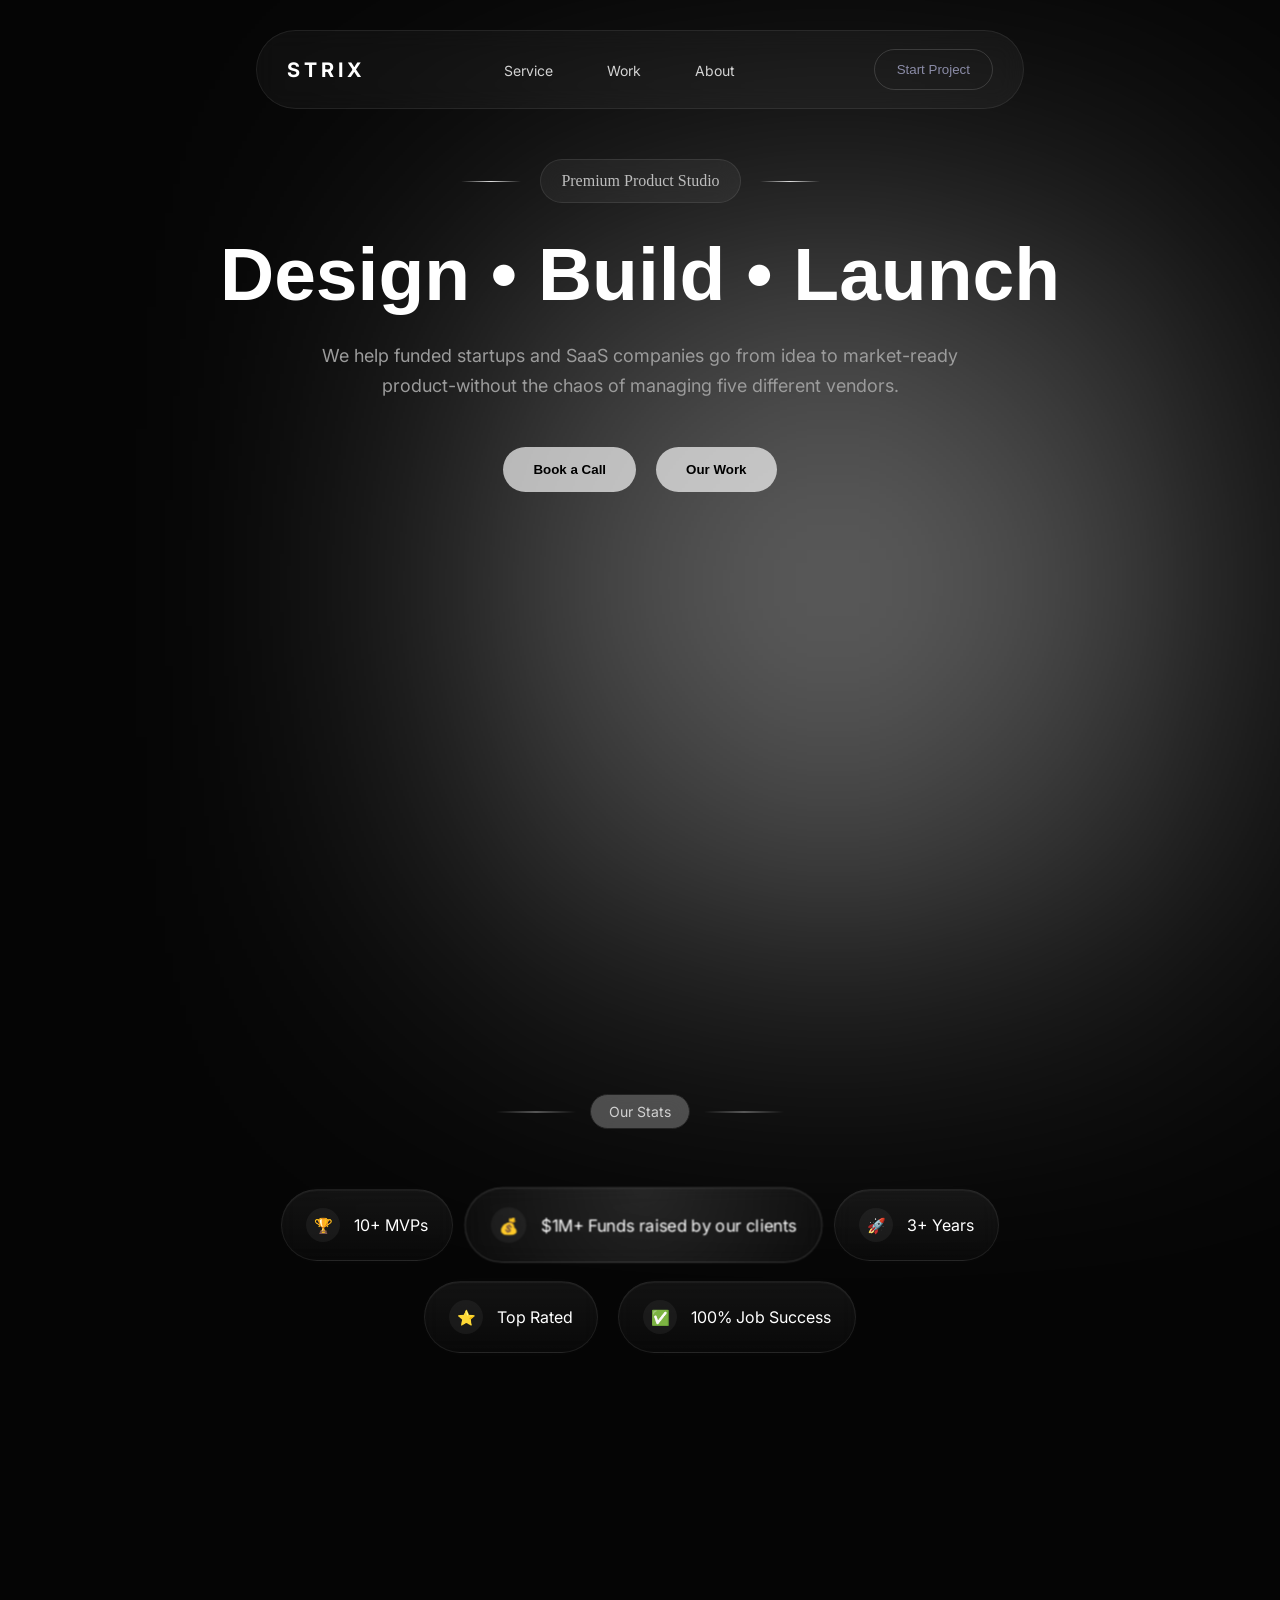
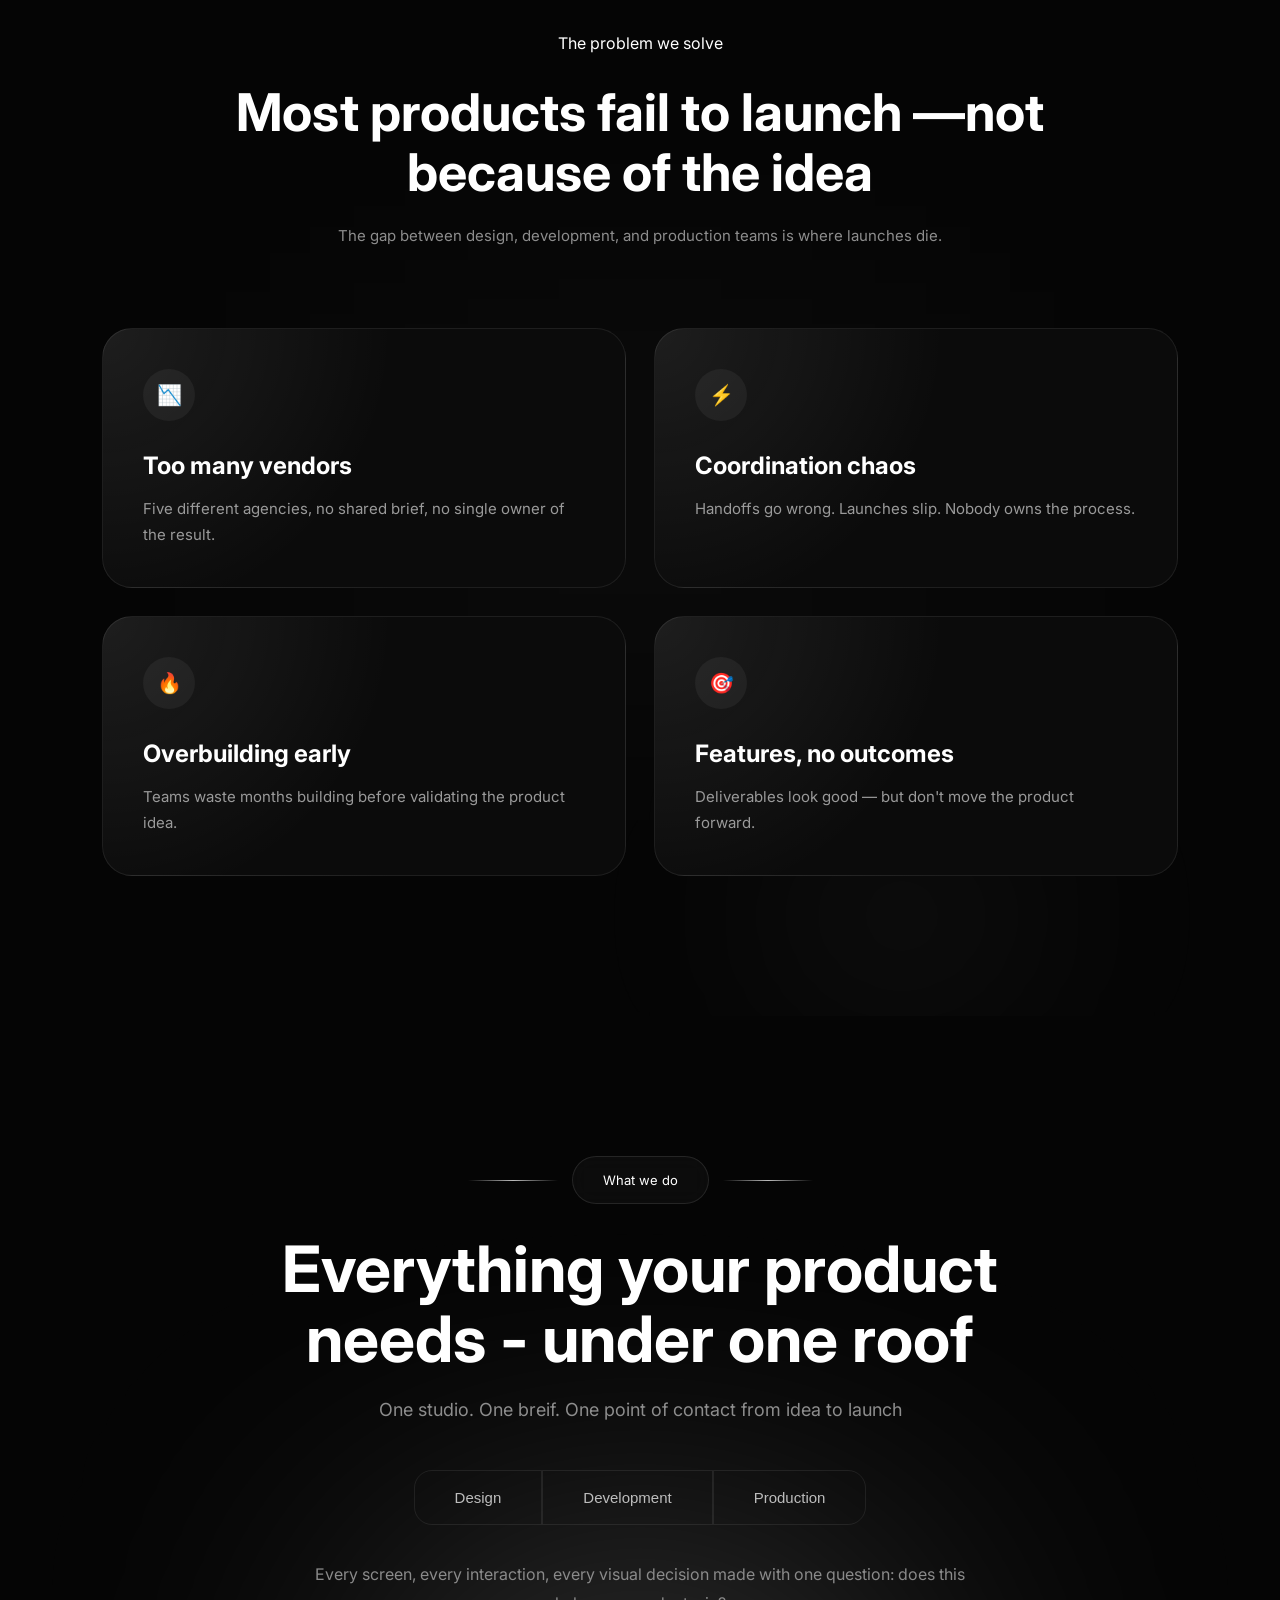
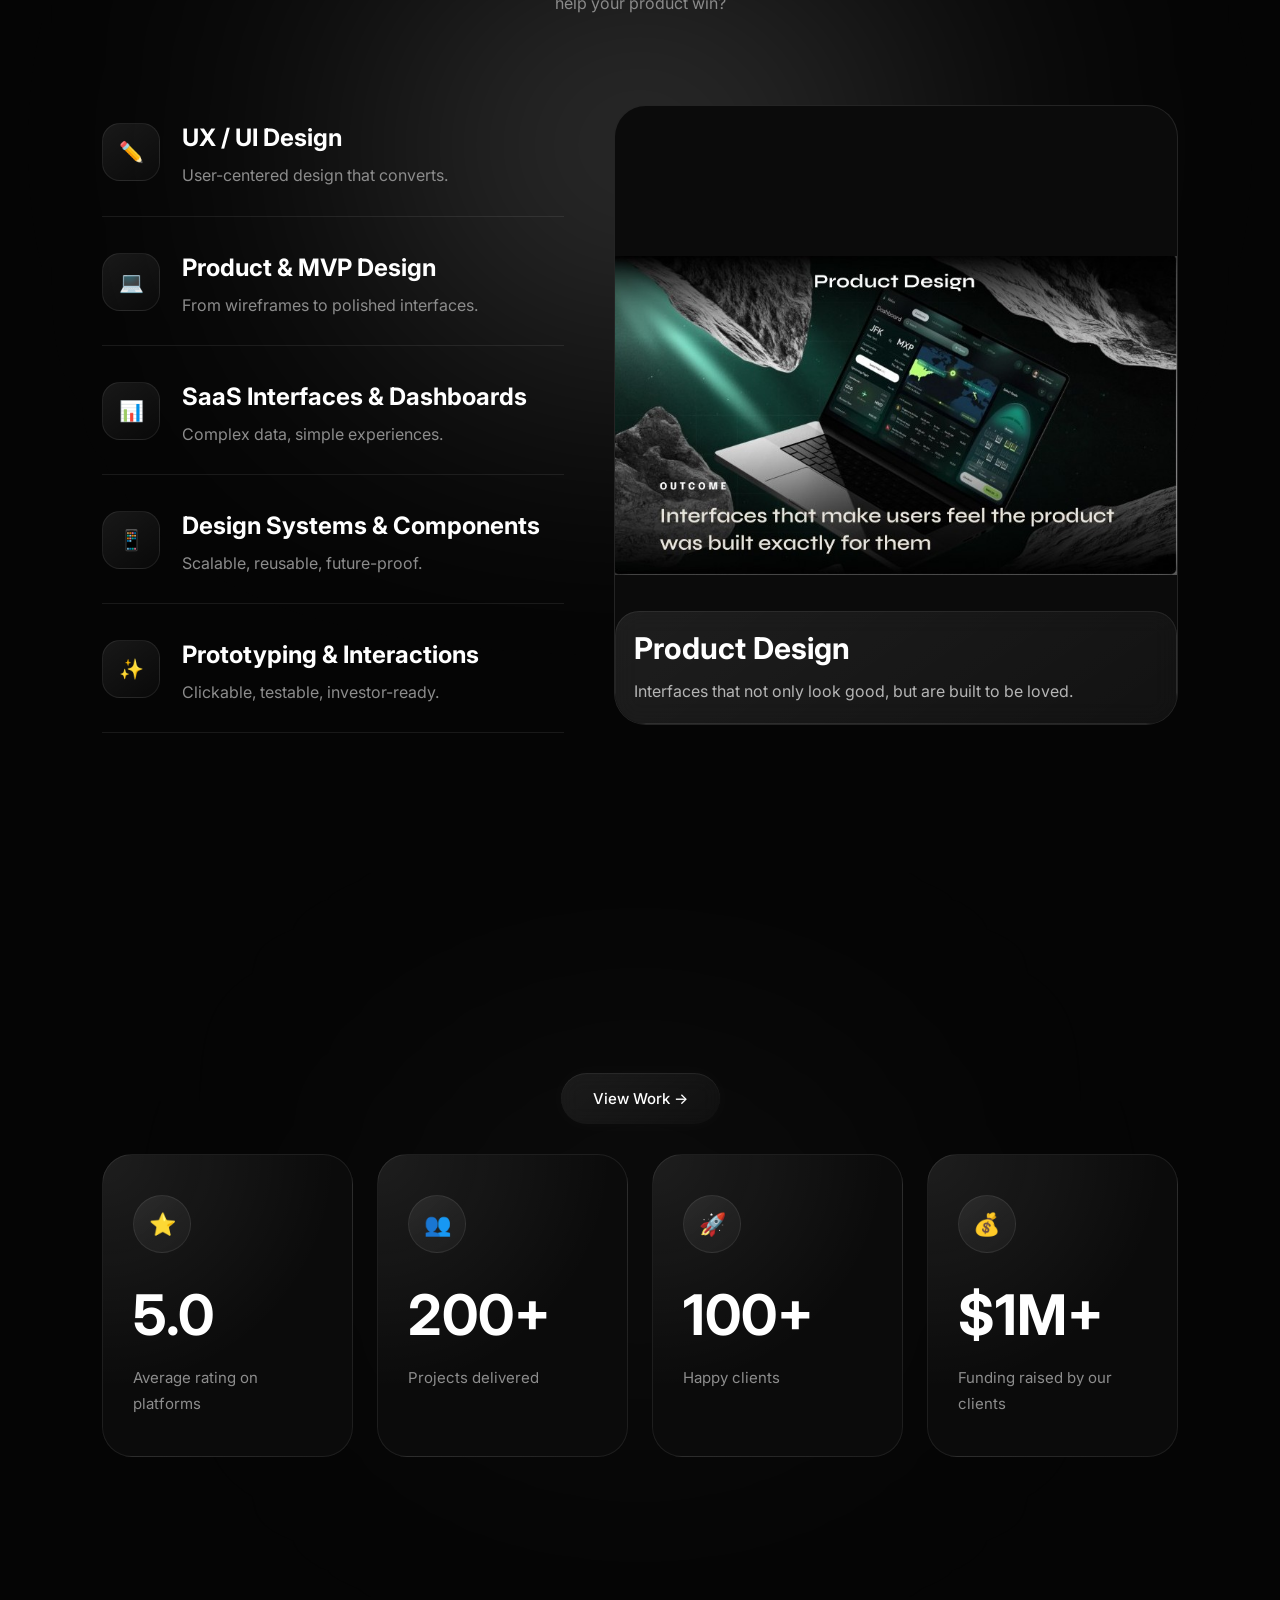
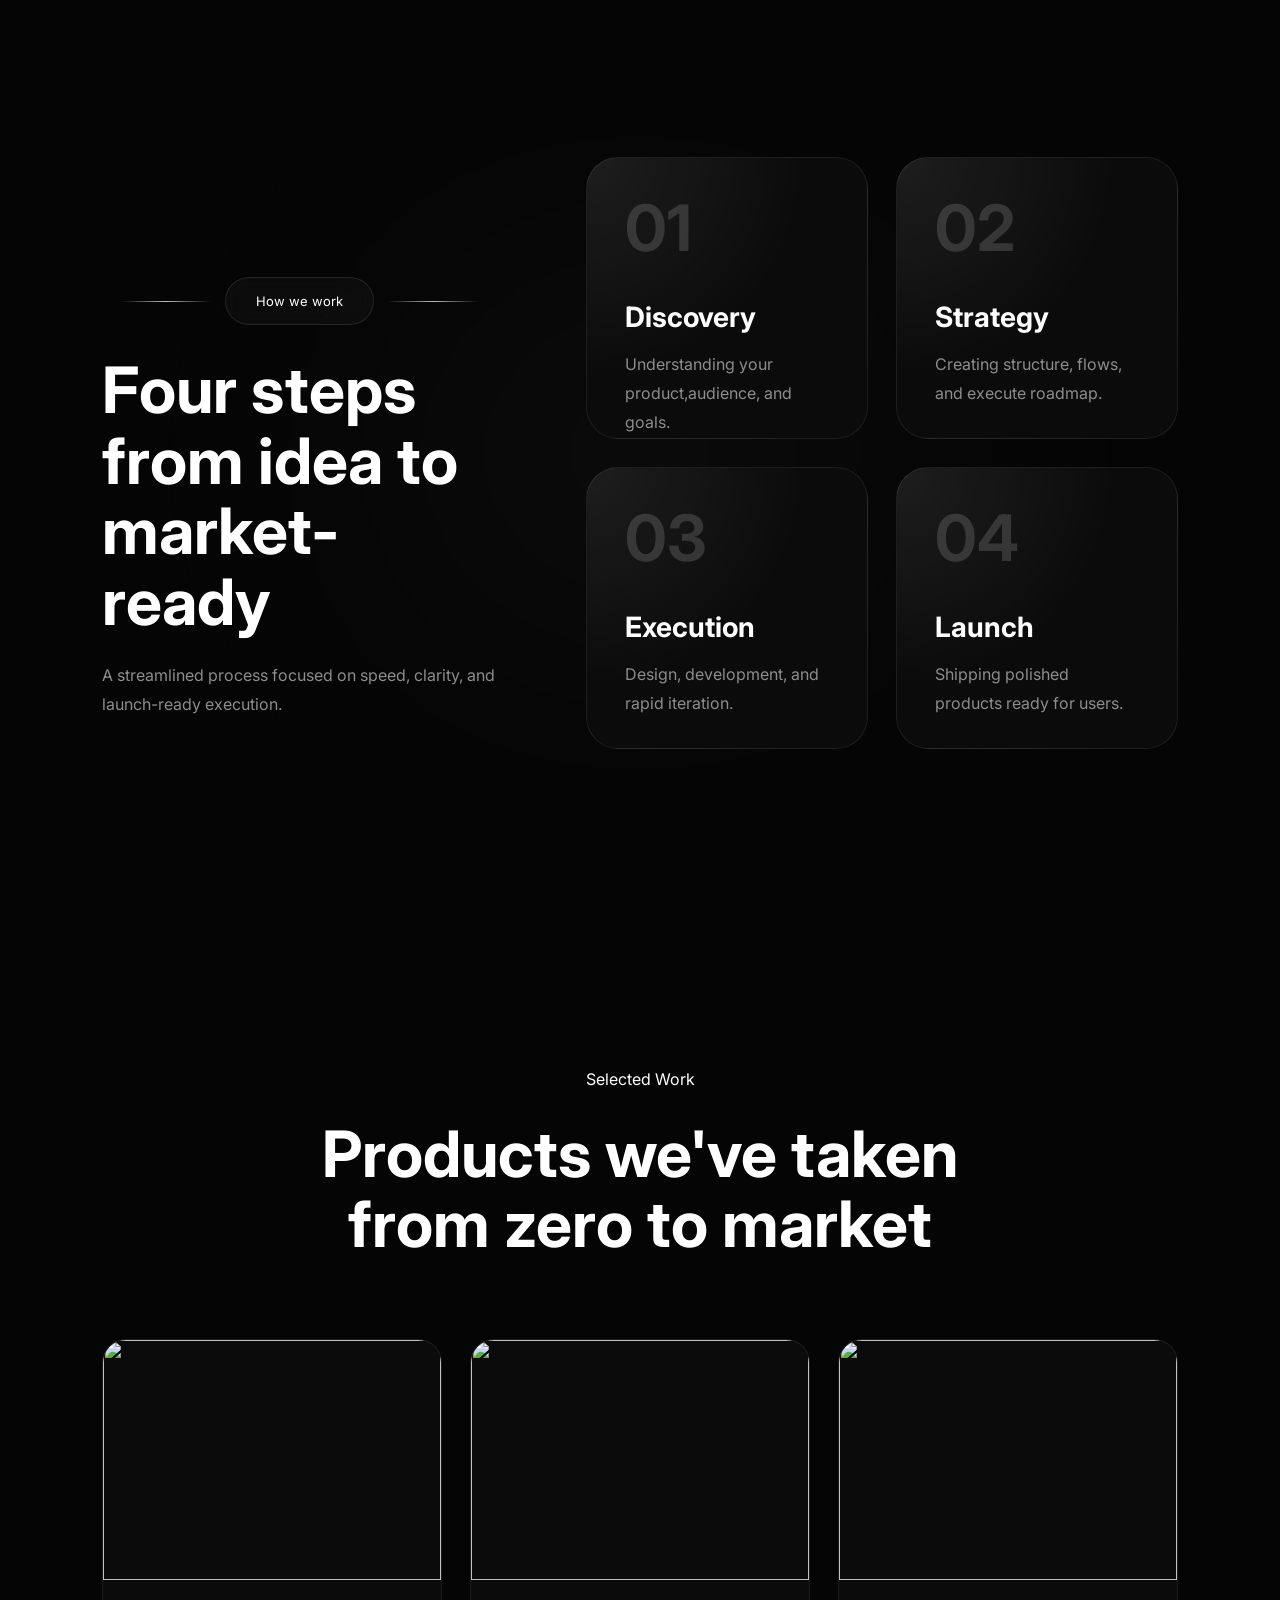
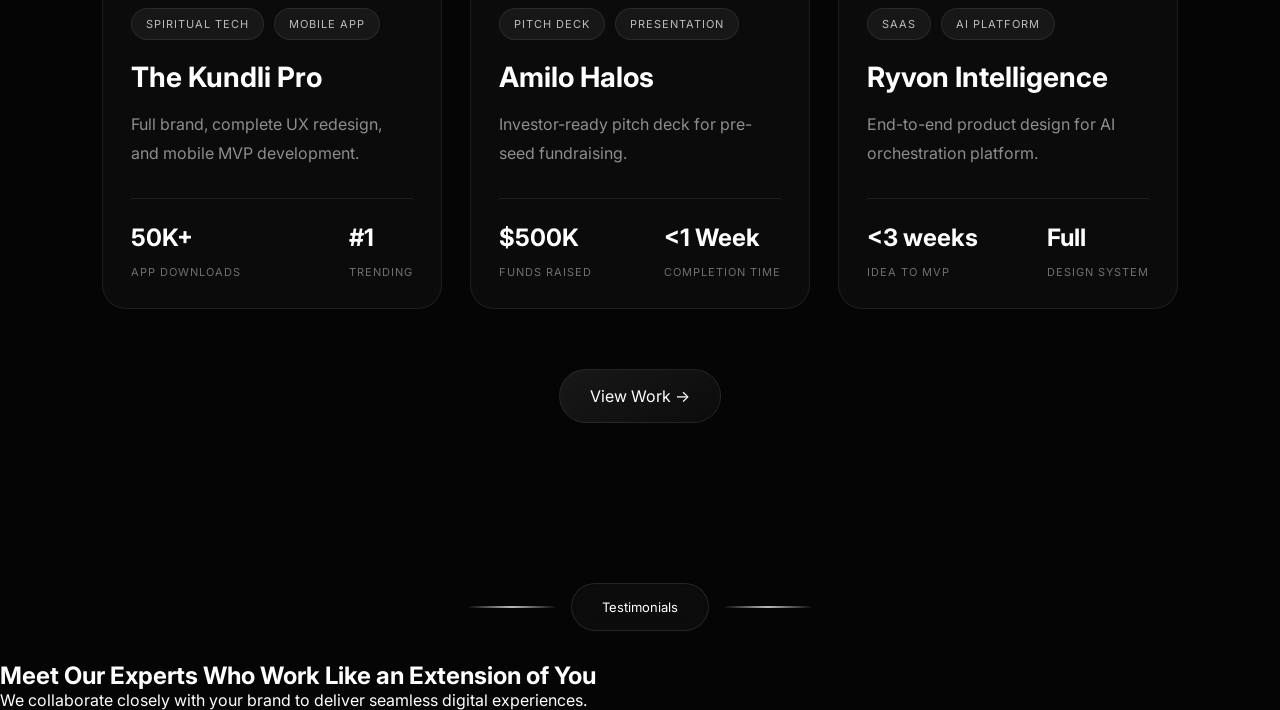
==== index.html @ 50603f6f "renamed hpge to index" ====
<!DOCTYPE html>
<html lang="en">
<head>
    <meta charset="UTF-8">
    <meta name="viewport" content="width=device-width, initial-scale=1.0">
    <title>Strix Landing Page</title>

    <link rel="stylesheet" href="style.css"> 
    <link rel="preconnect" href="https://fonts.googleapis.com">
    <link href="https://fonts.googleapis.com/css2?family=Inter:wght@300;400;500;600;700&display=swap" rel="stylesheet">
</head>
<body>

    <!--Navigation region-->
    <nav class="navbar">

        <div class="logo">
            STRIX
        </div>
         
        <ul class="nav-links">
            
            <li> <a href="#"> Service </a>  </li>
            <li> <a href="#"> Work </a> </li>
            <li> <a href="#"> About </a> </li>
        </ul>

        <button class="nav-btn">
            Start Project
        </button>
           
    </nav>
    <section class="hero">
        <div class="hero-content">
            <div class="hero-tag">
                Premium Product Studio
            </div>

            <h1>
                Design • Build • Launch
            </h1>
            <p>
                We help funded startups and SaaS companies go from idea to market-ready product-without the chaos of managing five different vendors.
            </p>
            <div class="hero-btn">
                <button class="f-btn">
                    Book a Call
                </button>

                <button class="s-btn">
                    Our Work
                </button>
            </div>
        </div>
    </section>


    <section class="stats">
        <div class="s-label">
            <span></span>
            <p>Our Stats</p>
            <span></span>
        </div>

        <div class="s-wrapper">
              <div class="stats-row">
                <div class="stat-card">
                    <div class="icon">🏆</div>
                    <p>10+ MVPs</p>
                </div>
                <div class="stat-card active">
                    <div class="icon">💰</div>
                    <p>$1M+ Funds raised by our clients</p>
                </div>
                <div class="stat-card">
                    <div class="icon">🚀</div>
                    <p>3+ Years</p>
                </div>
              </div>

                <div class="stats-row">
                    <div class="stat-card">
                        <div class="icon">⭐</div>
                        <p>Top Rated</p>
                    </div>
                    <div class="stat-card">
                        <div class="icon">✅</div>
                        <p>100% Job Success</p>
                    </div>
                </div>
            

        </div>
    </section>


    <!--problems section -->
    <section class="problem-section">
        <div class="section-label">
            <span></span>
            <p>The problem we solve</p>
            <span></span>
        </div>
        
        <h2 class="problem-title">
            Most products fail to launch —not because of the idea
        </h2>
        <p class="problem-subtitle">
            The gap between design, development, and production 
            teams is where launches die.
        </p>
        <div class="problem-grid">
            
            <div class="problem-card">
                <div class="problem-icon">📉</div>
                <h3>Too many vendors</h3>
                
                <p>
                    Five different agencies, no shared brief,
                    no single owner of the result.
                </p>
            </div>
            <div class="problem-card">
                <div class="problem-icon">⚡</div>
                
                <h3>Coordination chaos</h3>
                <p>
                    Handoffs go wrong. Launches slip.
                    Nobody owns the process.
                </p>
            </div>
            
            <div class="problem-card">
                <div class="problem-icon">🔥</div>
                
                <h3>Overbuilding early</h3>
                
                <p>
                    Teams waste months building before
                    validating the product idea.
                </p>
            </div>
            <div class="problem-card">
                <div class="problem-icon">🎯</div>
                
                <h3>Features, no outcomes</h3>
                
                <p>
                    Deliverables look good —
                    but don't move the product forward.
                </p>
            </div>
        </div>
    </section>
    <section class="what-we-do">
        <div class="section-tag">
            <span></span>
            <p>What we do</p>
            <span></span>
        </div>
        <h2 class="what-title">
            Everything your product needs - under one roof
        </h2>
        <p class="what-subtitle">
            One studio. One breif. One point of contact from idea to launch
    
        </p>
    
        <div class="service-tabs">
            <button class="tab active-tab">
                Design
            </button>

            <button class="tab active-tab">
                Development
            </button>
        
            <button class="tab active-tab">
                Production
            </button>

    
        </div>
    
        <p class="tabs-description">
    
            Every screen, every interaction, every visual decision made with 
    
            one question: does this help your product win?
    
        </p>


        <div class="what-container">

            <div class="services-list">

                <div class="service-item active-service">

                    <div class="service-icon">✏️</div>
                    <div>    
                        <h3>UX / UI Design</h3>
                        <p>User-centered design that converts.</p>
                    </div>
                </div>

                <div class="service-item active-service">
                    <div class="service-icon">💻</div>
                    <div>
                        <h3>Product & MVP Design</h3>
                        <p>From wireframes to polished interfaces.</p>
                    </div>
                </div>
                
                <div class="service-item active-service">
                    <div class="service-icon">📊</div>
                    <div>
                        <h3>SaaS Interfaces & Dashboards</h3>
                        <p>Complex data, simple experiences.</p>
                    </div>
                </div>
                <div class="service-item active-service">
                    <div class="service-icon">📱</div>
                    <div>
                        <h3>Design Systems & Components</h3>
                        <p>Scalable, reusable, future-proof.</p>
                    </div>
                </div>
                <div class="service-item active-service">
                    <div class="service-icon">✨</div>
                    <div>
                        <h3>Prototyping & Interactions</h3>
                        <p>Clickable, testable, investor-ready.</p>
                    </div>
                </div>
            </div>
            <div class="preview-card">
                <img src="images/dashboard.jpeg" alt="dashboard">
                <div class="preview-overlay">
                    <h3>Product Design</h3>
                    <p>
                        Interfaces that not only look good,
                        but are built to be loved.
                    </p>
                </div>
            </div>
        </div>
    </section>
    <section class = "metrics-section">
        <div class="button-wrapper">
            <a href ="ourwork.html" class="work-btn"> View Work -> </a>
        </div>
        <div class="metrics-grid">
            <div class="metric-card">
                <div class="metric-icon">  ⭐  </div>
                <h2>5.0</h2>
                <p>Average rating on platforms</p>
            </div>
            
            <div class="metric-card">
                <div class="metric-icon">  👥 </div>
                <h2>200+</h2>
                <p>Projects delivered</p>
            </div>
            <div class="metric-card">
                
                <div class="metric-icon">  🚀  </div>
                <h2>100+</h2>
                <p>Happy clients</p>
            </div>
            <div class="metric-card">
                <div class="metric-icon">   💰  </div>
                <h2>$1M+</h2>
                <p>Funding raised by our clients</p>
            </div>
        </div>
    
    </section>

    <section class="process-section">
        <div class="process-left">
            <div class="section-tag">
                <span></span>
                <p>How we work</p>
                <span></span>
            </div>

            <h2 class="process-title">
                Four steps from idea
                to market-ready
            </h2>
            <p class="process-subtitle">
                 A streamlined process focused on speed,
                clarity, and launch-ready execution.
            </p>
            
        </div>
        <div class="process-right">

            <div class="process-card">
                <div class="process-number">
                    01
                </div>
                <h3>Discovery</h3>
                <p>
                    Understanding your product,audience, and goals.
                </p>
            </div> 
            <div class="process-card">

                <div class="process-number">02</div>
                <h3>Strategy</h3>
                <p>
                    Creating structure, flows, and execute roadmap.
                </p>
            </div>

            <div class="process-card">
                <div class="process-number">03</div>
                <h3>Execution</h3>
                <p>
                    Design, development, and rapid iteration.
                </p>
            </div>

             <div class="process-card">
                <div class="process-number">04</div>
                <h3>Launch</h3>
                <p>
                    Shipping polished products ready for users.
                </p>
            </div>

        </div>
        
    </section>
    <section class="work-section">

        <div class="s-tag">
            <span></span>
            <p>Selected Work</p>
            <span></span>
        </div>

        <h2 class="work-title">
            Products we've taken from zero to market
        </h2>
        <div class="work-grid">
            <div class="work-card">
                 <div class="work-image">
                    <img src="images/pro1." alt="">
                 </div>
                <div class="work-content">
                    <div class="work-tags">
                        <span>SPIRITUAL TECH</span>
                        <span>MOBILE APP</span>
                    </div>
                    <h3>The Kundli Pro</h3>
                    <p>
                        Full brand, complete UX redesign, and mobile MVP development.
                    </p>

                    <div class="work-stats">
                        <div>
                            <h4>50K+</h4>
                            <span>APP DOWNLOADS</span>
                        </div>
                        <div>
                            <h4>#1</h4>
                            <span>TRENDING</span>
                        </div>

                     </div>

                </div>

            </div>
            <div class="work-card">
                <div class="work-image">
                    <img src="images/pro2." alt="">
                </div>
                <div class="work-content">
                    <div class="work-tags">
                        <span>PITCH DECK</span>
                        <span>PRESENTATION</span>
                    </div>

                    <h3>Amilo Halos</h3>
                    <p>
                        Investor-ready pitch deck for pre-seed fundraising.
                    </p>
                    <div class="work-stats">
                        <div>
                            <h4>$500K</h4>
                            <span>FUNDS RAISED</span>
                        </div>
                        <div>
                            <h4>&lt;1 Week</h4>
                            <span>COMPLETION TIME</span>
                        </div>
                    </div>

                </div>
            </div>
            <div class="work-card">
                <div class="work-image">
                    <img src="images/pro3.jpg" alt="">
                </div>
                <div class="work-content">
                    <div class="work-tags">
                        <span>SAAS</span>
                        <span>AI PLATFORM</span>
                    </div>
                    <h3>Ryvon Intelligence</h3>
                    <p>
                        End-to-end product design for AI orchestration platform.
                    </p>
                    <div class="work-stats">
                        <div>
                            <h4>&lt;3 weeks</h4>
                            <span>IDEA TO MVP</span>
                        </div>
                        <div>
                            <h4>Full</h4>
                            <span>DESIGN SYSTEM</span>
                        </div>
                    </div>
                </div>
            </div>

        </div>
        <div class="work-button">
            <a href="ourwork.html" class="view-work-btn">
                View Work ->
            </a>
        </div>
            
    </section>
    <section class="testimonial-section">
        <div class="section-tag">
            <span></span>
            <p>Testimonials</p>
            <span></span>
        </div>
        <h2 class="testimonial-title">
             Meet Our Experts Who Work
             Like an Extension of You

        </h2>
        <p class="testimonial-subtitle">
            We collaborate closely with your brand to deliver seamless digital experiences.
        </p>
        
        <div class="testimonial-grid">
            <div class="testimonial-card">
                
            </div>

        </div>

    </section>


</body>
</html>
---- style.css ----
*{
    margin:0;
    padding:0;
    box-sizing: border-box;

}

body{
    font-family:'Inter',sans-serif;
    background:#050505;
    color:white;
    overflow-x: hidden;

}

body::before{
    content:'';
    position:absolute;

    width:666Px;
    height:666px;

    background: rgb(255, 255, 255);
    filter: blur(150px);
    opacity: 0.36;
    top: 250px;
    left: 500px;
    z-index: -1;
}

/*Navbar*/
.navbar{
    width:60%;
    margin:30px auto;
    margin-bottom: 50px;
    padding: 18px 30px ;
    display:flex;
    justify-content:space-between;
    align-items:center;
    border-radius:80px;
    background:rgba(255,255,255,0.04);
    border:1px solid rgba(255,255,255,0.08);
    backdrop-filter:blur(12px);
}
.logo{
    font-size: 20px;
    font-weight: 700;
    letter-spacing: 4px;
   
}
.nav-links{
    display:flex;
    gap: 18px;
    list-style: none; 
}

.nav-links li a{
    text-decoration: none;
    color: #d3d3d3;
    font-size: 14px;
    padding: 10px 18px ;
    border-radius: 40px;
    transition: 0.3s;

}
.nav-links a:hover{
    background: rgba(255,255,255,0.08);
    color:white;
    transform: translateY(-3px);
}
.nav-btn{
    padding: 12px 22px;
    background: transparent;
    border: 1px solid rgba(255,255,255,0.15);
    border-radius: 50px;
    color: rgb(139, 140, 167);
    cursor:pointer;
    transition: 0.3s;
}
.nav-btn:hover{
    background: rgba(255,255,255,0.08);
    color:white;
    transform: translateY(-3px);
}


/* Hero section*/
.hero{
    min-height: 85vh;
    display: flex;
    justify-content: center;
    text-align: center;
    padding: 0 8%;
    margin-top: 50px;
    margin-bottom: 50px;
    
}
.hero-content{
    max-width: 900px;
}
.hero-tag{
    display: inline-block;
    padding: 12px 20px;
    border-radius: 50px;
    background: rgba(255,255,255,0.05);
    border: 1px solid rgba(225,225,225,0.1);
    color: #bdbdbd;
    font-family:cursive;
    font-size: 16px;
    margin-bottom: 30px;
    backdrop-filter: blur(10px);
    
}
/* LEFT LINE */

.hero-tag::before{

    content:'';
    position:absolute;
    width:60px;
    height:1px;
    background:linear-gradient( to right, transparent, rgba(225,225,225),transparent);
    left:-80px;
    top:50%;
}


/* RIGHT LINE */

.hero-tag::after{

    content:'';
    position:absolute;
    width:60px;
    height:1px;
     background:linear-gradient( to right, transparent, rgba(225,225,225),transparent);
    right:-80px;
    top:50%;
}

.hero h1{
    font-size: 75px;
    font-family: sans-serif;
    line-height: 1.1;
    color: white;
    margin-bottom: 25px;
}
.hero p{
    max-width: 650px;
    margin:auto;
    color: #9b9b9b;
    font-size: 18px;
    line-height: 1.7;

}

.hero-btn{
    margin-top: 45px;
    display: flex;
    justify-content: center;
    gap: 20px;
}

.f-btn{
    padding:15px 30px;
    border:none;
    border-radius:50px;
    background:rgba(255, 255, 255, 0.666);
    color:black;
    font-weight:600;
    cursor:pointer;
    transition:0.3s;
}

.f-btn:hover{
    transform: translateY(-4px);
}

.s-btn{
    padding:15px 30px;
    border:none;
    border-radius:50px;
    background:rgba(255, 255, 255, 0.666);
    color:black;
    font-weight:600;
    cursor:pointer;
    transition:0.3s;
}

.s-btn:hover{
    transform: translateY(-4px);
}



/*Our stats*/
.stats{
    
    display: flex;
    justify-content: center;
    text-align: center;
    padding: 120px 8%;
    position: relative;
    flex-direction: column;
    margin-top: 50px;
}
.s-label{
    display: flex;
    align-items: center;
    justify-content: center;
    gap: 14px;

    margin-bottom: 60px;
    
}
.s-label span{
    width: 80px;
    height: 2px;

    background: linear-gradient(
        to right,
        transparent,
        rgba(255, 255, 255, 0.3),
        transparent
    );
}
.s-label p{
    font-size: 14px;
    padding: 8px 18px;
    border-radius: 999px;
    border: 1px solid #222;
    background: rgba(225,225,225,0.3);
    color:#d1d1d1;
    backdrop-filter: blur(10px);
}
.s-wrappper{
    display: flex;
    flex-direction: column;
    gap: 20px;
    justify-content: center;
    align-items: center;
    max-width: 900px;
    margin: auto;
}
.stats-row{
    display: flex;
    justify-content: center;
    gap: 20px;
}

.stat-card{
    display: flex;
    align-items: center;
    margin-bottom: 20px;
    gap: 14px;

    padding: 18px 24px;

    border-radius: 999px;

    background:
    linear-gradient(
        180deg,
        rgba(255,255,255,0.06),
        rgba(255,255,255,0.02)
    );

    border: 1px solid rgba(255,255,255,0.08);

    color: white;

    transition: 0.4s ease;

    backdrop-filter: blur(10px);

    box-shadow:
    inset 0 1px 1px rgba(255,255,255,0.05),
    0 0 20px rgba(255,255,255,0.02);
}

.stat-card:hover{
    transform: translateY(-5px);

    border-color: rgba(255,255,255,0.2);

    box-shadow:
    0 10px 30px rgba(255,255,255,0.08);
}


.active{
    background:
    radial-gradient(
        circle at top,
        rgba(255,255,255,0.12),
        rgba(255,255,255,0.03)
    );

    border: 1px solid rgba(255,255,255,0.15);

    transform: scale(1.05);
}

.icon{
    width: 34px;
    height: 34px;

    display: flex;
    align-items: center;
    justify-content: center;
    border-radius: 50%;
    background: rgba(255,255,255,0.05);

    font-size: 15px;
}
@media(max-width:768px){

    .stats-wrapper{
        gap: 16px;
    }

    .stat-card{
        width: 100%;
        justify-content: center;
    }

}

/*problem we solve*/

.problem-section{
    padding: 140px 8%;
    text-align: center;
    position: relative;
    overflow: hidden;
}
.problem-section::before{
    content: "";

    position: absolute;
    width: 700px;
    height: 300px;
    background: #ffffff;
    filter: blur(140px);
    top: 45%;

    left: 50%;

    transform: translate(-50%, -50%);

    z-index: -1;
}

.problem-section::after{
    content: "";

    position: absolute;

    width: 500px;
    height: 200px;

    background:
    radial-gradient(
        circle,
        rgba(255,255,255,0.08),
        transparent 70%
    );

    filter: blur(100px);

    bottom: 0;

    right: 10%;

    z-index: -1;
}

.problem-title{
    font-size: 52px;

    line-height: 1.15;

    max-width: 900px;

    margin: 30px auto 20px;

    color: white;

    font-weight: 700;
}
.problem-subtitle{
    color: #8d8d8d;

    max-width: 650px;

    margin: auto;

    line-height: 1.7;

    font-size: 15px;
}
.problem-grid{
    margin-top: 80px;

    display: grid;

    grid-template-columns: repeat(2, 1fr);

    gap: 28px;
}
.problem-card{
    position: relative;

    padding: 40px;

    border-radius: 30px;

    overflow: hidden;

    text-align: left;

    background:
    radial-gradient(
        circle at top left,
        rgba(255,255,255,0.08),
        transparent 50%
    ),
    #0b0b0b;

    border: 1px solid rgba(255,255,255,0.08);

    transition: 0.4s ease;

    backdrop-filter: blur(10px);

    min-height: 230px;
}
.problem-card:hover{
    transform: translateY(-8px);

    border-color: rgba(255,255,255,0.2);

    box-shadow:
    0 20px 40px rgba(255,255,255,0.06);
}
.problem-icon{
    width: 52px;
    height: 52px;

    display: flex;
    align-items: center;
    justify-content: center;

    border-radius: 50%;

    background: rgba(255,255,255,0.05);

    margin-bottom: 30px;

    font-size: 20px;
}
.problem-card h3{
    color: white;

    font-size: 24px;

    margin-bottom: 16px;
}
.problem-card p{
    color: #9a9a9a;

    line-height: 1.7;

    font-size: 15px;
}
.problem-section::before{
    content: "";

    position: absolute;

    width: 700px;
    height: 300px;

    background: rgba(255,255,255,0.04);

    filter: blur(140px);

    top: 40%;

    left: 50%;

    transform: translateX(-50%);

    z-index: -1;
}
@media(max-width:768px){

    .problem-grid{
        grid-template-columns: 1fr;
    }

    .problem-title{
        font-size: 38px;
    }

}
.what-we-do{
    position: relative;
    padding: 140px 8%;
    background: #050505;
    overflow: hidden;
    text-align: center;
}
.what-we-do::before{
    content: "";
    position: absolute;
    width: 900px;
    height: 300px;
    background:
    radial-gradient(
        circle,
        rgba(255, 255, 255, 0.456),
        transparent 70%
    );
    filter: blur(150px);
    top: 50%;
    left: 50%;
    transform: translate(-50%, -50%);
    z-index: 0;
}
.section-tag{
    display: flex;
    align-items: center;
    justify-content: center;
    gap: 14px;
    margin-bottom: 30px;
    position: relative;
    z-index: 2;
}

.section-tag span{
    width: 90px;
    height: 1.2px;
    background:
    linear-gradient(
        to right,
        transparent,
        rgba(255, 255, 255, 0.729),
        transparent
    );
}
.section-tag p{
    padding: 15px 30px;
    border-radius: 999px;
    border: 1px solid rgba(255,255,255,0.1);
    background: rgba(255,255,255,0.03);
    color: white;
    font-size: 13px;
    backdrop-filter: blur(10px);
}
.what-title{
    font-size: 64px;
    line-height: 1.1;
    max-width: 900px;
    margin: auto;
    color: white;
    font-weight: 700;
    position: relative;
    z-index: 2;
}
.what-subtitle{
    margin-top: 24px;
    color: #8d8d8d;
    font-size: 18px;
    position: relative;
    z-index: 2;
}
.service-tabs{
    margin-top: 50px;
    display: flex;
    justify-content: center;
    gap: 0;
    position: relative;
    z-index: 2;
}

.tab{
    padding: 18px 40px;
    background: transparent;
    border: 1px solid rgba(255,255,255,0.08);
    color: #bdbdbd;
    font-size: 15px;
    cursor: pointer;
    transition: 0.4s ease;
}

.tab:first-child{
    border-radius: 18px 0 0 18px;
}

.tab:last-child{
    border-radius: 0 18px 18px 0;
}

.active-tab:hover{
    background: rgba(255,255,255,0.06);
    color: white;
    box-shadow:
    inset 0 1px 1px rgba(255,255,255,0.08);
}

.tabs-description{
    margin-top: 35px;
    color: #8a8a8a;
    line-height: 1.8;
    max-width: 650px;
    margin-inline: auto;
    position: relative;
    z-index: 2;
}
.what-container{
    margin-top: 80px;
    display: grid;
    grid-template-columns: 0.9fr 1.1fr;
    gap: 50px;
    align-items: center;
    position: relative;
    z-index: 2;
}
.services-list{
    display: flex;
    flex-direction: column;
    gap: 10px;
}
.service-item{
    display: flex;
    gap: 22px;
    align-items: flex-start;
    padding: 26px 0;
    border-bottom: 1px solid rgba(255,255,255,0.08);
    text-align: left;
    opacity: 0.7;
    transition: 0.4s ease;
}
.service-item:hover{
    opacity: 1;
}

.active-service{
    opacity: 1;
    position: relative;
}
.active-service:hover::before{
    content: "";

    position: absolute;

    left: -20px;

    top: 50%;

    transform: translateY(-50%);

    width: 3px;

    height: 70%;

    background: #4f8cff;

    border-radius: 999px;

    box-shadow:
    0 0 20px #4f8cff;
}

.service-icon{
    width: 58px;
    height: 58px;
    min-width: 58px;
    border-radius: 18px;
    display: flex;
    align-items: center;
    justify-content: center;
    background:
    linear-gradient(
        145deg,
        rgba(255,255,255,0.08),
        rgba(255,255,255,0.02)
    );
    border: 1px solid rgba(255,255,255,0.08);
    font-size: 20px;
}
.service-item h3{
    color: white;
    font-size: 24px;
    margin-bottom: 10px;
}
.service-item p{
    color: #8c8c8c;
    line-height: 1.7;
}
.preview-card{
    position: relative;
    border-radius: 32px;
    overflow: hidden;
    border: 1px solid rgba(255,255,255,0.1);
    background: #0b0b0b;
    min-height: 620px;
    display: flex;
    align-items: center;
    justify-content: center;
}

.preview-card img{
    width: 100%;
    height: 100%;
    object-fit: cover;
}
.preview-overlay{
    position: absolute;
    bottom: 0px;
    left: 0px;
    right: 0px;
    padding: 18px;
    border-radius: 24px;
    background:
    linear-gradient(
        145deg,
        rgba(255,255,255,0.08),
        rgba(255,255,255,0.03)
    );
    backdrop-filter: blur(12px);
    border: 1px solid rgba(255,255,255,0.08);
    text-align: left;
}
.preview-overlay h3{
    color: white;
    font-size: 30px;
    margin-bottom: 12px;
}

.preview-overlay p{
    color: #b5b5b5;
    line-height: 1.7;
}
@media(max-width:900px){
    .what-title{
        font-size: 42px;
    }
    .what-container{
        grid-template-columns: 1fr;
    }
    .service-tabs{
        flex-wrap: wrap;
    }
    .tab{
        border-radius: 18px;
    }

}
.metrics-section{
    position: relative;
    padding: 140px 8%;
    overflow: hidden;
}

.button-wrapper{
    display: flex; 
    justify-content: center;
    margin-top: 60px;
}
.work-btn{
    display:flex;
    align-items: center;
    justify-content: center;
    padding: 16px 32px;
    border-radius: 999px;
    margin-bottom: 30px;
    background:
    linear-gradient(
        145deg,
        rgba(255,255,255,0.08),
        rgba(255,255,255,0.03)
    );
    border: 1p solid rgba(225,225,225,0.1);
    color: white;
    text-decoration: none;
    font-size: 15px;
    font-weight: 500;
    backdrop-filter: blur(10px);
    transition: 0.4s ease;
    box-shadow: inset 0 1px 1px rgba(255,255,255,0.08),
    0 0 20px rgba(255,255,255,0.03);
}
.work-btn:hover{
    transform: translateY(-4px);
    border-color: rgba(255,255,255,0.2);
    box-shadow:
    0 12px 30px rgba(255,255,255,0.08);
}

.metrics-grid{
    display: grid;
    grid-template-columns: repeat(4, 1fr);
    gap: 24px;
}
.metric-card{
    position: relative;
    padding: 40px 30px;
    border-radius: 30px;
    background:
    radial-gradient(
        circle at top left,
        rgba(255,255,255,0.08),
        transparent 60%
    ),
    #0b0b0b;
    border: 1px solid rgba(255,255,255,0.08);
    backdrop-filter: blur(10px);
    transition: 0.4s ease;
}
.metric-card:hover{
    transform: translateY(-8px);
    border-color: rgba(255,255,255,0.16);
    box-shadow:
    0 20px 50px rgba(255,255,255,0.04);
}
.metric-icon{
    width: 58px;
    height: 58px;
    border-radius: 50%;
    display: flex;
    align-items: center;
    justify-content: center;
    background:
    linear-gradient(
        145deg,
        rgba(255,255,255,0.08),
        rgba(255,255,255,0.03)
    );
    border: 1px solid rgba(255,255,255,0.08);
    margin-bottom: 28px;
    font-size: 22px;
}
.metric-card h2{
    font-size: 56px;
    color: white;
    margin-bottom: 16px;
    font-weight: 700;
}
.metric-card p{
    color: #8d8d8d;
    line-height: 1.7;
    font-size: 15px;
}
.metrics-section::before{
    content: "";
    position: absolute;
    width: 900px;
    height: 300px;
    background:
    radial-gradient(
        circle,
        rgba(255,255,255,0.08),
        transparent 70%
    );
    filter: blur(140px);
    top: 50%;
    left: 50%;
    transform: translate(-50%, -50%);
    z-index: -1;
}
@media(max-width:1000px){

    .metrics-grid{
        grid-template-columns: repeat(2,1fr);
    }

}

@media(max-width:600px){

    .metrics-grid{
        grid-template-columns: 1fr;
    }

}  


.process-section{
    position: relative;
    padding: 160px 8%;
    display: grid;
    grid-template-columns: 0.8fr 1.2fr;
    gap: 90px;
    align-items: start;
    background: #050505;
    overflow: hidden;
}
.process-left{
    position: sticky;
    top: 120px;
    height: fit-content;
}
.process-title{
    font-size: 64px;
    line-height: 1.1;
    color: white;
    margin-top: 30px;
    margin-bottom: 24px;
}
.process-subtitle{
    color: #8d8d8d;
    line-height: 1.8;
    max-width: 500px;
}
.process-right{
    display: grid;
    grid-template-columns: repeat(2, 1fr);
    gap: 28px;
}
.process-card{
    position: relative;
    aspect-ratio: 1 / 1;
    padding: 38px;
    border-radius: 32px;
    background:
    radial-gradient(
        circle at top left,
        rgba(255,255,255,0.08),
        transparent 55%
    ),
    #0b0b0b;
    border: 1px solid rgba(255,255,255,0.08);
    backdrop-filter: blur(10px);
    transition: 0.4s ease;
    display: flex;
    flex-direction: column;
    justify-content: space-between;
    overflow: hidden;
}
.process-card:hover{
    transform: translateY(-8px);
    border-color: rgba(255,255,255,0.18);
    box-shadow:
    0 20px 40px rgba(255,255,255,0.05);
}
.process-number{
    font-size: 64px;
    font-weight: 700;
    color: rgba(255,255,255,0.15);
    line-height: 1;
}
.process-card h3{
    color: white;
    font-size: 28px;
    margin-top: 40px;
    margin-bottom: 16px;
}
.process-card p{
    color: #8d8d8d;
    line-height: 1.8;
}
.process-section::before{
    content: "";
    position: absolute;
    width: 800px;
    height: 300px;
    background:
    radial-gradient(
        circle,
        rgba(255,255,255,0.08),
        transparent 70%
    );
    filter: blur(140px);
    top: 50%;
    left: 50%;
    transform: translate(-50%, -50%);
    z-index: 0;
}
.process-left{
    position: relative;

    z-index: 2;
}
.process-right{
    display: grid;
    grid-template-columns: repeat(2, 1fr);
    gap: 28px;
    align-content: start;
}

@media(max-width:1000px){

    .process-section{
        grid-template-columns: 1fr;
    }

    .process-right{
        grid-template-columns: 1fr;
    }

    .process-title{
        font-size: 42px;
    }

    .process-left{
        position: relative;
        top: 0;
    }

}
.work-section{
    position:relative;
    padding: 160px 8%;
    background: #050505;
    overflow: hidden;
    text-align: center;
}
.work-section ::before{
    content: "";
    position: absolute;
    width: 900px;
    height: 300px;
    background: 
    radial-gradient(
        circle, rgba(225,225,255,0.1)
        transparent 70%
    );
    filter: blur(140px);
    top:40%;
    left: 50%;
    transform: translateX(-50%);
    z-index: 0;
}
.work-title{
    font-size: 64px;
    line-height: 1.1;
    color: white;
    max-width: 700px;
    margin: 30px auto 80px;
    position: relative;
    z-index: 2;
}
.work-grid{
    display: grid;
    grid-template-columns: repeat(3, 1fr);
    gap: 28px;
    position: relative;
    z-index: 2;
}
.work-card{
    background: #0b0b0b;
    border: 1px solid rgba(255,255,255,0.08);
    border-radius: 24px;
    overflow: hidden;
    transition: 0.4s ease;
    text-align: left;
}
.work-card:hover{
    transform: translateY(-8px);
    border-color: rgba(255,255,255,0.16);
    box-shadow:
    0 20px 40px rgba(255,255,255,0.05);
}
.work-image{
    height: 240px;

    overflow: hidden;
}
.work-image img{
    width: 100%;
    height: 100%;

    object-fit: cover;

    transition: 0.5s ease;
}
.work-card:hover img{
    transform: scale(1.05);
}
.work-content{
    padding: 28px;
}
.work-tags{
    display: flex;
    gap: 10px;
    flex-wrap: wrap;
    margin-bottom: 20px;
}
.work-tags span{
    padding: 8px 14px;
    border-radius: 999px;
    background: rgba(255,255,255,0.05);
    border: 1px solid rgba(255,255,255,0.08);
    color: #bcbcbc;
    font-size: 11px;
    letter-spacing: 1px;
}
.work-content h3{
    color: white;
    font-size: 28px;
    margin-bottom: 16px;
}
.work-content p{
    color: #8d8d8d;
    line-height: 1.8;
    margin-bottom: 30px;
}
.work-stats{
    display: flex;
    justify-content: space-between;
    gap: 20px;
    padding-top: 24px;
    border-top: 1px solid rgba(255,255,255,0.08);
}
.work-stats h4{
    color: white;
    font-size: 24px;
    margin-bottom: 8px;
}
.work-stats span{
    color: #6f6f6f;
    font-size: 11px;
    letter-spacing: 1px;
}
.work-button{
    margin-top: 60px;
    display: flex;
    justify-content: center;
    position: relative;
    z-index: 2;
}
.view-work-btn{
    padding: 16px 30px;
    border-radius: 999px;
    background:
    linear-gradient(
        145deg,
        rgba(255,255,255,0.08),
        rgba(255,255,255,0.03)
    );
    border: 1px solid rgba(255,255,255,0.08);
    color: white;
    text-decoration: none;
    transition: 0.4s ease;
}
.view-work-btn:hover{
    transform: translateY(-4px);

    border-color: rgba(255,255,255,0.16);
}
@media(max-width:1000px){

    .work-grid{
        grid-template-columns: 1fr;
    }

    .work-title{
        font-size: 42px;
    }
}
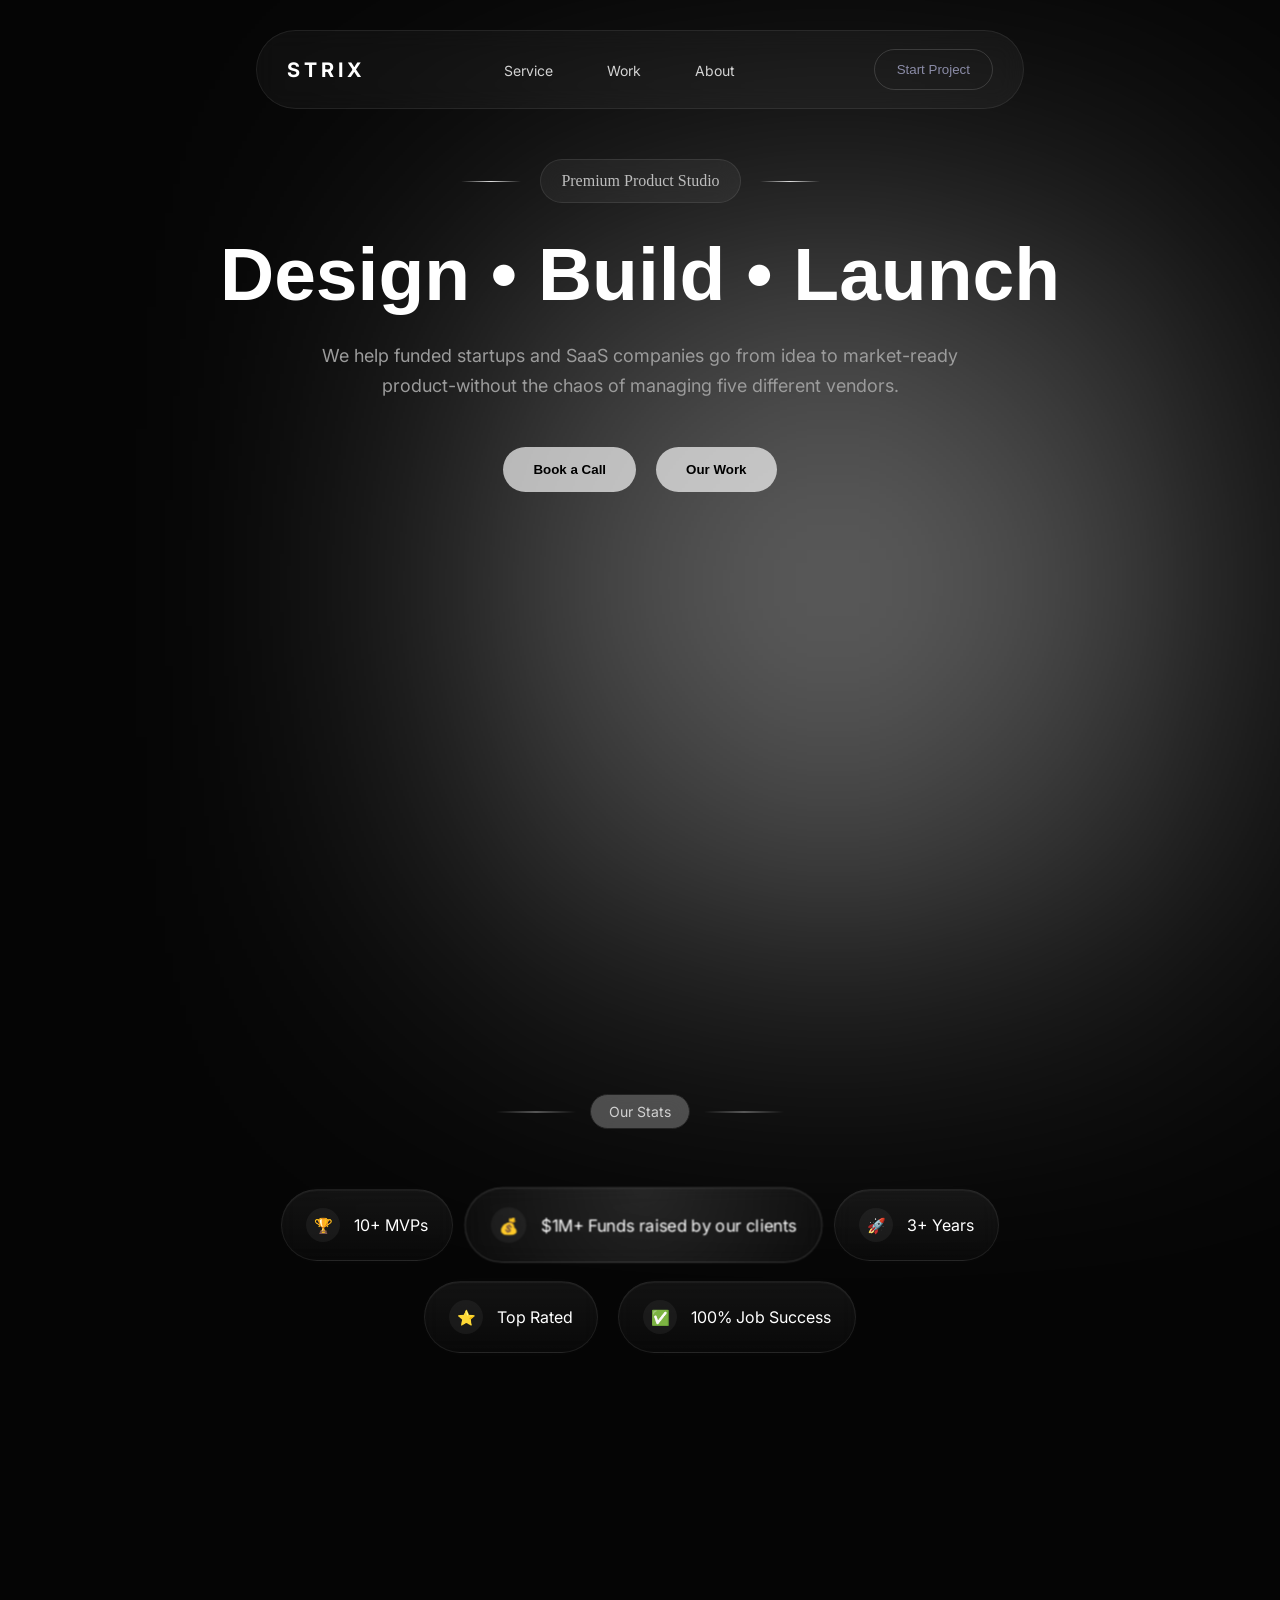
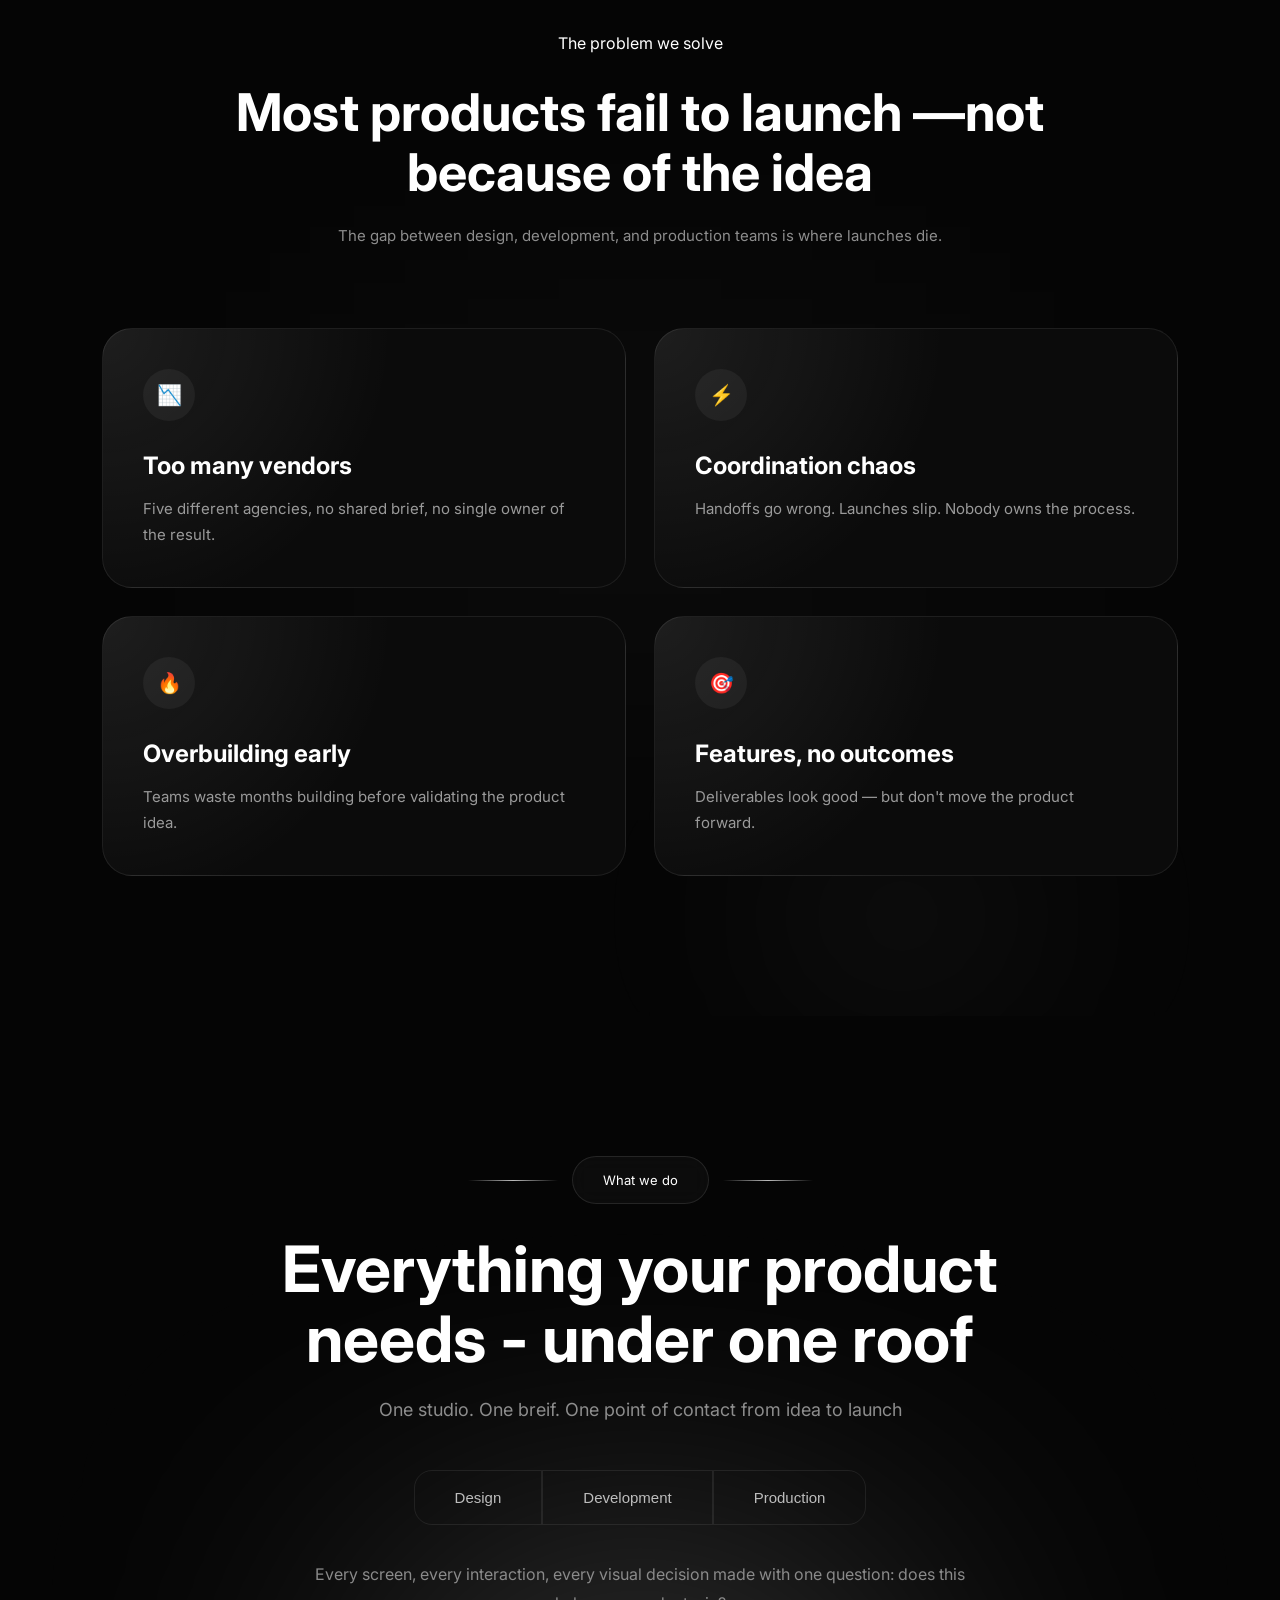
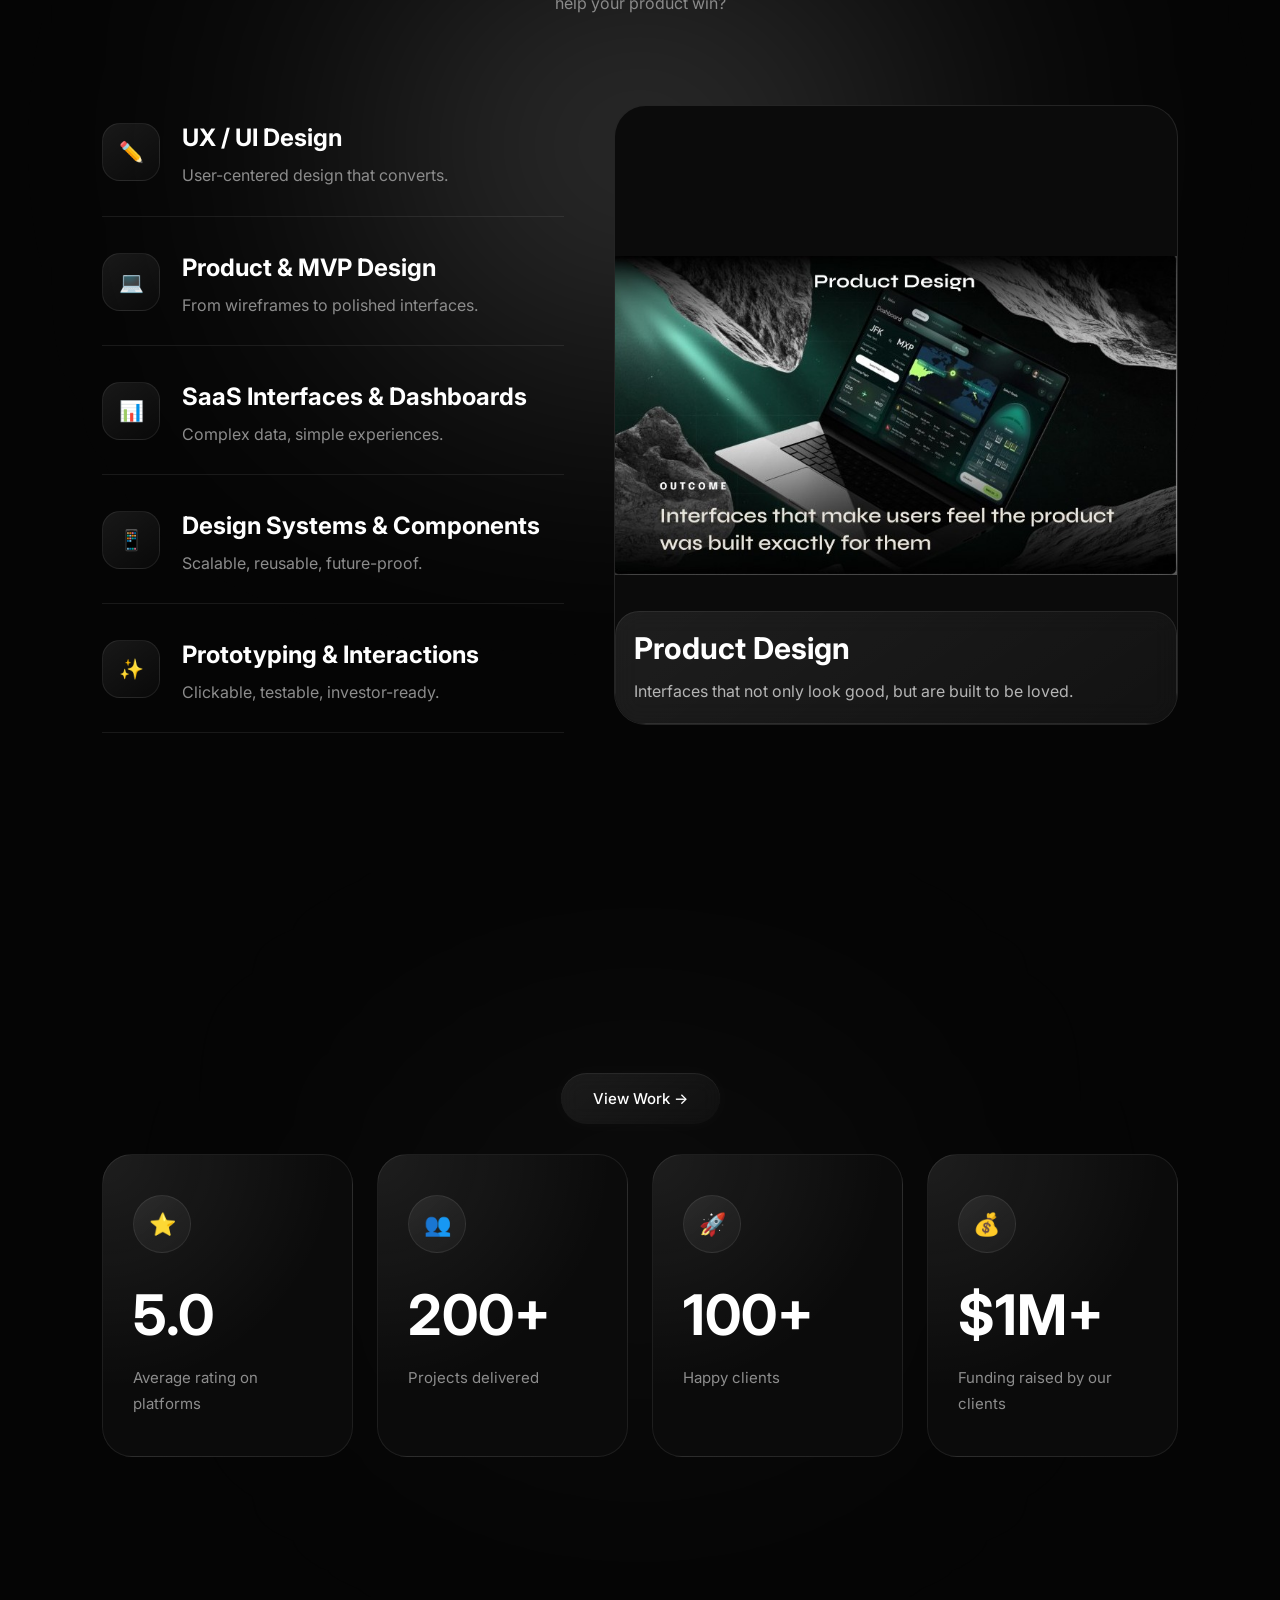
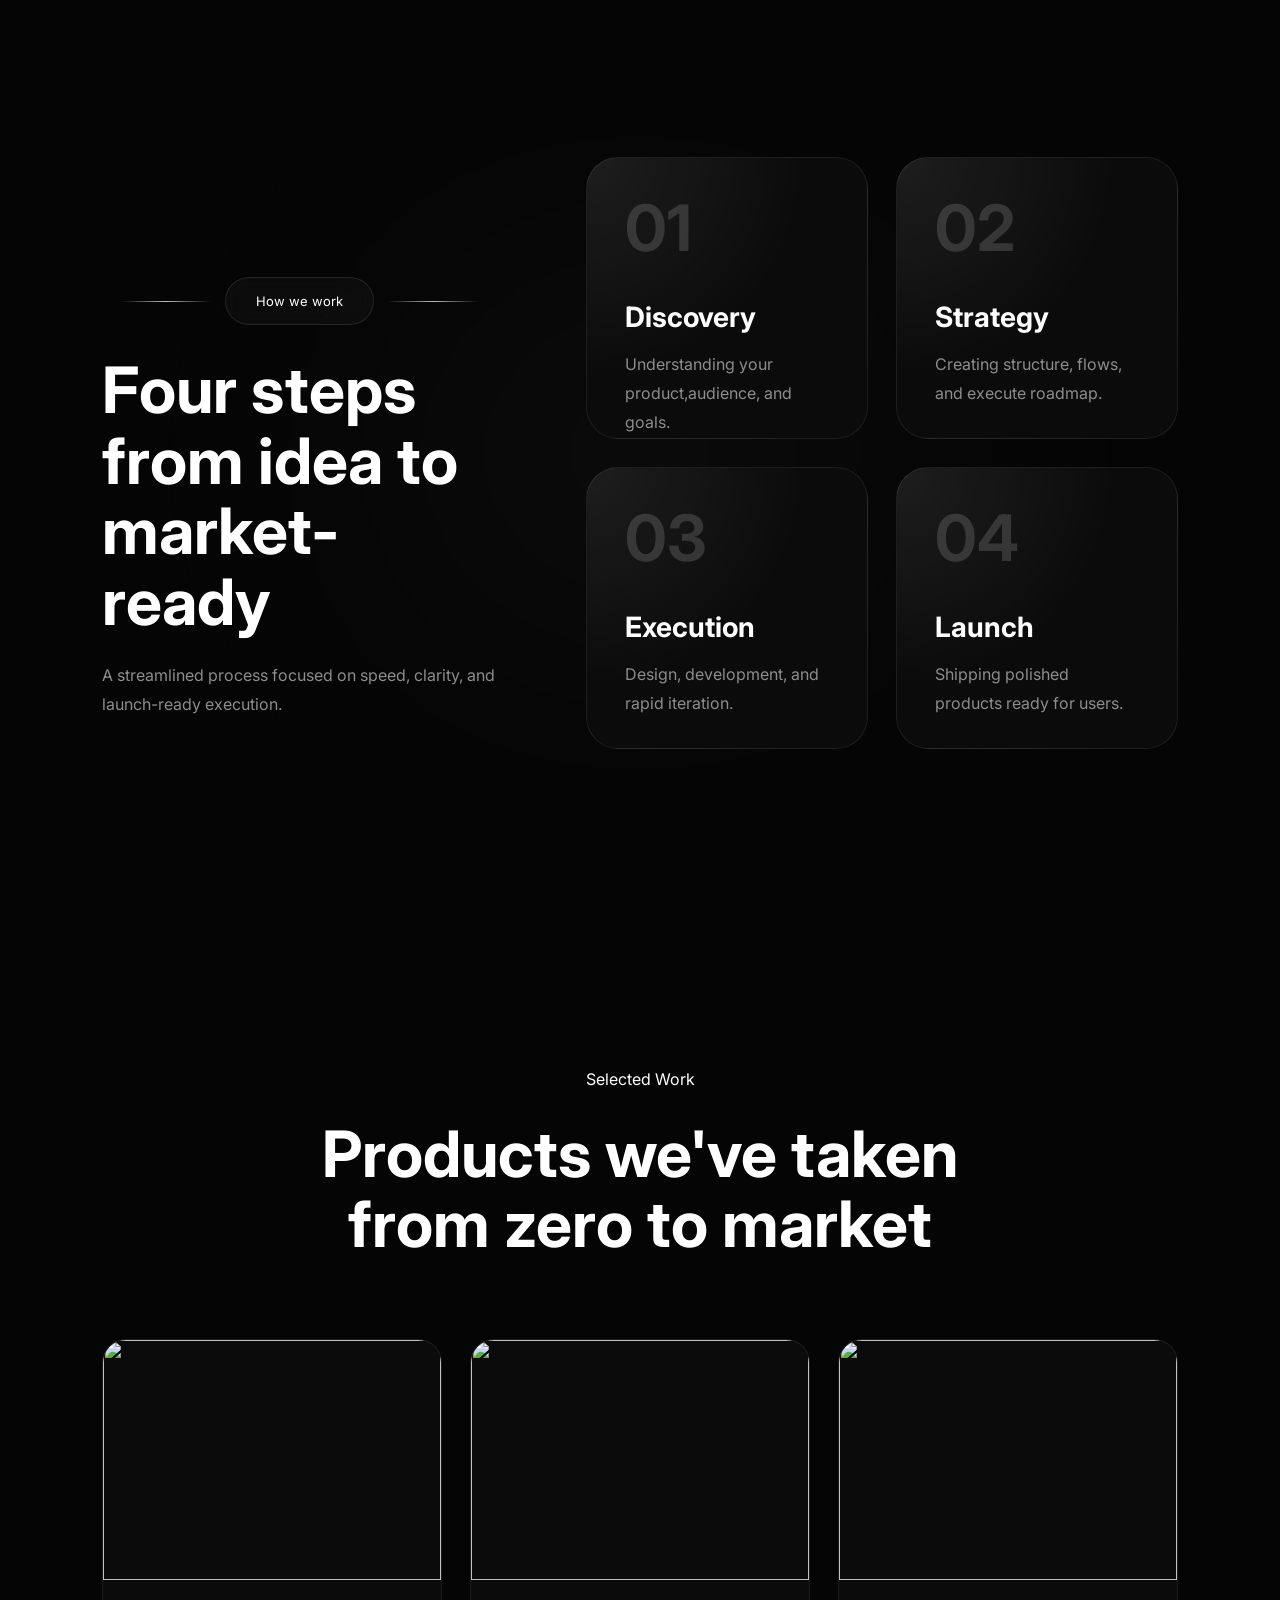
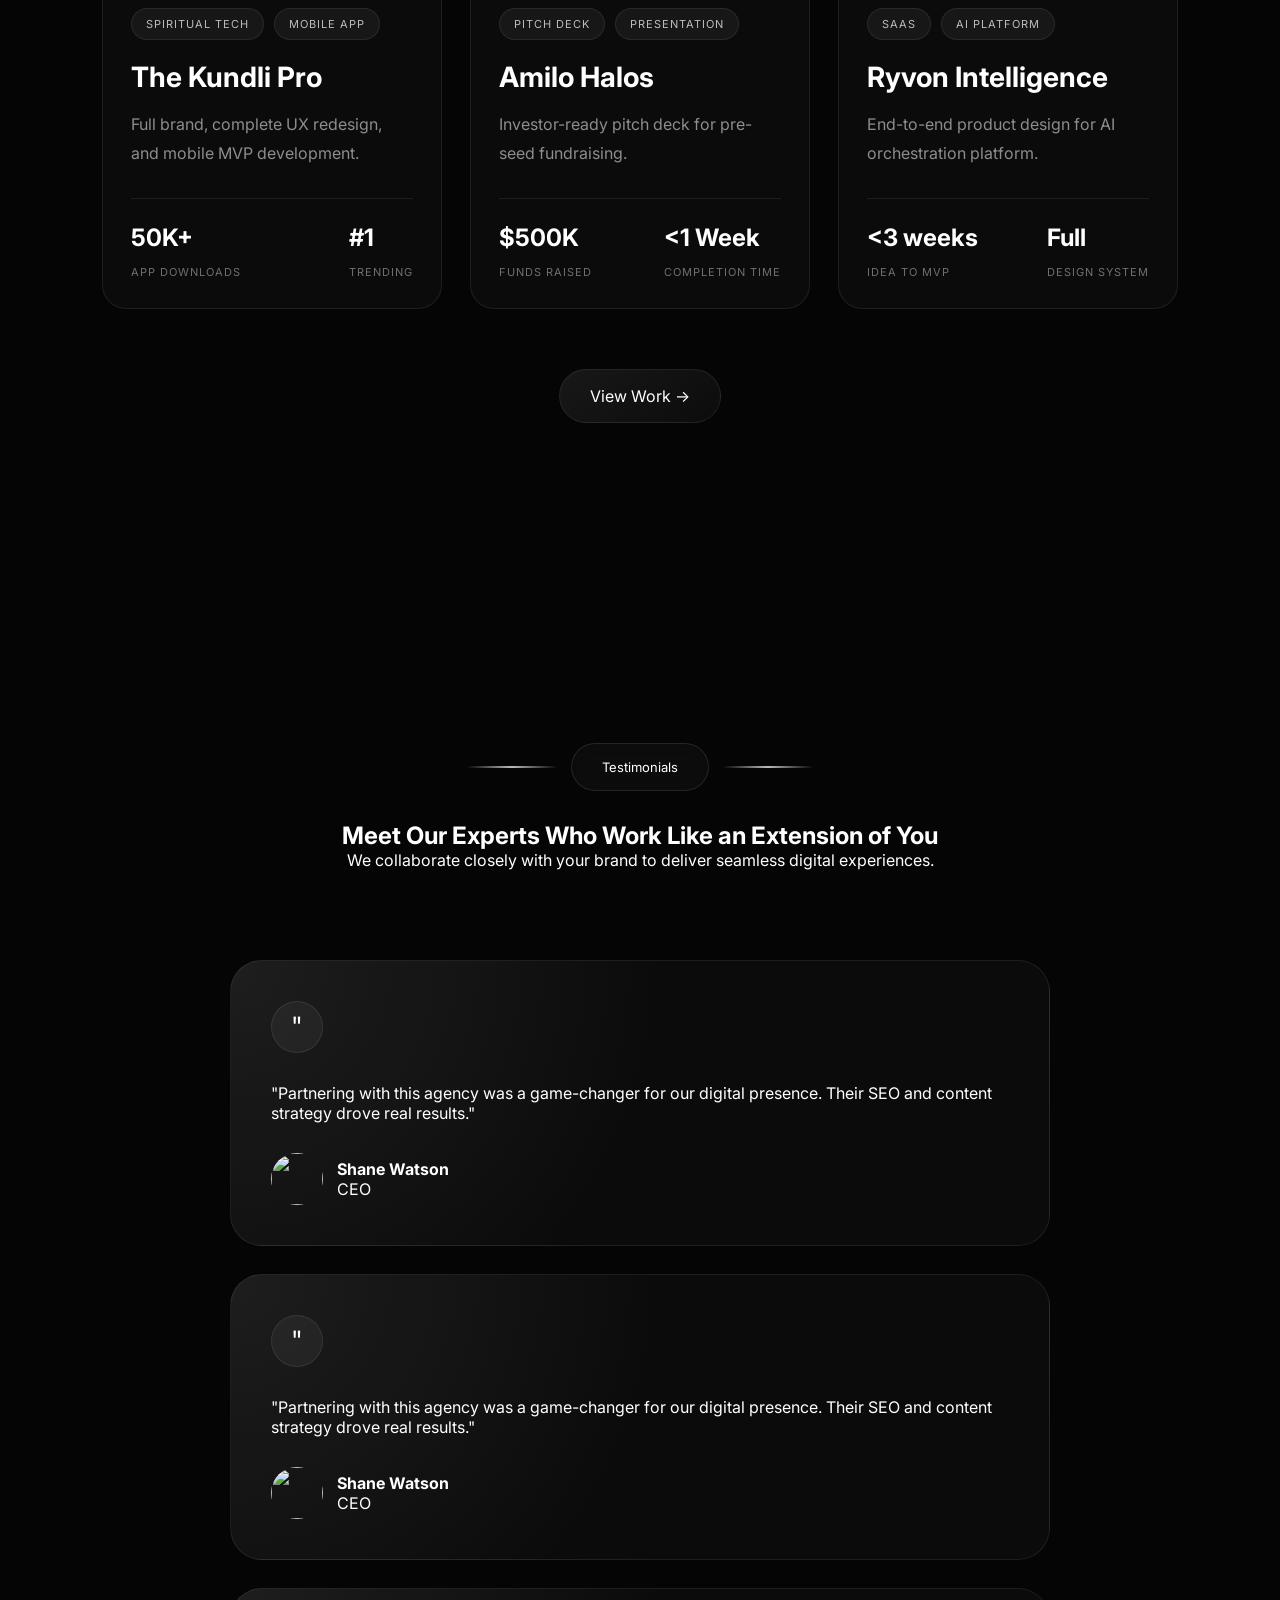
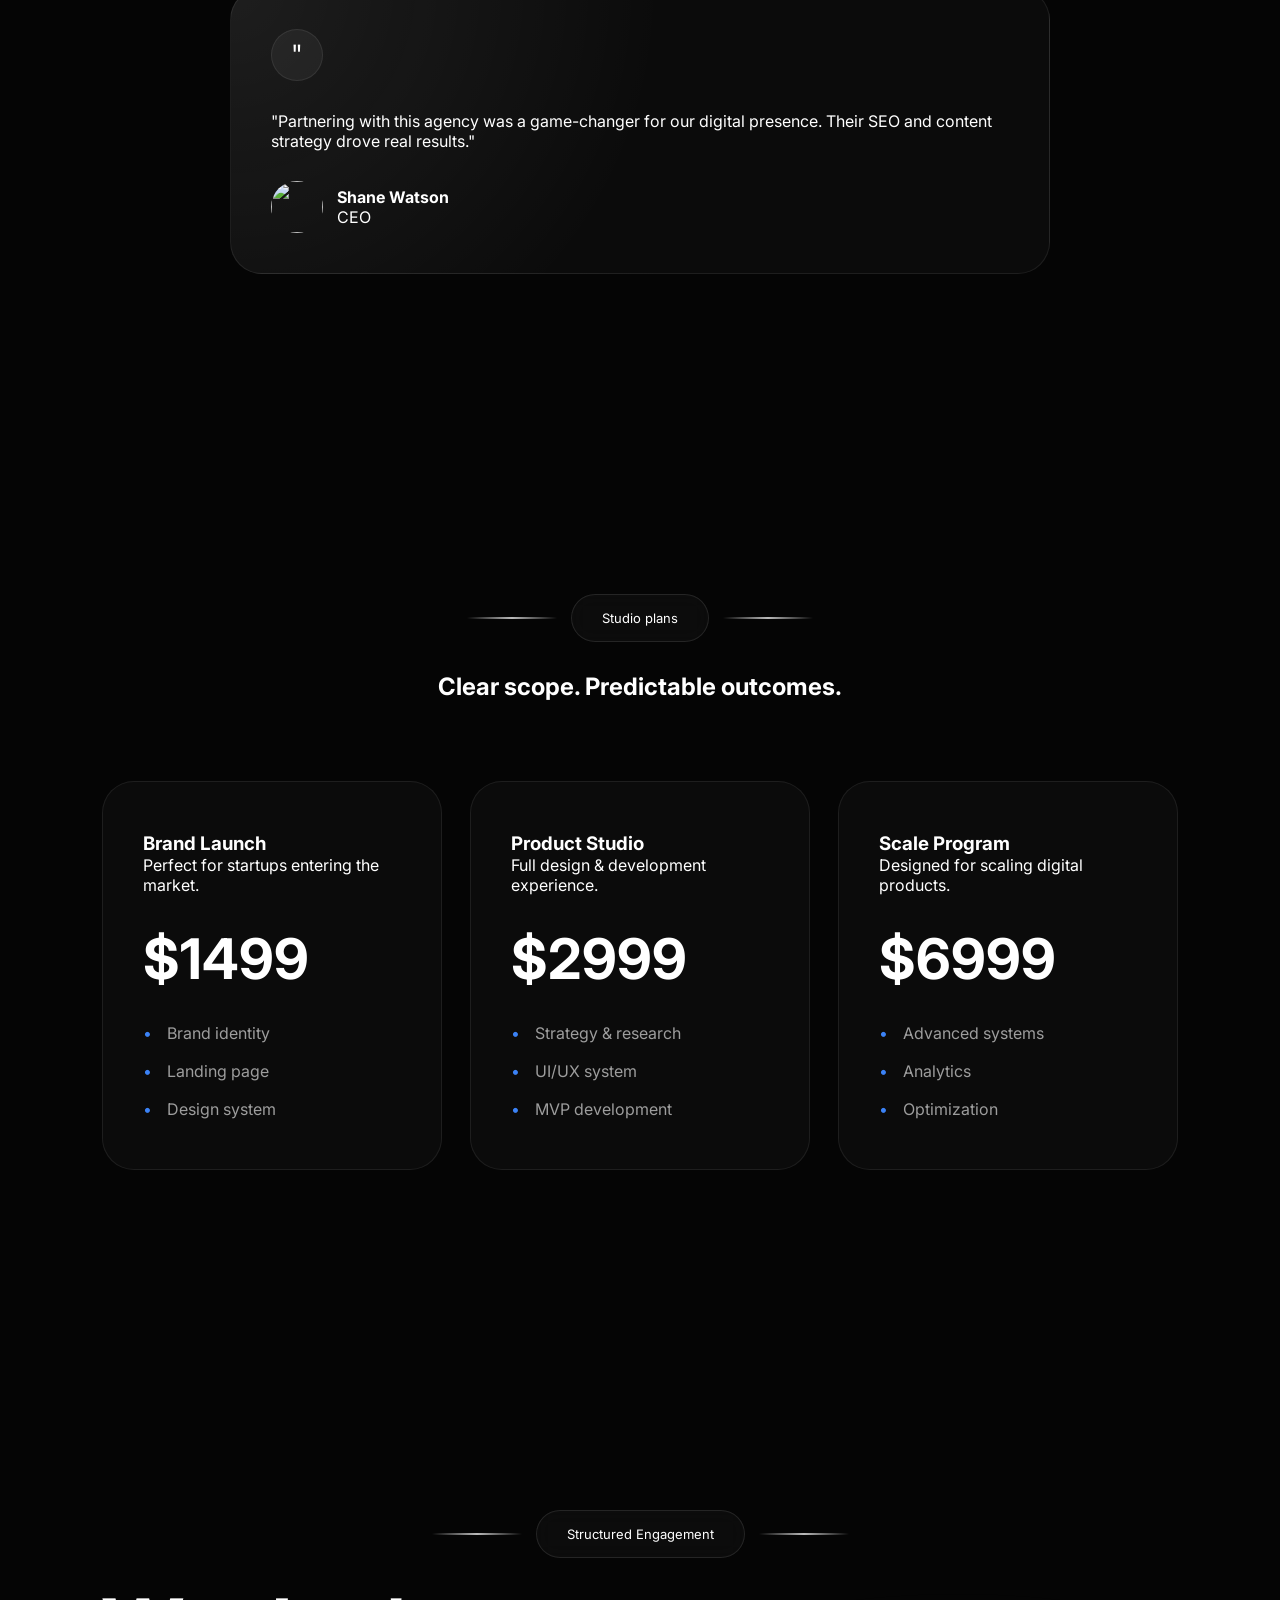
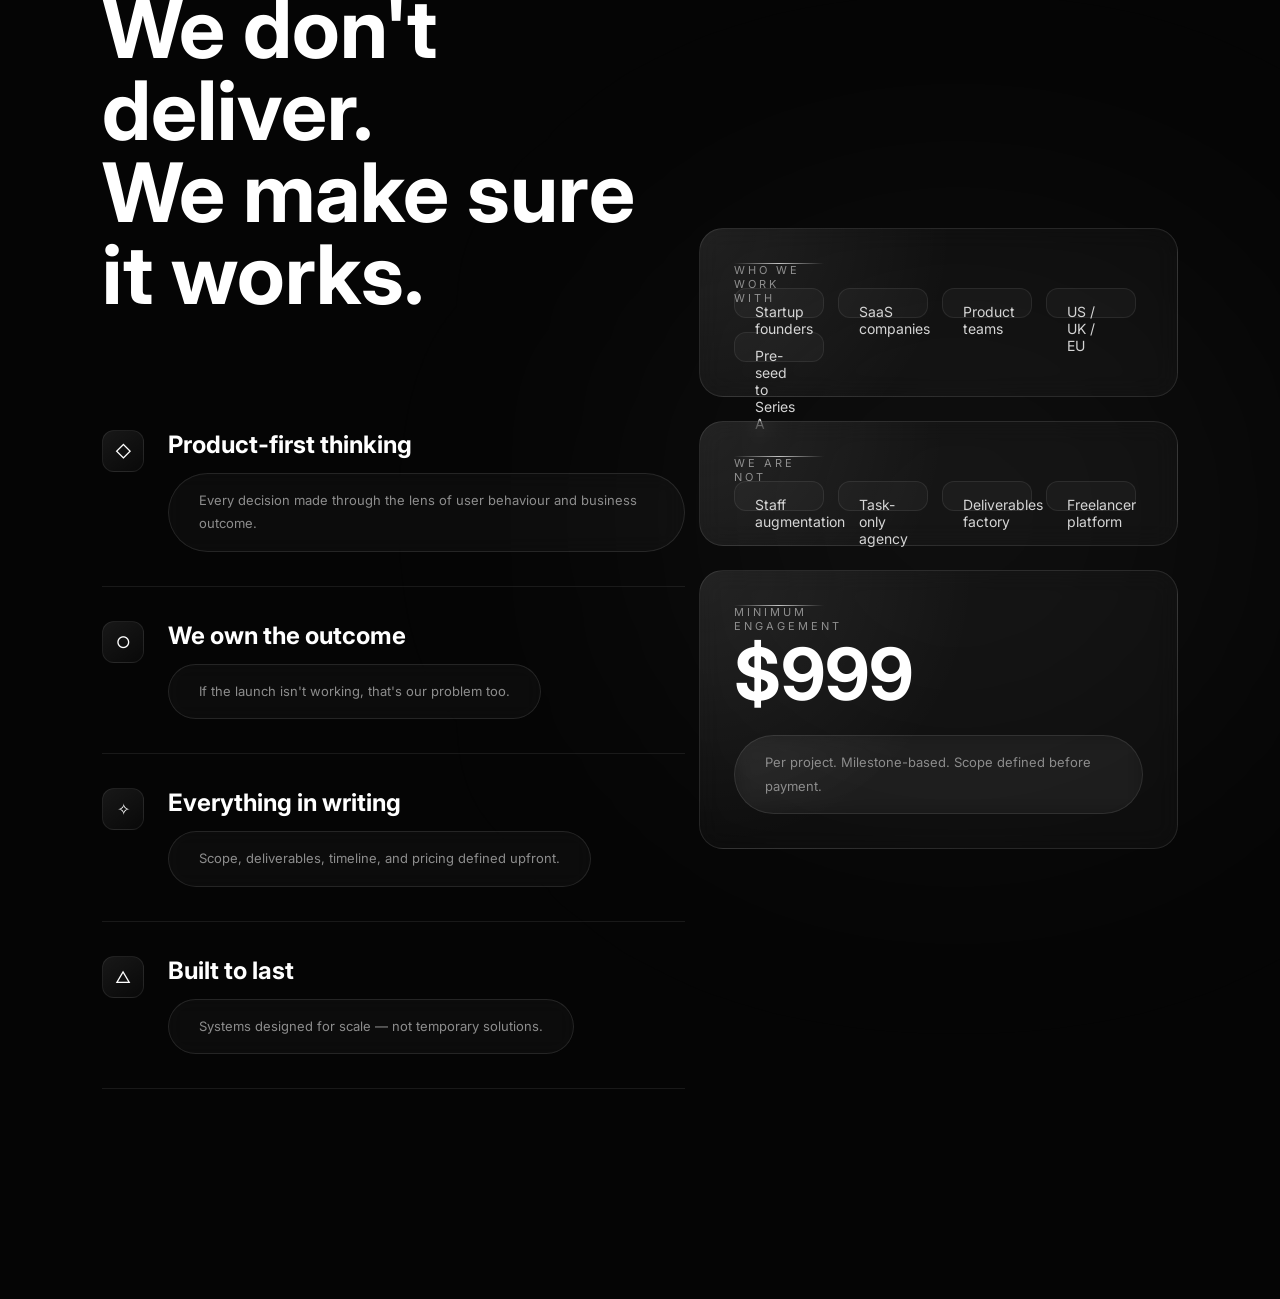
==== commit a9a2f2f6: "code expansion" ====
--- a/index.html
+++ b/index.html
@@ -453,13 +453,202 @@
         
         <div class="testimonial-grid">
             <div class="testimonial-card">
-                
-            </div>
-
-        </div>
-
-    </section>
-
-
+                <div class="quote-icon">
+                    "
+                </div>
+
+                <p class="testimonial-text">
+                    "Partnering with this agency was a game-changer for our digital presence. Their SEO and content strategy drove real results." 
+                </p>
+                <div class="testimonial-user">
+                    <img src="images/user1.jpg" alt="">
+
+                    <div>
+                        <h4>Shane Watson</h4>
+                        <span>CEO</span>
+                    </div>
+                </div>
+            </div>
+
+            <div class="testimonial-card">
+                <div class="quote-icon">
+                    "
+                </div>
+
+                <p class="testimonial-text">
+                    "Partnering with this agency was a game-changer for our digital presence. Their SEO and content strategy drove real results."
+                </p>
+                <div class="testimonial-user">
+                    <img src="images/user1.jpg" alt="">
+
+                    <div>
+                        <h4>Shane Watson</h4>
+                        <span>CEO</span>
+                    </div>
+                </div>
+            </div>
+
+            <div class="testimonial-card">
+                <div class="quote-icon">
+                    "
+                </div>
+
+                <p class="testimonial-text">
+                    "Partnering with this agency was a game-changer for our digital presence. Their SEO and content strategy drove real results."
+                </p>
+                <div class="testimonial-user">
+                    <img src="images/user1.jpg" alt="">
+
+                    <div>
+                        <h4>Shane Watson</h4>
+                        <span>CEO</span>
+                    </div>
+                </div>
+            </div>
+
+        </div>
+    </section>
+    <section class="pricing-section">
+        <div class="section-tag">
+            <span></span>
+            <p>Studio plans</p>
+            <span></span>
+        </div>
+        <h2 class="pricing-title">
+            Clear scope.
+            Predictable outcomes.
+        </h2>
+        <div class="pricing-grid">
+            <div class="pricing-card active-price">
+                <h3>Brand Launch</h3>
+                <p>Perfect for startups entering the market.</p>
+                <h2>$1499</h2>
+
+                <ul>
+                    <li>Brand identity</li>
+                    <li>Landing page</li>
+                    <li>Design system</li>
+                </ul>
+            </div>
+            <div class="pricing-card active-price">
+                <h3>Product Studio</h3>
+                <p>Full design & development experience.</p>
+                <h2>$2999</h2>
+
+                <ul>
+                    <li>Strategy & research</li>
+                    <li>UI/UX system</li>
+                    <li>MVP development</li>
+                </ul>
+            </div>
+             <div class="pricing-card active-price">
+                <h3>Scale Program</h3>
+                <p>Designed for scaling digital products.</p>
+                <h2>$6999</h2>
+                <ul>
+                    <li>Advanced systems</li>
+                    <li>Analytics</li>
+                    <li>Optimization</li>
+                </ul>
+             </div>
+
+        </div>
+    </section>
+    <section class="engagement-section">
+        <div class="section-tag">
+            <span></span>
+            <p>Structured Engagement</p>
+            <span></span>
+        </div>
+        <div class="section-tag">
+            <div class="engagement-left">
+                <h2>
+                    We don't deliver.
+                    <br>
+                    We make sure it works. 
+                </h2>
+
+                <div class="engagement-feature">
+                    <div class="engagement-item">
+                        <div class="engagement-icon">◇</div>
+                        <div>
+                             <h3>Product-first thinking</h3>
+                             <p>
+                                 Every decision made through the lens
+                                 of user behaviour and business outcome.
+                             </p>
+                        </div>
+                    </div>
+
+                    <div class="engagement-item">
+                        <div class="engagement-icon">○</div>
+                        <div>
+                            <h3>We own the outcome</h3>
+                            <p>
+                                If the launch isn't working, that's our problem too.
+                            </p>
+                        </div>
+                    </div>
+                    <div class="engagement-item">
+                        <div class="engagement-icon">✧</div>
+                        <div>
+                            <h3>Everything in writing</h3>
+                            <p>
+                                Scope, deliverables, timeline, and pricing defined upfront.
+                            </p>
+                        </div>
+                    </div>
+                    <div class="engagement-item">
+                        <div class="engagement-icon">△</div>
+                        <div>
+                            <h3>Built to last</h3>
+                            <p>
+                                Systems designed for scale — not temporary solutions.
+                            </p>
+                        </div>
+                    </div>
+
+                </div>
+            </div>
+            <div class="engagement-right">
+                <div class="engagement-card">
+                    <span class="card-label">
+                        WHO WE WORK WITH
+                    </span>
+                    <div class="tag-group">
+                        <span>Startup founders</span>
+                        <span>SaaS companies</span>
+                        <span>Product teams</span>
+                        <span>US / UK / EU</span>
+                        <span>Pre-seed to Series A</span>
+                    </div>
+                </div>
+
+                <div class="engagement-card">
+                    <span class="card-label">
+                        WE ARE NOT
+                    </span>
+                    <div class="tag-group">
+                        <span>Staff augmentation</span>
+                        <span>Task-only agency</span>
+                        <span>Deliverables factory</span>
+                        <span>Freelancer platform</span>
+                    </div>
+                </div>
+                
+                <div class="engagement-card pricing-card-final">
+                    <span class="card-label">
+                        MINIMUM ENGAGEMENT
+                    </span>
+                    <h3>$999</h3>
+                    <p>
+                        Per project. Milestone-based.
+                        Scope defined before payment.
+                    </p>
+                </div>
+            </div>
+        </div>
+    </section>
+        
 </body>
 </html>
--- a/style.css
+++ b/style.css
@@ -1,1162 +1,2553 @@
-*{
-    margin:0;
-    padding:0;
-    box-sizing: border-box;
-
-}
-
-body{
-    font-family:'Inter',sans-serif;
-    background:#050505;
-    color:white;
-    overflow-x: hidden;
-
-}
-
-body::before{
-    content:'';
-    position:absolute;
-
-    width:666Px;
-    height:666px;
-
-    background: rgb(255, 255, 255);
-    filter: blur(150px);
-    opacity: 0.36;
-    top: 250px;
-    left: 500px;
-    z-index: -1;
-}
-
-/*Navbar*/
-.navbar{
-    width:60%;
-    margin:30px auto;
-    margin-bottom: 50px;
-    padding: 18px 30px ;
-    display:flex;
-    justify-content:space-between;
-    align-items:center;
-    border-radius:80px;
-    background:rgba(255,255,255,0.04);
-    border:1px solid rgba(255,255,255,0.08);
-    backdrop-filter:blur(12px);
-}
-.logo{
-    font-size: 20px;
-    font-weight: 700;
-    letter-spacing: 4px;
-   
-}
-.nav-links{
-    display:flex;
-    gap: 18px;
-    list-style: none; 
-}
-
-.nav-links li a{
-    text-decoration: none;
-    color: #d3d3d3;
-    font-size: 14px;
-    padding: 10px 18px ;
-    border-radius: 40px;
-    transition: 0.3s;
-
-}
-.nav-links a:hover{
-    background: rgba(255,255,255,0.08);
-    color:white;
-    transform: translateY(-3px);
-}
-.nav-btn{
-    padding: 12px 22px;
-    background: transparent;
-    border: 1px solid rgba(255,255,255,0.15);
-    border-radius: 50px;
-    color: rgb(139, 140, 167);
-    cursor:pointer;
-    transition: 0.3s;
-}
-.nav-btn:hover{
-    background: rgba(255,255,255,0.08);
-    color:white;
-    transform: translateY(-3px);
-}
-
-
-/* Hero section*/
-.hero{
-    min-height: 85vh;
-    display: flex;
-    justify-content: center;
-    text-align: center;
-    padding: 0 8%;
-    margin-top: 50px;
-    margin-bottom: 50px;
-    
-}
-.hero-content{
-    max-width: 900px;
-}
-.hero-tag{
-    display: inline-block;
-    padding: 12px 20px;
-    border-radius: 50px;
-    background: rgba(255,255,255,0.05);
-    border: 1px solid rgba(225,225,225,0.1);
-    color: #bdbdbd;
-    font-family:cursive;
-    font-size: 16px;
-    margin-bottom: 30px;
-    backdrop-filter: blur(10px);
-    
-}
-/* LEFT LINE */
-
-.hero-tag::before{
-
-    content:'';
-    position:absolute;
-    width:60px;
-    height:1px;
-    background:linear-gradient( to right, transparent, rgba(225,225,225),transparent);
-    left:-80px;
-    top:50%;
-}
-
-
-/* RIGHT LINE */
-
-.hero-tag::after{
-
-    content:'';
-    position:absolute;
-    width:60px;
-    height:1px;
-     background:linear-gradient( to right, transparent, rgba(225,225,225),transparent);
-    right:-80px;
-    top:50%;
-}
-
-.hero h1{
-    font-size: 75px;
-    font-family: sans-serif;
-    line-height: 1.1;
-    color: white;
-    margin-bottom: 25px;
-}
-.hero p{
-    max-width: 650px;
-    margin:auto;
-    color: #9b9b9b;
-    font-size: 18px;
-    line-height: 1.7;
-
-}
-
-.hero-btn{
-    margin-top: 45px;
-    display: flex;
-    justify-content: center;
-    gap: 20px;
-}
-
-.f-btn{
-    padding:15px 30px;
-    border:none;
-    border-radius:50px;
-    background:rgba(255, 255, 255, 0.666);
-    color:black;
-    font-weight:600;
-    cursor:pointer;
-    transition:0.3s;
-}
-
-.f-btn:hover{
-    transform: translateY(-4px);
-}
-
-.s-btn{
-    padding:15px 30px;
-    border:none;
-    border-radius:50px;
-    background:rgba(255, 255, 255, 0.666);
-    color:black;
-    font-weight:600;
-    cursor:pointer;
-    transition:0.3s;
-}
-
-.s-btn:hover{
-    transform: translateY(-4px);
-}
-
-
-
-/*Our stats*/
-.stats{
-    
-    display: flex;
-    justify-content: center;
-    text-align: center;
-    padding: 120px 8%;
-    position: relative;
-    flex-direction: column;
-    margin-top: 50px;
-}
-.s-label{
-    display: flex;
-    align-items: center;
-    justify-content: center;
-    gap: 14px;
-
-    margin-bottom: 60px;
-    
-}
-.s-label span{
-    width: 80px;
-    height: 2px;
-
-    background: linear-gradient(
-        to right,
-        transparent,
-        rgba(255, 255, 255, 0.3),
-        transparent
-    );
-}
-.s-label p{
-    font-size: 14px;
-    padding: 8px 18px;
-    border-radius: 999px;
-    border: 1px solid #222;
-    background: rgba(225,225,225,0.3);
-    color:#d1d1d1;
-    backdrop-filter: blur(10px);
-}
-.s-wrappper{
-    display: flex;
-    flex-direction: column;
-    gap: 20px;
-    justify-content: center;
-    align-items: center;
-    max-width: 900px;
-    margin: auto;
-}
-.stats-row{
-    display: flex;
-    justify-content: center;
-    gap: 20px;
-}
-
-.stat-card{
-    display: flex;
-    align-items: center;
-    margin-bottom: 20px;
-    gap: 14px;
-
-    padding: 18px 24px;
-
-    border-radius: 999px;
-
-    background:
-    linear-gradient(
-        180deg,
-        rgba(255,255,255,0.06),
-        rgba(255,255,255,0.02)
-    );
-
-    border: 1px solid rgba(255,255,255,0.08);
-
-    color: white;
-
-    transition: 0.4s ease;
-
-    backdrop-filter: blur(10px);
-
-    box-shadow:
-    inset 0 1px 1px rgba(255,255,255,0.05),
-    0 0 20px rgba(255,255,255,0.02);
-}
-
-.stat-card:hover{
-    transform: translateY(-5px);
-
-    border-color: rgba(255,255,255,0.2);
-
-    box-shadow:
-    0 10px 30px rgba(255,255,255,0.08);
-}
-
-
-.active{
-    background:
-    radial-gradient(
-        circle at top,
-        rgba(255,255,255,0.12),
-        rgba(255,255,255,0.03)
-    );
-
-    border: 1px solid rgba(255,255,255,0.15);
-
-    transform: scale(1.05);
-}
-
-.icon{
-    width: 34px;
-    height: 34px;
-
-    display: flex;
-    align-items: center;
-    justify-content: center;
-    border-radius: 50%;
-    background: rgba(255,255,255,0.05);
-
-    font-size: 15px;
-}
-@media(max-width:768px){
-
-    .stats-wrapper{
-        gap: 16px;
-    }
-
-    .stat-card{
-        width: 100%;
-        justify-content: center;
-    }
-
-}
-
-/*problem we solve*/
-
-.problem-section{
-    padding: 140px 8%;
-    text-align: center;
-    position: relative;
-    overflow: hidden;
-}
-.problem-section::before{
-    content: "";
-
-    position: absolute;
-    width: 700px;
-    height: 300px;
-    background: #ffffff;
-    filter: blur(140px);
-    top: 45%;
-
-    left: 50%;
-
-    transform: translate(-50%, -50%);
-
-    z-index: -1;
-}
-
-.problem-section::after{
-    content: "";
-
-    position: absolute;
-
-    width: 500px;
-    height: 200px;
-
-    background:
-    radial-gradient(
-        circle,
-        rgba(255,255,255,0.08),
-        transparent 70%
-    );
-
-    filter: blur(100px);
-
-    bottom: 0;
-
-    right: 10%;
-
-    z-index: -1;
-}
-
-.problem-title{
-    font-size: 52px;
-
-    line-height: 1.15;
-
-    max-width: 900px;
-
-    margin: 30px auto 20px;
-
-    color: white;
-
-    font-weight: 700;
-}
-.problem-subtitle{
-    color: #8d8d8d;
-
-    max-width: 650px;
-
-    margin: auto;
-
-    line-height: 1.7;
-
-    font-size: 15px;
-}
-.problem-grid{
-    margin-top: 80px;
-
-    display: grid;
-
-    grid-template-columns: repeat(2, 1fr);
-
-    gap: 28px;
-}
-.problem-card{
-    position: relative;
-
-    padding: 40px;
-
-    border-radius: 30px;
-
-    overflow: hidden;
-
-    text-align: left;
-
-    background:
-    radial-gradient(
-        circle at top left,
-        rgba(255,255,255,0.08),
-        transparent 50%
-    ),
-    #0b0b0b;
-
-    border: 1px solid rgba(255,255,255,0.08);
-
-    transition: 0.4s ease;
-
-    backdrop-filter: blur(10px);
-
-    min-height: 230px;
-}
-.problem-card:hover{
-    transform: translateY(-8px);
-
-    border-color: rgba(255,255,255,0.2);
-
-    box-shadow:
-    0 20px 40px rgba(255,255,255,0.06);
-}
-.problem-icon{
-    width: 52px;
-    height: 52px;
-
-    display: flex;
-    align-items: center;
-    justify-content: center;
-
-    border-radius: 50%;
-
-    background: rgba(255,255,255,0.05);
-
-    margin-bottom: 30px;
-
-    font-size: 20px;
-}
-.problem-card h3{
-    color: white;
-
-    font-size: 24px;
-
-    margin-bottom: 16px;
-}
-.problem-card p{
-    color: #9a9a9a;
-
-    line-height: 1.7;
-
-    font-size: 15px;
-}
-.problem-section::before{
-    content: "";
-
-    position: absolute;
-
-    width: 700px;
-    height: 300px;
-
-    background: rgba(255,255,255,0.04);
-
-    filter: blur(140px);
-
-    top: 40%;
-
-    left: 50%;
-
-    transform: translateX(-50%);
-
-    z-index: -1;
-}
-@media(max-width:768px){
-
-    .problem-grid{
-        grid-template-columns: 1fr;
-    }
-
-    .problem-title{
-        font-size: 38px;
-    }
-
-}
-.what-we-do{
-    position: relative;
-    padding: 140px 8%;
-    background: #050505;
-    overflow: hidden;
-    text-align: center;
-}
-.what-we-do::before{
-    content: "";
-    position: absolute;
-    width: 900px;
-    height: 300px;
-    background:
-    radial-gradient(
-        circle,
-        rgba(255, 255, 255, 0.456),
-        transparent 70%
-    );
-    filter: blur(150px);
-    top: 50%;
-    left: 50%;
-    transform: translate(-50%, -50%);
-    z-index: 0;
-}
-.section-tag{
-    display: flex;
-    align-items: center;
-    justify-content: center;
-    gap: 14px;
-    margin-bottom: 30px;
-    position: relative;
-    z-index: 2;
-}
-
-.section-tag span{
-    width: 90px;
-    height: 1.2px;
-    background:
-    linear-gradient(
-        to right,
-        transparent,
-        rgba(255, 255, 255, 0.729),
-        transparent
-    );
-}
-.section-tag p{
-    padding: 15px 30px;
-    border-radius: 999px;
-    border: 1px solid rgba(255,255,255,0.1);
-    background: rgba(255,255,255,0.03);
-    color: white;
-    font-size: 13px;
-    backdrop-filter: blur(10px);
-}
-.what-title{
-    font-size: 64px;
-    line-height: 1.1;
-    max-width: 900px;
-    margin: auto;
-    color: white;
-    font-weight: 700;
-    position: relative;
-    z-index: 2;
-}
-.what-subtitle{
-    margin-top: 24px;
-    color: #8d8d8d;
-    font-size: 18px;
-    position: relative;
-    z-index: 2;
-}
-.service-tabs{
-    margin-top: 50px;
-    display: flex;
-    justify-content: center;
-    gap: 0;
-    position: relative;
-    z-index: 2;
-}
-
-.tab{
-    padding: 18px 40px;
-    background: transparent;
-    border: 1px solid rgba(255,255,255,0.08);
-    color: #bdbdbd;
-    font-size: 15px;
-    cursor: pointer;
-    transition: 0.4s ease;
-}
-
-.tab:first-child{
-    border-radius: 18px 0 0 18px;
-}
-
-.tab:last-child{
-    border-radius: 0 18px 18px 0;
-}
-
-.active-tab:hover{
-    background: rgba(255,255,255,0.06);
-    color: white;
-    box-shadow:
-    inset 0 1px 1px rgba(255,255,255,0.08);
-}
-
-.tabs-description{
-    margin-top: 35px;
-    color: #8a8a8a;
-    line-height: 1.8;
-    max-width: 650px;
-    margin-inline: auto;
-    position: relative;
-    z-index: 2;
-}
-.what-container{
-    margin-top: 80px;
-    display: grid;
-    grid-template-columns: 0.9fr 1.1fr;
-    gap: 50px;
-    align-items: center;
-    position: relative;
-    z-index: 2;
-}
-.services-list{
-    display: flex;
-    flex-direction: column;
-    gap: 10px;
-}
-.service-item{
-    display: flex;
-    gap: 22px;
-    align-items: flex-start;
-    padding: 26px 0;
-    border-bottom: 1px solid rgba(255,255,255,0.08);
-    text-align: left;
-    opacity: 0.7;
-    transition: 0.4s ease;
-}
-.service-item:hover{
-    opacity: 1;
-}
-
-.active-service{
-    opacity: 1;
-    position: relative;
-}
-.active-service:hover::before{
-    content: "";
-
-    position: absolute;
-
-    left: -20px;
-
-    top: 50%;
-
-    transform: translateY(-50%);
-
-    width: 3px;
-
-    height: 70%;
-
-    background: #4f8cff;
-
-    border-radius: 999px;
-
-    box-shadow:
-    0 0 20px #4f8cff;
-}
-
-.service-icon{
-    width: 58px;
-    height: 58px;
-    min-width: 58px;
-    border-radius: 18px;
-    display: flex;
-    align-items: center;
-    justify-content: center;
-    background:
-    linear-gradient(
-        145deg,
-        rgba(255,255,255,0.08),
-        rgba(255,255,255,0.02)
-    );
-    border: 1px solid rgba(255,255,255,0.08);
-    font-size: 20px;
-}
-.service-item h3{
-    color: white;
-    font-size: 24px;
-    margin-bottom: 10px;
-}
-.service-item p{
-    color: #8c8c8c;
-    line-height: 1.7;
-}
-.preview-card{
-    position: relative;
-    border-radius: 32px;
-    overflow: hidden;
-    border: 1px solid rgba(255,255,255,0.1);
-    background: #0b0b0b;
-    min-height: 620px;
-    display: flex;
-    align-items: center;
-    justify-content: center;
-}
-
-.preview-card img{
-    width: 100%;
-    height: 100%;
-    object-fit: cover;
-}
-.preview-overlay{
-    position: absolute;
-    bottom: 0px;
-    left: 0px;
-    right: 0px;
-    padding: 18px;
-    border-radius: 24px;
-    background:
-    linear-gradient(
-        145deg,
-        rgba(255,255,255,0.08),
-        rgba(255,255,255,0.03)
-    );
-    backdrop-filter: blur(12px);
-    border: 1px solid rgba(255,255,255,0.08);
-    text-align: left;
-}
-.preview-overlay h3{
-    color: white;
-    font-size: 30px;
-    margin-bottom: 12px;
-}
-
-.preview-overlay p{
-    color: #b5b5b5;
-    line-height: 1.7;
-}
-@media(max-width:900px){
-    .what-title{
-        font-size: 42px;
-    }
-    .what-container{
-        grid-template-columns: 1fr;
-    }
-    .service-tabs{
-        flex-wrap: wrap;
-    }
-    .tab{
-        border-radius: 18px;
-    }
-
-}
-.metrics-section{
-    position: relative;
-    padding: 140px 8%;
-    overflow: hidden;
-}
-
-.button-wrapper{
-    display: flex; 
-    justify-content: center;
-    margin-top: 60px;
-}
-.work-btn{
-    display:flex;
-    align-items: center;
-    justify-content: center;
-    padding: 16px 32px;
-    border-radius: 999px;
-    margin-bottom: 30px;
-    background:
-    linear-gradient(
-        145deg,
-        rgba(255,255,255,0.08),
-        rgba(255,255,255,0.03)
-    );
-    border: 1p solid rgba(225,225,225,0.1);
-    color: white;
-    text-decoration: none;
-    font-size: 15px;
-    font-weight: 500;
-    backdrop-filter: blur(10px);
-    transition: 0.4s ease;
-    box-shadow: inset 0 1px 1px rgba(255,255,255,0.08),
-    0 0 20px rgba(255,255,255,0.03);
-}
-.work-btn:hover{
-    transform: translateY(-4px);
-    border-color: rgba(255,255,255,0.2);
-    box-shadow:
-    0 12px 30px rgba(255,255,255,0.08);
-}
-
-.metrics-grid{
-    display: grid;
-    grid-template-columns: repeat(4, 1fr);
-    gap: 24px;
-}
-.metric-card{
-    position: relative;
-    padding: 40px 30px;
-    border-radius: 30px;
-    background:
-    radial-gradient(
-        circle at top left,
-        rgba(255,255,255,0.08),
-        transparent 60%
-    ),
-    #0b0b0b;
-    border: 1px solid rgba(255,255,255,0.08);
-    backdrop-filter: blur(10px);
-    transition: 0.4s ease;
-}
-.metric-card:hover{
-    transform: translateY(-8px);
-    border-color: rgba(255,255,255,0.16);
-    box-shadow:
-    0 20px 50px rgba(255,255,255,0.04);
-}
-.metric-icon{
-    width: 58px;
-    height: 58px;
-    border-radius: 50%;
-    display: flex;
-    align-items: center;
-    justify-content: center;
-    background:
-    linear-gradient(
-        145deg,
-        rgba(255,255,255,0.08),
-        rgba(255,255,255,0.03)
-    );
-    border: 1px solid rgba(255,255,255,0.08);
-    margin-bottom: 28px;
-    font-size: 22px;
-}
-.metric-card h2{
-    font-size: 56px;
-    color: white;
-    margin-bottom: 16px;
-    font-weight: 700;
-}
-.metric-card p{
-    color: #8d8d8d;
-    line-height: 1.7;
-    font-size: 15px;
-}
-.metrics-section::before{
-    content: "";
-    position: absolute;
-    width: 900px;
-    height: 300px;
-    background:
-    radial-gradient(
-        circle,
-        rgba(255,255,255,0.08),
-        transparent 70%
-    );
-    filter: blur(140px);
-    top: 50%;
-    left: 50%;
-    transform: translate(-50%, -50%);
-    z-index: -1;
-}
-@media(max-width:1000px){
-
-    .metrics-grid{
-        grid-template-columns: repeat(2,1fr);
-    }
-
-}
-
-@media(max-width:600px){
-
-    .metrics-grid{
-        grid-template-columns: 1fr;
-    }
-
-}  
-
-
-.process-section{
-    position: relative;
-    padding: 160px 8%;
-    display: grid;
-    grid-template-columns: 0.8fr 1.2fr;
-    gap: 90px;
-    align-items: start;
-    background: #050505;
-    overflow: hidden;
-}
-.process-left{
-    position: sticky;
-    top: 120px;
-    height: fit-content;
-}
-.process-title{
-    font-size: 64px;
-    line-height: 1.1;
-    color: white;
-    margin-top: 30px;
-    margin-bottom: 24px;
-}
-.process-subtitle{
-    color: #8d8d8d;
-    line-height: 1.8;
-    max-width: 500px;
-}
-.process-right{
-    display: grid;
-    grid-template-columns: repeat(2, 1fr);
-    gap: 28px;
-}
-.process-card{
-    position: relative;
-    aspect-ratio: 1 / 1;
-    padding: 38px;
-    border-radius: 32px;
-    background:
-    radial-gradient(
-        circle at top left,
-        rgba(255,255,255,0.08),
-        transparent 55%
-    ),
-    #0b0b0b;
-    border: 1px solid rgba(255,255,255,0.08);
-    backdrop-filter: blur(10px);
-    transition: 0.4s ease;
-    display: flex;
-    flex-direction: column;
-    justify-content: space-between;
-    overflow: hidden;
-}
-.process-card:hover{
-    transform: translateY(-8px);
-    border-color: rgba(255,255,255,0.18);
-    box-shadow:
-    0 20px 40px rgba(255,255,255,0.05);
-}
-.process-number{
-    font-size: 64px;
-    font-weight: 700;
-    color: rgba(255,255,255,0.15);
-    line-height: 1;
-}
-.process-card h3{
-    color: white;
-    font-size: 28px;
-    margin-top: 40px;
-    margin-bottom: 16px;
-}
-.process-card p{
-    color: #8d8d8d;
-    line-height: 1.8;
-}
-.process-section::before{
-    content: "";
-    position: absolute;
-    width: 800px;
-    height: 300px;
-    background:
-    radial-gradient(
-        circle,
-        rgba(255,255,255,0.08),
-        transparent 70%
-    );
-    filter: blur(140px);
-    top: 50%;
-    left: 50%;
-    transform: translate(-50%, -50%);
-    z-index: 0;
-}
-.process-left{
-    position: relative;
-
-    z-index: 2;
-}
-.process-right{
-    display: grid;
-    grid-template-columns: repeat(2, 1fr);
-    gap: 28px;
-    align-content: start;
-}
-
-@media(max-width:1000px){
-
-    .process-section{
-        grid-template-columns: 1fr;
-    }
-
-    .process-right{
-        grid-template-columns: 1fr;
-    }
-
-    .process-title{
-        font-size: 42px;
-    }
-
-    .process-left{
-        position: relative;
-        top: 0;
-    }
-
-}
-.work-section{
-    position:relative;
-    padding: 160px 8%;
-    background: #050505;
-    overflow: hidden;
-    text-align: center;
-}
-.work-section ::before{
-    content: "";
-    position: absolute;
-    width: 900px;
-    height: 300px;
-    background: 
-    radial-gradient(
-        circle, rgba(225,225,255,0.1)
-        transparent 70%
-    );
-    filter: blur(140px);
-    top:40%;
-    left: 50%;
-    transform: translateX(-50%);
-    z-index: 0;
-}
-.work-title{
-    font-size: 64px;
-    line-height: 1.1;
-    color: white;
-    max-width: 700px;
-    margin: 30px auto 80px;
-    position: relative;
-    z-index: 2;
-}
-.work-grid{
-    display: grid;
-    grid-template-columns: repeat(3, 1fr);
-    gap: 28px;
-    position: relative;
-    z-index: 2;
-}
-.work-card{
-    background: #0b0b0b;
-    border: 1px solid rgba(255,255,255,0.08);
-    border-radius: 24px;
-    overflow: hidden;
-    transition: 0.4s ease;
-    text-align: left;
-}
-.work-card:hover{
-    transform: translateY(-8px);
-    border-color: rgba(255,255,255,0.16);
-    box-shadow:
-    0 20px 40px rgba(255,255,255,0.05);
-}
-.work-image{
-    height: 240px;
-
-    overflow: hidden;
-}
-.work-image img{
-    width: 100%;
-    height: 100%;
-
-    object-fit: cover;
-
-    transition: 0.5s ease;
-}
-.work-card:hover img{
-    transform: scale(1.05);
-}
-.work-content{
-    padding: 28px;
-}
-.work-tags{
-    display: flex;
-    gap: 10px;
-    flex-wrap: wrap;
-    margin-bottom: 20px;
-}
-.work-tags span{
-    padding: 8px 14px;
-    border-radius: 999px;
-    background: rgba(255,255,255,0.05);
-    border: 1px solid rgba(255,255,255,0.08);
-    color: #bcbcbc;
-    font-size: 11px;
-    letter-spacing: 1px;
-}
-.work-content h3{
-    color: white;
-    font-size: 28px;
-    margin-bottom: 16px;
-}
-.work-content p{
-    color: #8d8d8d;
-    line-height: 1.8;
-    margin-bottom: 30px;
-}
-.work-stats{
-    display: flex;
-    justify-content: space-between;
-    gap: 20px;
-    padding-top: 24px;
-    border-top: 1px solid rgba(255,255,255,0.08);
-}
-.work-stats h4{
-    color: white;
-    font-size: 24px;
-    margin-bottom: 8px;
-}
-.work-stats span{
-    color: #6f6f6f;
-    font-size: 11px;
-    letter-spacing: 1px;
-}
-.work-button{
-    margin-top: 60px;
-    display: flex;
-    justify-content: center;
-    position: relative;
-    z-index: 2;
-}
-.view-work-btn{
-    padding: 16px 30px;
-    border-radius: 999px;
-    background:
-    linear-gradient(
-        145deg,
-        rgba(255,255,255,0.08),
-        rgba(255,255,255,0.03)
-    );
-    border: 1px solid rgba(255,255,255,0.08);
-    color: white;
-    text-decoration: none;
-    transition: 0.4s ease;
-}
-.view-work-btn:hover{
-    transform: translateY(-4px);
-
-    border-color: rgba(255,255,255,0.16);
-}
-@media(max-width:1000px){
-
-    .work-grid{
-        grid-template-columns: 1fr;
-    }
-
-    .work-title{
-        font-size: 42px;
-    }
-}
+<<<<<<< HEAD
+*{
+    margin:0;
+    padding:0;
+    box-sizing: border-box;
+
+}
+
+body{
+    font-family:'Inter',sans-serif;
+    background:#050505;
+    color:white;
+    overflow-x: hidden;
+
+}
+
+body::before{
+    content:'';
+    position:absolute;
+
+    width:666Px;
+    height:666px;
+
+    background: rgb(255, 255, 255);
+    filter: blur(150px);
+    opacity: 0.36;
+    top: 250px;
+    left: 500px;
+    z-index: -1;
+}
+
+/*Navbar*/
+.navbar{
+    width:60%;
+    margin:30px auto;
+    margin-bottom: 50px;
+    padding: 18px 30px ;
+    display:flex;
+    justify-content:space-between;
+    align-items:center;
+    border-radius:80px;
+    background:rgba(255,255,255,0.04);
+    border:1px solid rgba(255,255,255,0.08);
+    backdrop-filter:blur(12px);
+}
+.logo{
+    font-size: 20px;
+    font-weight: 700;
+    letter-spacing: 4px;
+   
+}
+.nav-links{
+    display:flex;
+    gap: 18px;
+    list-style: none; 
+}
+
+.nav-links li a{
+    text-decoration: none;
+    color: #d3d3d3;
+    font-size: 14px;
+    padding: 10px 18px ;
+    border-radius: 40px;
+    transition: 0.3s;
+
+}
+.nav-links a:hover{
+    background: rgba(255,255,255,0.08);
+    color:white;
+    transform: translateY(-3px);
+}
+.nav-btn{
+    padding: 12px 22px;
+    background: transparent;
+    border: 1px solid rgba(255,255,255,0.15);
+    border-radius: 50px;
+    color: rgb(139, 140, 167);
+    cursor:pointer;
+    transition: 0.3s;
+}
+.nav-btn:hover{
+    background: rgba(255,255,255,0.08);
+    color:white;
+    transform: translateY(-3px);
+}
+
+
+/* Hero section*/
+.hero{
+    min-height: 85vh;
+    display: flex;
+    justify-content: center;
+    text-align: center;
+    padding: 0 8%;
+    margin-top: 50px;
+    margin-bottom: 50px;
+    
+}
+.hero-content{
+    max-width: 900px;
+}
+.hero-tag{
+    display: inline-block;
+    padding: 12px 20px;
+    border-radius: 50px;
+    background: rgba(255,255,255,0.05);
+    border: 1px solid rgba(225,225,225,0.1);
+    color: #bdbdbd;
+    font-family:cursive;
+    font-size: 16px;
+    margin-bottom: 30px;
+    backdrop-filter: blur(10px);
+    
+}
+/* LEFT LINE */
+
+.hero-tag::before{
+
+    content:'';
+    position:absolute;
+    width:60px;
+    height:1px;
+    background:linear-gradient( to right, transparent, rgba(225,225,225),transparent);
+    left:-80px;
+    top:50%;
+}
+
+
+/* RIGHT LINE */
+
+.hero-tag::after{
+
+    content:'';
+    position:absolute;
+    width:60px;
+    height:1px;
+     background:linear-gradient( to right, transparent, rgba(225,225,225),transparent);
+    right:-80px;
+    top:50%;
+}
+
+.hero h1{
+    font-size: 75px;
+    font-family: sans-serif;
+    line-height: 1.1;
+    color: white;
+    margin-bottom: 25px;
+}
+.hero p{
+    max-width: 650px;
+    margin:auto;
+    color: #9b9b9b;
+    font-size: 18px;
+    line-height: 1.7;
+
+}
+
+.hero-btn{
+    margin-top: 45px;
+    display: flex;
+    justify-content: center;
+    gap: 20px;
+}
+
+.f-btn{
+    padding:15px 30px;
+    border:none;
+    border-radius:50px;
+    background:rgba(255, 255, 255, 0.666);
+    color:black;
+    font-weight:600;
+    cursor:pointer;
+    transition:0.3s;
+}
+
+.f-btn:hover{
+    transform: translateY(-4px);
+}
+
+.s-btn{
+    padding:15px 30px;
+    border:none;
+    border-radius:50px;
+    background:rgba(255, 255, 255, 0.666);
+    color:black;
+    font-weight:600;
+    cursor:pointer;
+    transition:0.3s;
+}
+
+.s-btn:hover{
+    transform: translateY(-4px);
+}
+
+
+
+/*Our stats*/
+.stats{
+    
+    display: flex;
+    justify-content: center;
+    text-align: center;
+    padding: 120px 8%;
+    position: relative;
+    flex-direction: column;
+    margin-top: 50px;
+}
+.s-label{
+    display: flex;
+    align-items: center;
+    justify-content: center;
+    gap: 14px;
+
+    margin-bottom: 60px;
+    
+}
+.s-label span{
+    width: 80px;
+    height: 2px;
+
+    background: linear-gradient(
+        to right,
+        transparent,
+        rgba(255, 255, 255, 0.3),
+        transparent
+    );
+}
+.s-label p{
+    font-size: 14px;
+    padding: 8px 18px;
+    border-radius: 999px;
+    border: 1px solid #222;
+    background: rgba(225,225,225,0.3);
+    color:#d1d1d1;
+    backdrop-filter: blur(10px);
+}
+.s-wrappper{
+    display: flex;
+    flex-direction: column;
+    gap: 20px;
+    justify-content: center;
+    align-items: center;
+    max-width: 900px;
+    margin: auto;
+}
+.stats-row{
+    display: flex;
+    justify-content: center;
+    gap: 20px;
+}
+
+.stat-card{
+    display: flex;
+    align-items: center;
+    margin-bottom: 20px;
+    gap: 14px;
+
+    padding: 18px 24px;
+
+    border-radius: 999px;
+
+    background:
+    linear-gradient(
+        180deg,
+        rgba(255,255,255,0.06),
+        rgba(255,255,255,0.02)
+    );
+
+    border: 1px solid rgba(255,255,255,0.08);
+
+    color: white;
+
+    transition: 0.4s ease;
+
+    backdrop-filter: blur(10px);
+
+    box-shadow:
+    inset 0 1px 1px rgba(255,255,255,0.05),
+    0 0 20px rgba(255,255,255,0.02);
+}
+
+.stat-card:hover{
+    transform: translateY(-5px);
+
+    border-color: rgba(255,255,255,0.2);
+
+    box-shadow:
+    0 10px 30px rgba(255,255,255,0.08);
+}
+
+
+.active{
+    background:
+    radial-gradient(
+        circle at top,
+        rgba(255,255,255,0.12),
+        rgba(255,255,255,0.03)
+    );
+
+    border: 1px solid rgba(255,255,255,0.15);
+
+    transform: scale(1.05);
+}
+
+.icon{
+    width: 34px;
+    height: 34px;
+
+    display: flex;
+    align-items: center;
+    justify-content: center;
+    border-radius: 50%;
+    background: rgba(255,255,255,0.05);
+
+    font-size: 15px;
+}
+@media(max-width:768px){
+
+    .stats-wrapper{
+        gap: 16px;
+    }
+
+    .stat-card{
+        width: 100%;
+        justify-content: center;
+    }
+
+}
+
+/*problem we solve*/
+
+.problem-section{
+    padding: 140px 8%;
+    text-align: center;
+    position: relative;
+    overflow: hidden;
+}
+.problem-section::before{
+    content: "";
+
+    position: absolute;
+    width: 700px;
+    height: 300px;
+    background: #ffffff;
+    filter: blur(140px);
+    top: 45%;
+
+    left: 50%;
+
+    transform: translate(-50%, -50%);
+
+    z-index: -1;
+}
+
+.problem-section::after{
+    content: "";
+
+    position: absolute;
+
+    width: 500px;
+    height: 200px;
+
+    background:
+    radial-gradient(
+        circle,
+        rgba(255,255,255,0.08),
+        transparent 70%
+    );
+
+    filter: blur(100px);
+
+    bottom: 0;
+
+    right: 10%;
+
+    z-index: -1;
+}
+
+.problem-title{
+    font-size: 52px;
+
+    line-height: 1.15;
+
+    max-width: 900px;
+
+    margin: 30px auto 20px;
+
+    color: white;
+
+    font-weight: 700;
+}
+.problem-subtitle{
+    color: #8d8d8d;
+
+    max-width: 650px;
+
+    margin: auto;
+
+    line-height: 1.7;
+
+    font-size: 15px;
+}
+.problem-grid{
+    margin-top: 80px;
+
+    display: grid;
+
+    grid-template-columns: repeat(2, 1fr);
+
+    gap: 28px;
+}
+.problem-card{
+    position: relative;
+
+    padding: 40px;
+
+    border-radius: 30px;
+
+    overflow: hidden;
+
+    text-align: left;
+
+    background:
+    radial-gradient(
+        circle at top left,
+        rgba(255,255,255,0.08),
+        transparent 50%
+    ),
+    #0b0b0b;
+
+    border: 1px solid rgba(255,255,255,0.08);
+
+    transition: 0.4s ease;
+
+    backdrop-filter: blur(10px);
+
+    min-height: 230px;
+}
+.problem-card:hover{
+    transform: translateY(-8px);
+
+    border-color: rgba(255,255,255,0.2);
+
+    box-shadow:
+    0 20px 40px rgba(255,255,255,0.06);
+}
+.problem-icon{
+    width: 52px;
+    height: 52px;
+
+    display: flex;
+    align-items: center;
+    justify-content: center;
+
+    border-radius: 50%;
+
+    background: rgba(255,255,255,0.05);
+
+    margin-bottom: 30px;
+
+    font-size: 20px;
+}
+.problem-card h3{
+    color: white;
+
+    font-size: 24px;
+
+    margin-bottom: 16px;
+}
+.problem-card p{
+    color: #9a9a9a;
+
+    line-height: 1.7;
+
+    font-size: 15px;
+}
+.problem-section::before{
+    content: "";
+
+    position: absolute;
+
+    width: 700px;
+    height: 300px;
+
+    background: rgba(255,255,255,0.04);
+
+    filter: blur(140px);
+
+    top: 40%;
+
+    left: 50%;
+
+    transform: translateX(-50%);
+
+    z-index: -1;
+}
+@media(max-width:768px){
+
+    .problem-grid{
+        grid-template-columns: 1fr;
+    }
+
+    .problem-title{
+        font-size: 38px;
+    }
+
+}
+.what-we-do{
+    position: relative;
+    padding: 140px 8%;
+    background: #050505;
+    overflow: hidden;
+    text-align: center;
+}
+.what-we-do::before{
+    content: "";
+    position: absolute;
+    width: 900px;
+    height: 300px;
+    background:
+    radial-gradient(
+        circle,
+        rgba(255, 255, 255, 0.456),
+        transparent 70%
+    );
+    filter: blur(150px);
+    top: 50%;
+    left: 50%;
+    transform: translate(-50%, -50%);
+    z-index: 0;
+}
+.section-tag{
+    display: flex;
+    align-items: center;
+    justify-content: center;
+    gap: 14px;
+    margin-bottom: 30px;
+    position: relative;
+    z-index: 2;
+}
+
+.section-tag span{
+    width: 90px;
+    height: 1.2px;
+    background:
+    linear-gradient(
+        to right,
+        transparent,
+        rgba(255, 255, 255, 0.729),
+        transparent
+    );
+}
+.section-tag p{
+    padding: 15px 30px;
+    border-radius: 999px;
+    border: 1px solid rgba(255,255,255,0.1);
+    background: rgba(255,255,255,0.03);
+    color: white;
+    font-size: 13px;
+    backdrop-filter: blur(10px);
+}
+.what-title{
+    font-size: 64px;
+    line-height: 1.1;
+    max-width: 900px;
+    margin: auto;
+    color: white;
+    font-weight: 700;
+    position: relative;
+    z-index: 2;
+}
+.what-subtitle{
+    margin-top: 24px;
+    color: #8d8d8d;
+    font-size: 18px;
+    position: relative;
+    z-index: 2;
+}
+.service-tabs{
+    margin-top: 50px;
+    display: flex;
+    justify-content: center;
+    gap: 0;
+    position: relative;
+    z-index: 2;
+}
+
+.tab{
+    padding: 18px 40px;
+    background: transparent;
+    border: 1px solid rgba(255,255,255,0.08);
+    color: #bdbdbd;
+    font-size: 15px;
+    cursor: pointer;
+    transition: 0.4s ease;
+}
+
+.tab:first-child{
+    border-radius: 18px 0 0 18px;
+}
+
+.tab:last-child{
+    border-radius: 0 18px 18px 0;
+}
+
+.active-tab:hover{
+    background: rgba(255,255,255,0.06);
+    color: white;
+    box-shadow:
+    inset 0 1px 1px rgba(255,255,255,0.08);
+}
+
+.tabs-description{
+    margin-top: 35px;
+    color: #8a8a8a;
+    line-height: 1.8;
+    max-width: 650px;
+    margin-inline: auto;
+    position: relative;
+    z-index: 2;
+}
+.what-container{
+    margin-top: 80px;
+    display: grid;
+    grid-template-columns: 0.9fr 1.1fr;
+    gap: 50px;
+    align-items: center;
+    position: relative;
+    z-index: 2;
+}
+.services-list{
+    display: flex;
+    flex-direction: column;
+    gap: 10px;
+}
+.service-item{
+    display: flex;
+    gap: 22px;
+    align-items: flex-start;
+    padding: 26px 0;
+    border-bottom: 1px solid rgba(255,255,255,0.08);
+    text-align: left;
+    opacity: 0.7;
+    transition: 0.4s ease;
+}
+.service-item:hover{
+    opacity: 1;
+}
+
+.active-service{
+    opacity: 1;
+    position: relative;
+}
+.active-service:hover::before{
+    content: "";
+
+    position: absolute;
+
+    left: -20px;
+
+    top: 50%;
+
+    transform: translateY(-50%);
+
+    width: 3px;
+
+    height: 70%;
+
+    background: #4f8cff;
+
+    border-radius: 999px;
+
+    box-shadow:
+    0 0 20px #4f8cff;
+}
+
+.service-icon{
+    width: 58px;
+    height: 58px;
+    min-width: 58px;
+    border-radius: 18px;
+    display: flex;
+    align-items: center;
+    justify-content: center;
+    background:
+    linear-gradient(
+        145deg,
+        rgba(255,255,255,0.08),
+        rgba(255,255,255,0.02)
+    );
+    border: 1px solid rgba(255,255,255,0.08);
+    font-size: 20px;
+}
+.service-item h3{
+    color: white;
+    font-size: 24px;
+    margin-bottom: 10px;
+}
+.service-item p{
+    color: #8c8c8c;
+    line-height: 1.7;
+}
+.preview-card{
+    position: relative;
+    border-radius: 32px;
+    overflow: hidden;
+    border: 1px solid rgba(255,255,255,0.1);
+    background: #0b0b0b;
+    min-height: 620px;
+    display: flex;
+    align-items: center;
+    justify-content: center;
+}
+
+.preview-card img{
+    width: 100%;
+    height: 100%;
+    object-fit: cover;
+}
+.preview-overlay{
+    position: absolute;
+    bottom: 0px;
+    left: 0px;
+    right: 0px;
+    padding: 18px;
+    border-radius: 24px;
+    background:
+    linear-gradient(
+        145deg,
+        rgba(255,255,255,0.08),
+        rgba(255,255,255,0.03)
+    );
+    backdrop-filter: blur(12px);
+    border: 1px solid rgba(255,255,255,0.08);
+    text-align: left;
+}
+.preview-overlay h3{
+    color: white;
+    font-size: 30px;
+    margin-bottom: 12px;
+}
+
+.preview-overlay p{
+    color: #b5b5b5;
+    line-height: 1.7;
+}
+@media(max-width:900px){
+    .what-title{
+        font-size: 42px;
+    }
+    .what-container{
+        grid-template-columns: 1fr;
+    }
+    .service-tabs{
+        flex-wrap: wrap;
+    }
+    .tab{
+        border-radius: 18px;
+    }
+
+}
+.metrics-section{
+    position: relative;
+    padding: 140px 8%;
+    overflow: hidden;
+}
+
+.button-wrapper{
+    display: flex; 
+    justify-content: center;
+    margin-top: 60px;
+}
+.work-btn{
+    display:flex;
+    align-items: center;
+    justify-content: center;
+    padding: 16px 32px;
+    border-radius: 999px;
+    margin-bottom: 30px;
+    background:
+    linear-gradient(
+        145deg,
+        rgba(255,255,255,0.08),
+        rgba(255,255,255,0.03)
+    );
+    border: 1p solid rgba(225,225,225,0.1);
+    color: white;
+    text-decoration: none;
+    font-size: 15px;
+    font-weight: 500;
+    backdrop-filter: blur(10px);
+    transition: 0.4s ease;
+    box-shadow: inset 0 1px 1px rgba(255,255,255,0.08),
+    0 0 20px rgba(255,255,255,0.03);
+}
+.work-btn:hover{
+    transform: translateY(-4px);
+    border-color: rgba(255,255,255,0.2);
+    box-shadow:
+    0 12px 30px rgba(255,255,255,0.08);
+}
+
+.metrics-grid{
+    display: grid;
+    grid-template-columns: repeat(4, 1fr);
+    gap: 24px;
+}
+.metric-card{
+    position: relative;
+    padding: 40px 30px;
+    border-radius: 30px;
+    background:
+    radial-gradient(
+        circle at top left,
+        rgba(255,255,255,0.08),
+        transparent 60%
+    ),
+    #0b0b0b;
+    border: 1px solid rgba(255,255,255,0.08);
+    backdrop-filter: blur(10px);
+    transition: 0.4s ease;
+}
+.metric-card:hover{
+    transform: translateY(-8px);
+    border-color: rgba(255,255,255,0.16);
+    box-shadow:
+    0 20px 50px rgba(255,255,255,0.04);
+}
+.metric-icon{
+    width: 58px;
+    height: 58px;
+    border-radius: 50%;
+    display: flex;
+    align-items: center;
+    justify-content: center;
+    background:
+    linear-gradient(
+        145deg,
+        rgba(255,255,255,0.08),
+        rgba(255,255,255,0.03)
+    );
+    border: 1px solid rgba(255,255,255,0.08);
+    margin-bottom: 28px;
+    font-size: 22px;
+}
+.metric-card h2{
+    font-size: 56px;
+    color: white;
+    margin-bottom: 16px;
+    font-weight: 700;
+}
+.metric-card p{
+    color: #8d8d8d;
+    line-height: 1.7;
+    font-size: 15px;
+}
+.metrics-section::before{
+    content: "";
+    position: absolute;
+    width: 900px;
+    height: 300px;
+    background:
+    radial-gradient(
+        circle,
+        rgba(255,255,255,0.08),
+        transparent 70%
+    );
+    filter: blur(140px);
+    top: 50%;
+    left: 50%;
+    transform: translate(-50%, -50%);
+    z-index: -1;
+}
+@media(max-width:1000px){
+
+    .metrics-grid{
+        grid-template-columns: repeat(2,1fr);
+    }
+
+}
+
+@media(max-width:600px){
+
+    .metrics-grid{
+        grid-template-columns: 1fr;
+    }
+
+}  
+
+
+.process-section{
+    position: relative;
+    padding: 160px 8%;
+    display: grid;
+    grid-template-columns: 0.8fr 1.2fr;
+    gap: 90px;
+    align-items: start;
+    background: #050505;
+    overflow: hidden;
+}
+.process-left{
+    position: sticky;
+    top: 120px;
+    height: fit-content;
+}
+.process-title{
+    font-size: 64px;
+    line-height: 1.1;
+    color: white;
+    margin-top: 30px;
+    margin-bottom: 24px;
+}
+.process-subtitle{
+    color: #8d8d8d;
+    line-height: 1.8;
+    max-width: 500px;
+}
+.process-right{
+    display: grid;
+    grid-template-columns: repeat(2, 1fr);
+    gap: 28px;
+}
+.process-card{
+    position: relative;
+    aspect-ratio: 1 / 1;
+    padding: 38px;
+    border-radius: 32px;
+    background:
+    radial-gradient(
+        circle at top left,
+        rgba(255,255,255,0.08),
+        transparent 55%
+    ),
+    #0b0b0b;
+    border: 1px solid rgba(255,255,255,0.08);
+    backdrop-filter: blur(10px);
+    transition: 0.4s ease;
+    display: flex;
+    flex-direction: column;
+    justify-content: space-between;
+    overflow: hidden;
+}
+.process-card:hover{
+    transform: translateY(-8px);
+    border-color: rgba(255,255,255,0.18);
+    box-shadow:
+    0 20px 40px rgba(255,255,255,0.05);
+}
+.process-number{
+    font-size: 64px;
+    font-weight: 700;
+    color: rgba(255,255,255,0.15);
+    line-height: 1;
+}
+.process-card h3{
+    color: white;
+    font-size: 28px;
+    margin-top: 40px;
+    margin-bottom: 16px;
+}
+.process-card p{
+    color: #8d8d8d;
+    line-height: 1.8;
+}
+.process-section::before{
+    content: "";
+    position: absolute;
+    width: 800px;
+    height: 300px;
+    background:
+    radial-gradient(
+        circle,
+        rgba(255,255,255,0.08),
+        transparent 70%
+    );
+    filter: blur(140px);
+    top: 50%;
+    left: 50%;
+    transform: translate(-50%, -50%);
+    z-index: 0;
+}
+.process-left{
+    position: relative;
+
+    z-index: 2;
+}
+.process-right{
+    display: grid;
+    grid-template-columns: repeat(2, 1fr);
+    gap: 28px;
+    align-content: start;
+}
+
+@media(max-width:1000px){
+
+    .process-section{
+        grid-template-columns: 1fr;
+    }
+
+    .process-right{
+        grid-template-columns: 1fr;
+    }
+
+    .process-title{
+        font-size: 42px;
+    }
+
+    .process-left{
+        position: relative;
+        top: 0;
+    }
+
+}
+.work-section{
+    position:relative;
+    padding: 160px 8%;
+    background: #050505;
+    overflow: hidden;
+    text-align: center;
+}
+.work-section ::before{
+    content: "";
+    position: absolute;
+    width: 900px;
+    height: 300px;
+    background: 
+    radial-gradient(
+        circle, rgba(225,225,255,0.1)
+        transparent 70%
+    );
+    filter: blur(140px);
+    top:40%;
+    left: 50%;
+    transform: translateX(-50%);
+    z-index: 0;
+}
+.work-title{
+    font-size: 64px;
+    line-height: 1.1;
+    color: white;
+    max-width: 700px;
+    margin: 30px auto 80px;
+    position: relative;
+    z-index: 2;
+}
+.work-grid{
+    display: grid;
+    grid-template-columns: repeat(3, 1fr);
+    gap: 28px;
+    position: relative;
+    z-index: 2;
+}
+.work-card{
+    background: #0b0b0b;
+    border: 1px solid rgba(255,255,255,0.08);
+    border-radius: 24px;
+    overflow: hidden;
+    transition: 0.4s ease;
+    text-align: left;
+}
+.work-card:hover{
+    transform: translateY(-8px);
+    border-color: rgba(255,255,255,0.16);
+    box-shadow:
+    0 20px 40px rgba(255,255,255,0.05);
+}
+.work-image{
+    height: 240px;
+
+    overflow: hidden;
+}
+.work-image img{
+    width: 100%;
+    height: 100%;
+
+    object-fit: cover;
+
+    transition: 0.5s ease;
+}
+.work-card:hover img{
+    transform: scale(1.05);
+}
+.work-content{
+    padding: 28px;
+}
+.work-tags{
+    display: flex;
+    gap: 10px;
+    flex-wrap: wrap;
+    margin-bottom: 20px;
+}
+.work-tags span{
+    padding: 8px 14px;
+    border-radius: 999px;
+    background: rgba(255,255,255,0.05);
+    border: 1px solid rgba(255,255,255,0.08);
+    color: #bcbcbc;
+    font-size: 11px;
+    letter-spacing: 1px;
+}
+.work-content h3{
+    color: white;
+    font-size: 28px;
+    margin-bottom: 16px;
+}
+.work-content p{
+    color: #8d8d8d;
+    line-height: 1.8;
+    margin-bottom: 30px;
+}
+.work-stats{
+    display: flex;
+    justify-content: space-between;
+    gap: 20px;
+    padding-top: 24px;
+    border-top: 1px solid rgba(255,255,255,0.08);
+}
+.work-stats h4{
+    color: white;
+    font-size: 24px;
+    margin-bottom: 8px;
+}
+.work-stats span{
+    color: #6f6f6f;
+    font-size: 11px;
+    letter-spacing: 1px;
+}
+.work-button{
+    margin-top: 60px;
+    display: flex;
+    justify-content: center;
+    position: relative;
+    z-index: 2;
+}
+.view-work-btn{
+    padding: 16px 30px;
+    border-radius: 999px;
+    background:
+    linear-gradient(
+        145deg,
+        rgba(255,255,255,0.08),
+        rgba(255,255,255,0.03)
+    );
+    border: 1px solid rgba(255,255,255,0.08);
+    color: white;
+    text-decoration: none;
+    transition: 0.4s ease;
+}
+.view-work-btn:hover{
+    transform: translateY(-4px);
+
+    border-color: rgba(255,255,255,0.16);
+}
+@media(max-width:1000px){
+
+    .work-grid{
+        grid-template-columns: 1fr;
+    }
+
+    .work-title{
+        font-size: 42px;
+    }
+}
+*{
+    margin:0;
+    padding:0;
+    box-sizing: border-box;
+
+}
+
+body{
+    font-family:'Inter',sans-serif;
+    background:#050505;
+    color:white;
+    overflow-x: hidden;
+
+}
+
+body::before{
+    content:'';
+    position:absolute;
+
+    width:666Px;
+    height:666px;
+
+    background: rgb(255, 255, 255);
+    filter: blur(150px);
+    opacity: 0.36;
+    top: 250px;
+    left: 500px;
+    z-index: -1;
+}
+
+/*Navbar*/
+.navbar{
+    width:60%;
+    margin:30px auto;
+    margin-bottom: 50px;
+    padding: 18px 30px ;
+    display:flex;
+    justify-content:space-between;
+    align-items:center;
+    border-radius:80px;
+    background:rgba(255,255,255,0.04);
+    border:1px solid rgba(255,255,255,0.08);
+    backdrop-filter:blur(12px);
+}
+.logo{
+    font-size: 20px;
+    font-weight: 700;
+    letter-spacing: 4px;
+   
+}
+.nav-links{
+    display:flex;
+    gap: 18px;
+    list-style: none; 
+}
+
+.nav-links li a{
+    text-decoration: none;
+    color: #d3d3d3;
+    font-size: 14px;
+    padding: 10px 18px ;
+    border-radius: 40px;
+    transition: 0.3s;
+
+}
+.nav-links a:hover{
+    background: rgba(255,255,255,0.08);
+    color:white;
+    transform: translateY(-3px);
+}
+.nav-btn{
+    padding: 12px 22px;
+    background: transparent;
+    border: 1px solid rgba(255,255,255,0.15);
+    border-radius: 50px;
+    color: rgb(139, 140, 167);
+    cursor:pointer;
+    transition: 0.3s;
+}
+.nav-btn:hover{
+    background: rgba(255,255,255,0.08);
+    color:white;
+    transform: translateY(-3px);
+}
+
+
+/* Hero section*/
+.hero{
+    min-height: 85vh;
+    display: flex;
+    justify-content: center;
+    text-align: center;
+    padding: 0 8%;
+    margin-top: 50px;
+    margin-bottom: 50px;
+    
+}
+.hero-content{
+    max-width: 900px;
+}
+.hero-tag{
+    display: inline-block;
+    padding: 12px 20px;
+    border-radius: 50px;
+    background: rgba(255,255,255,0.05);
+    border: 1px solid rgba(225,225,225,0.1);
+    color: #bdbdbd;
+    font-family:cursive;
+    font-size: 16px;
+    margin-bottom: 30px;
+    backdrop-filter: blur(10px);
+    
+}
+/* LEFT LINE */
+
+.hero-tag::before{
+
+    content:'';
+    position:absolute;
+    width:60px;
+    height:1px;
+    background:linear-gradient( to right, transparent, rgba(225,225,225),transparent);
+    left:-80px;
+    top:50%;
+}
+
+
+/* RIGHT LINE */
+
+.hero-tag::after{
+
+    content:'';
+    position:absolute;
+    width:60px;
+    height:1px;
+     background:linear-gradient( to right, transparent, rgba(225,225,225),transparent);
+    right:-80px;
+    top:50%;
+}
+
+.hero h1{
+    font-size: 75px;
+    font-family: sans-serif;
+    line-height: 1.1;
+    color: white;
+    margin-bottom: 25px;
+}
+.hero p{
+    max-width: 650px;
+    margin:auto;
+    color: #9b9b9b;
+    font-size: 18px;
+    line-height: 1.7;
+
+}
+
+.hero-btn{
+    margin-top: 45px;
+    display: flex;
+    justify-content: center;
+    gap: 20px;
+}
+
+.f-btn{
+    padding:15px 30px;
+    border:none;
+    border-radius:50px;
+    background:rgba(255, 255, 255, 0.666);
+    color:black;
+    font-weight:600;
+    cursor:pointer;
+    transition:0.3s;
+}
+
+.f-btn:hover{
+    transform: translateY(-4px);
+}
+
+.s-btn{
+    padding:15px 30px;
+    border:none;
+    border-radius:50px;
+    background:rgba(255, 255, 255, 0.666);
+    color:black;
+    font-weight:600;
+    cursor:pointer;
+    transition:0.3s;
+}
+
+.s-btn:hover{
+    transform: translateY(-4px);
+}
+
+
+
+/*Our stats*/
+.stats{
+    
+    display: flex;
+    justify-content: center;
+    text-align: center;
+    padding: 120px 8%;
+    position: relative;
+    flex-direction: column;
+    margin-top: 50px;
+}
+.s-label{
+    display: flex;
+    align-items: center;
+    justify-content: center;
+    gap: 14px;
+
+    margin-bottom: 60px;
+    
+}
+.s-label span{
+    width: 80px;
+    height: 2px;
+
+    background: linear-gradient(
+        to right,
+        transparent,
+        rgba(255, 255, 255, 0.3),
+        transparent
+    );
+}
+.s-label p{
+    font-size: 14px;
+    padding: 8px 18px;
+    border-radius: 999px;
+    border: 1px solid #222;
+    background: rgba(225,225,225,0.3);
+    color:#d1d1d1;
+    backdrop-filter: blur(10px);
+}
+.s-wrappper{
+    display: flex;
+    flex-direction: column;
+    gap: 20px;
+    justify-content: center;
+    align-items: center;
+    max-width: 900px;
+    margin: auto;
+}
+.stats-row{
+    display: flex;
+    justify-content: center;
+    gap: 20px;
+}
+
+.stat-card{
+    display: flex;
+    align-items: center;
+    margin-bottom: 20px;
+    gap: 14px;
+
+    padding: 18px 24px;
+
+    border-radius: 999px;
+
+    background:
+    linear-gradient(
+        180deg,
+        rgba(255,255,255,0.06),
+        rgba(255,255,255,0.02)
+    );
+
+    border: 1px solid rgba(255,255,255,0.08);
+
+    color: white;
+
+    transition: 0.4s ease;
+
+    backdrop-filter: blur(10px);
+
+    box-shadow:
+    inset 0 1px 1px rgba(255,255,255,0.05),
+    0 0 20px rgba(255,255,255,0.02);
+}
+
+.stat-card:hover{
+    transform: translateY(-5px);
+
+    border-color: rgba(255,255,255,0.2);
+
+    box-shadow:
+    0 10px 30px rgba(255,255,255,0.08);
+}
+
+
+.active{
+    background:
+    radial-gradient(
+        circle at top,
+        rgba(255,255,255,0.12),
+        rgba(255,255,255,0.03)
+    );
+
+    border: 1px solid rgba(255,255,255,0.15);
+
+    transform: scale(1.05);
+}
+
+.icon{
+    width: 34px;
+    height: 34px;
+
+    display: flex;
+    align-items: center;
+    justify-content: center;
+    border-radius: 50%;
+    background: rgba(255,255,255,0.05);
+
+    font-size: 15px;
+}
+@media(max-width:768px){
+
+    .stats-wrapper{
+        gap: 16px;
+    }
+
+    .stat-card{
+        width: 100%;
+        justify-content: center;
+    }
+
+}
+
+/*problem we solve*/
+
+.problem-section{
+    padding: 140px 8%;
+    text-align: center;
+    position: relative;
+    overflow: hidden;
+}
+.problem-section::before{
+    content: "";
+
+    position: absolute;
+    width: 700px;
+    height: 300px;
+    background: #ffffff;
+    filter: blur(140px);
+    top: 45%;
+
+    left: 50%;
+
+    transform: translate(-50%, -50%);
+
+    z-index: -1;
+}
+
+.problem-section::after{
+    content: "";
+
+    position: absolute;
+
+    width: 500px;
+    height: 200px;
+
+    background:
+    radial-gradient(
+        circle,
+        rgba(255,255,255,0.08),
+        transparent 70%
+    );
+
+    filter: blur(100px);
+
+    bottom: 0;
+
+    right: 10%;
+
+    z-index: -1;
+}
+
+.problem-title{
+    font-size: 52px;
+
+    line-height: 1.15;
+
+    max-width: 900px;
+
+    margin: 30px auto 20px;
+
+    color: white;
+
+    font-weight: 700;
+}
+.problem-subtitle{
+    color: #8d8d8d;
+
+    max-width: 650px;
+
+    margin: auto;
+
+    line-height: 1.7;
+
+    font-size: 15px;
+}
+.problem-grid{
+    margin-top: 80px;
+
+    display: grid;
+
+    grid-template-columns: repeat(2, 1fr);
+
+    gap: 28px;
+}
+.problem-card{
+    position: relative;
+
+    padding: 40px;
+
+    border-radius: 30px;
+
+    overflow: hidden;
+
+    text-align: left;
+
+    background:
+    radial-gradient(
+        circle at top left,
+        rgba(255,255,255,0.08),
+        transparent 50%
+    ),
+    #0b0b0b;
+
+    border: 1px solid rgba(255,255,255,0.08);
+
+    transition: 0.4s ease;
+
+    backdrop-filter: blur(10px);
+
+    min-height: 230px;
+}
+.problem-card:hover{
+    transform: translateY(-8px);
+
+    border-color: rgba(255,255,255,0.2);
+
+    box-shadow:
+    0 20px 40px rgba(255,255,255,0.06);
+}
+.problem-icon{
+    width: 52px;
+    height: 52px;
+
+    display: flex;
+    align-items: center;
+    justify-content: center;
+
+    border-radius: 50%;
+
+    background: rgba(255,255,255,0.05);
+
+    margin-bottom: 30px;
+
+    font-size: 20px;
+}
+.problem-card h3{
+    color: white;
+
+    font-size: 24px;
+
+    margin-bottom: 16px;
+}
+.problem-card p{
+    color: #9a9a9a;
+
+    line-height: 1.7;
+
+    font-size: 15px;
+}
+.problem-section::before{
+    content: "";
+
+    position: absolute;
+
+    width: 700px;
+    height: 300px;
+
+    background: rgba(255,255,255,0.04);
+
+    filter: blur(140px);
+
+    top: 40%;
+
+    left: 50%;
+
+    transform: translateX(-50%);
+
+    z-index: -1;
+}
+@media(max-width:768px){
+
+    .problem-grid{
+        grid-template-columns: 1fr;
+    }
+
+    .problem-title{
+        font-size: 38px;
+    }
+
+}
+.what-we-do{
+    position: relative;
+    padding: 140px 8%;
+    background: #050505;
+    overflow: hidden;
+    text-align: center;
+}
+.what-we-do::before{
+    content: "";
+    position: absolute;
+    width: 900px;
+    height: 300px;
+    background:
+    radial-gradient(
+        circle,
+        rgba(255, 255, 255, 0.456),
+        transparent 70%
+    );
+    filter: blur(150px);
+    top: 50%;
+    left: 50%;
+    transform: translate(-50%, -50%);
+    z-index: 0;
+}
+.section-tag{
+    display: flex;
+    align-items: center;
+    justify-content: center;
+    gap: 14px;
+    margin-bottom: 30px;
+    position: relative;
+    z-index: 2;
+}
+
+.section-tag span{
+    width: 90px;
+    height: 1.2px;
+    background:
+    linear-gradient(
+        to right,
+        transparent,
+        rgba(255, 255, 255, 0.729),
+        transparent
+    );
+}
+.section-tag p{
+    padding: 15px 30px;
+    border-radius: 999px;
+    border: 1px solid rgba(255,255,255,0.1);
+    background: rgba(255,255,255,0.03);
+    color: white;
+    font-size: 13px;
+    backdrop-filter: blur(10px);
+}
+.what-title{
+    font-size: 64px;
+    line-height: 1.1;
+    max-width: 900px;
+    margin: auto;
+    color: white;
+    font-weight: 700;
+    position: relative;
+    z-index: 2;
+}
+.what-subtitle{
+    margin-top: 24px;
+    color: #8d8d8d;
+    font-size: 18px;
+    position: relative;
+    z-index: 2;
+}
+.service-tabs{
+    margin-top: 50px;
+    display: flex;
+    justify-content: center;
+    gap: 0;
+    position: relative;
+    z-index: 2;
+}
+
+.tab{
+    padding: 18px 40px;
+    background: transparent;
+    border: 1px solid rgba(255,255,255,0.08);
+    color: #bdbdbd;
+    font-size: 15px;
+    cursor: pointer;
+    transition: 0.4s ease;
+}
+
+.tab:first-child{
+    border-radius: 18px 0 0 18px;
+}
+
+.tab:last-child{
+    border-radius: 0 18px 18px 0;
+}
+
+.active-tab:hover{
+    background: rgba(255,255,255,0.06);
+    color: white;
+    box-shadow:
+    inset 0 1px 1px rgba(255,255,255,0.08);
+}
+
+.tabs-description{
+    margin-top: 35px;
+    color: #8a8a8a;
+    line-height: 1.8;
+    max-width: 650px;
+    margin-inline: auto;
+    position: relative;
+    z-index: 2;
+}
+.what-container{
+    margin-top: 80px;
+    display: grid;
+    grid-template-columns: 0.9fr 1.1fr;
+    gap: 50px;
+    align-items: center;
+    position: relative;
+    z-index: 2;
+}
+.services-list{
+    display: flex;
+    flex-direction: column;
+    gap: 10px;
+}
+.service-item{
+    display: flex;
+    gap: 22px;
+    align-items: flex-start;
+    padding: 26px 0;
+    border-bottom: 1px solid rgba(255,255,255,0.08);
+    text-align: left;
+    opacity: 0.7;
+    transition: 0.4s ease;
+}
+.service-item:hover{
+    opacity: 1;
+}
+
+.active-service{
+    opacity: 1;
+    position: relative;
+}
+.active-service:hover::before{
+    content: "";
+
+    position: absolute;
+
+    left: -20px;
+
+    top: 50%;
+
+    transform: translateY(-50%);
+
+    width: 3px;
+
+    height: 70%;
+
+    background: #4f8cff;
+
+    border-radius: 999px;
+
+    box-shadow:
+    0 0 20px #4f8cff;
+}
+
+.service-icon{
+    width: 58px;
+    height: 58px;
+    min-width: 58px;
+    border-radius: 18px;
+    display: flex;
+    align-items: center;
+    justify-content: center;
+    background:
+    linear-gradient(
+        145deg,
+        rgba(255,255,255,0.08),
+        rgba(255,255,255,0.02)
+    );
+    border: 1px solid rgba(255,255,255,0.08);
+    font-size: 20px;
+}
+.service-item h3{
+    color: white;
+    font-size: 24px;
+    margin-bottom: 10px;
+}
+.service-item p{
+    color: #8c8c8c;
+    line-height: 1.7;
+}
+.preview-card{
+    position: relative;
+    border-radius: 32px;
+    overflow: hidden;
+    border: 1px solid rgba(255,255,255,0.1);
+    background: #0b0b0b;
+    min-height: 620px;
+    display: flex;
+    align-items: center;
+    justify-content: center;
+}
+
+.preview-card img{
+    width: 100%;
+    height: 100%;
+    object-fit: cover;
+}
+.preview-overlay{
+    position: absolute;
+    bottom: 0px;
+    left: 0px;
+    right: 0px;
+    padding: 18px;
+    border-radius: 24px;
+    background:
+    linear-gradient(
+        145deg,
+        rgba(255,255,255,0.08),
+        rgba(255,255,255,0.03)
+    );
+    backdrop-filter: blur(12px);
+    border: 1px solid rgba(255,255,255,0.08);
+    text-align: left;
+}
+.preview-overlay h3{
+    color: white;
+    font-size: 30px;
+    margin-bottom: 12px;
+}
+
+.preview-overlay p{
+    color: #b5b5b5;
+    line-height: 1.7;
+}
+@media(max-width:900px){
+    .what-title{
+        font-size: 42px;
+    }
+    .what-container{
+        grid-template-columns: 1fr;
+    }
+    .service-tabs{
+        flex-wrap: wrap;
+    }
+    .tab{
+        border-radius: 18px;
+    }
+
+}
+.metrics-section{
+    position: relative;
+    padding: 140px 8%;
+    overflow: hidden;
+}
+
+.button-wrapper{
+    display: flex; 
+    justify-content: center;
+    margin-top: 60px;
+}
+.work-btn{
+    display:flex;
+    align-items: center;
+    justify-content: center;
+    padding: 16px 32px;
+    border-radius: 999px;
+    margin-bottom: 30px;
+    background:
+    linear-gradient(
+        145deg,
+        rgba(255,255,255,0.08),
+        rgba(255,255,255,0.03)
+    );
+    border: 1p solid rgba(225,225,225,0.1);
+    color: white;
+    text-decoration: none;
+    font-size: 15px;
+    font-weight: 500;
+    backdrop-filter: blur(10px);
+    transition: 0.4s ease;
+    box-shadow: inset 0 1px 1px rgba(255,255,255,0.08),
+    0 0 20px rgba(255,255,255,0.03);
+}
+.work-btn:hover{
+    transform: translateY(-4px);
+    border-color: rgba(255,255,255,0.2);
+    box-shadow:
+    0 12px 30px rgba(255,255,255,0.08);
+}
+
+.metrics-grid{
+    display: grid;
+    grid-template-columns: repeat(4, 1fr);
+    gap: 24px;
+}
+.metric-card{
+    position: relative;
+    padding: 40px 30px;
+    border-radius: 30px;
+    background:
+    radial-gradient(
+        circle at top left,
+        rgba(255,255,255,0.08),
+        transparent 60%
+    ),
+    #0b0b0b;
+    border: 1px solid rgba(255,255,255,0.08);
+    backdrop-filter: blur(10px);
+    transition: 0.4s ease;
+}
+.metric-card:hover{
+    transform: translateY(-8px);
+    border-color: rgba(255,255,255,0.16);
+    box-shadow:
+    0 20px 50px rgba(255,255,255,0.04);
+}
+.metric-icon{
+    width: 58px;
+    height: 58px;
+    border-radius: 50%;
+    display: flex;
+    align-items: center;
+    justify-content: center;
+    background:
+    linear-gradient(
+        145deg,
+        rgba(255,255,255,0.08),
+        rgba(255,255,255,0.03)
+    );
+    border: 1px solid rgba(255,255,255,0.08);
+    margin-bottom: 28px;
+    font-size: 22px;
+}
+.metric-card h2{
+    font-size: 56px;
+    color: white;
+    margin-bottom: 16px;
+    font-weight: 700;
+}
+.metric-card p{
+    color: #8d8d8d;
+    line-height: 1.7;
+    font-size: 15px;
+}
+.metrics-section::before{
+    content: "";
+    position: absolute;
+    width: 900px;
+    height: 300px;
+    background:
+    radial-gradient(
+        circle,
+        rgba(255,255,255,0.08),
+        transparent 70%
+    );
+    filter: blur(140px);
+    top: 50%;
+    left: 50%;
+    transform: translate(-50%, -50%);
+    z-index: -1;
+}
+@media(max-width:1000px){
+
+    .metrics-grid{
+        grid-template-columns: repeat(2,1fr);
+    }
+
+}
+
+@media(max-width:600px){
+
+    .metrics-grid{
+        grid-template-columns: 1fr;
+    }
+
+}  
+
+
+.process-section{
+    position: relative;
+    padding: 160px 8%;
+    display: grid;
+    grid-template-columns: 0.8fr 1.2fr;
+    gap: 90px;
+    align-items: start;
+    background: #050505;
+    overflow: hidden;
+}
+.process-left{
+    position: sticky;
+    top: 120px;
+    height: fit-content;
+}
+.process-title{
+    font-size: 64px;
+    line-height: 1.1;
+    color: white;
+    margin-top: 30px;
+    margin-bottom: 24px;
+}
+.process-subtitle{
+    color: #8d8d8d;
+    line-height: 1.8;
+    max-width: 500px;
+}
+.process-right{
+    display: grid;
+    grid-template-columns: repeat(2, 1fr);
+    gap: 28px;
+}
+.process-card{
+    position: relative;
+    aspect-ratio: 1 / 1;
+    padding: 38px;
+    border-radius: 32px;
+    background:
+    radial-gradient(
+        circle at top left,
+        rgba(255,255,255,0.08),
+        transparent 55%
+    ),
+    #0b0b0b;
+    border: 1px solid rgba(255,255,255,0.08);
+    backdrop-filter: blur(10px);
+    transition: 0.4s ease;
+    display: flex;
+    flex-direction: column;
+    justify-content: space-between;
+    overflow: hidden;
+}
+.process-card:hover{
+    transform: translateY(-8px);
+    border-color: rgba(255,255,255,0.18);
+    box-shadow:
+    0 20px 40px rgba(255,255,255,0.05);
+}
+.process-number{
+    font-size: 64px;
+    font-weight: 700;
+    color: rgba(255,255,255,0.15);
+    line-height: 1;
+}
+.process-card h3{
+    color: white;
+    font-size: 28px;
+    margin-top: 40px;
+    margin-bottom: 16px;
+}
+.process-card p{
+    color: #8d8d8d;
+    line-height: 1.8;
+}
+.process-section::before{
+    content: "";
+    position: absolute;
+    width: 800px;
+    height: 300px;
+    background:
+    radial-gradient(
+        circle,
+        rgba(255,255,255,0.08),
+        transparent 70%
+    );
+    filter: blur(140px);
+    top: 50%;
+    left: 50%;
+    transform: translate(-50%, -50%);
+    z-index: 0;
+}
+.process-left{
+    position: relative;
+
+    z-index: 2;
+}
+.process-right{
+    display: grid;
+    grid-template-columns: repeat(2, 1fr);
+    gap: 28px;
+    align-content: start;
+}
+
+@media(max-width:1000px){
+
+    .process-section{
+        grid-template-columns: 1fr;
+    }
+
+    .process-right{
+        grid-template-columns: 1fr;
+    }
+
+    .process-title{
+        font-size: 42px;
+    }
+
+    .process-left{
+        position: relative;
+        top: 0;
+    }
+
+}
+.work-section{
+    position:relative;
+    padding: 160px 8%;
+    background: #050505;
+    overflow: hidden;
+    text-align: center;
+}
+.work-section ::before{
+    content: "";
+    position: absolute;
+    width: 900px;
+    height: 300px;
+    background: 
+    radial-gradient(
+        circle, rgba(225,225,255,0.1)
+        transparent 70%
+    );
+    filter: blur(140px);
+    top:40%;
+    left: 50%;
+    transform: translateX(-50%);
+    z-index: 0;
+}
+.work-title{
+    font-size: 64px;
+    line-height: 1.1;
+    color: white;
+    max-width: 700px;
+    margin: 30px auto 80px;
+    position: relative;
+    z-index: 2;
+}
+.work-grid{
+    display: grid;
+    grid-template-columns: repeat(3, 1fr);
+    gap: 28px;
+    position: relative;
+    z-index: 2;
+}
+.work-card{
+    background: #0b0b0b;
+    border: 1px solid rgba(255,255,255,0.08);
+    border-radius: 24px;
+    overflow: hidden;
+    transition: 0.4s ease;
+    text-align: left;
+}
+.work-card:hover{
+    transform: translateY(-8px);
+    border-color: rgba(255,255,255,0.16);
+    box-shadow:
+    0 20px 40px rgba(255,255,255,0.05);
+}
+.work-image{
+    height: 240px;
+
+    overflow: hidden;
+}
+.work-image img{
+    width: 100%;
+    height: 100%;
+
+    object-fit: cover;
+
+    transition: 0.5s ease;
+}
+.work-card:hover img{
+    transform: scale(1.05);
+}
+.work-content{
+    padding: 28px;
+}
+.work-tags{
+    display: flex;
+    gap: 10px;
+    flex-wrap: wrap;
+    margin-bottom: 20px;
+}
+.work-tags span{
+    padding: 8px 14px;
+    border-radius: 999px;
+    background: rgba(255,255,255,0.05);
+    border: 1px solid rgba(255,255,255,0.08);
+    color: #bcbcbc;
+    font-size: 11px;
+    letter-spacing: 1px;
+}
+.work-content h3{
+    color: white;
+    font-size: 28px;
+    margin-bottom: 16px;
+}
+.work-content p{
+    color: #8d8d8d;
+    line-height: 1.8;
+    margin-bottom: 30px;
+}
+.work-stats{
+    display: flex;
+    justify-content: space-between;
+    gap: 20px;
+    padding-top: 24px;
+    border-top: 1px solid rgba(255,255,255,0.08);
+}
+.work-stats h4{
+    color: white;
+    font-size: 24px;
+    margin-bottom: 8px;
+}
+.work-stats span{
+    color: #6f6f6f;
+    font-size: 11px;
+    letter-spacing: 1px;
+}
+.work-button{
+    margin-top: 60px;
+    display: flex;
+    justify-content: center;
+    position: relative;
+    z-index: 2;
+}
+.view-work-btn{
+    padding: 16px 30px;
+    border-radius: 999px;
+    background:
+    linear-gradient(
+        145deg,
+        rgba(255,255,255,0.08),
+        rgba(255,255,255,0.03)
+    );
+    border: 1px solid rgba(255,255,255,0.08);
+    color: white;
+    text-decoration: none;
+    transition: 0.4s ease;
+}
+.view-work-btn:hover{
+    transform: translateY(-4px);
+
+    border-color: rgba(255,255,255,0.16);
+}
+@media(max-width:1000px){
+
+    .work-grid{
+        grid-template-columns: 1fr;
+    }
+
+    .work-title{
+        font-size: 42px;
+    }
+}
+.testimonial-section{
+    padding: 160px 18%;
+    position: relative;
+    text-align: center;
+    overflow: hidden;
+}
+.testimonial-grid{
+    margin-top: 90px;
+    display: grid;
+    grid-template-rows: repeat(3,1fr);
+    gap: 28px;
+}
+.testimonial-card{
+    padding: 40px;
+    border-radius: 32px;
+    background:
+    radial-gradient(
+        circle at top left,
+        rgba(255,255,255,0.08),
+        transparent 50%
+    ),
+    #0b0b0b;
+    border: 1px solid rgba(255,255,255,0.08);
+    text-align: left;
+    transition: 0.4s ease;
+}
+.quote-icon{
+    width: 52px;
+    height: 52px;
+    border-radius: 50%;
+    display: flex;
+    align-items: center;
+    justify-content: center;
+    background: rgba(255,255,255,0.05);
+    border: 1px solid rgba(255,255,255,0.08);
+    color: white;
+    font-size: 28px;
+    margin-bottom: 30px;
+}
+.testimonial-user{
+    display: flex;
+    align-items: center;
+    gap: 14px;
+    margin-top: 30px;
+}
+.testimonial-user img{
+    width: 52px;
+    height: 52px;
+    border-radius: 50%;
+    object-fit: cover;
+}
+.pricing-section{
+    padding: 160px 8%;
+    text-align: center;
+    position: relative;
+}
+.pricing-grid{
+    margin-top: 80px;
+    display: grid;
+    grid-template-columns: repeat(3,1fr);
+    gap: 28px;
+}
+.pricing-card{
+    padding: 50px 40px;
+    border-radius: 32px;
+    background: #0b0b0b;
+    border: 1px solid rgba(255,255,255,0.08);
+    text-align: left;
+    transition: 0.4s ease;
+}
+.active-price:hover{
+    border-color: #3b82f6;
+    box-shadow:
+    0 0 40px rgba(59,130,246,0.25);
+}
+.pricing-card h2{
+    font-size: 56px;
+    color: white;
+    margin: 30px 0;
+}
+.pricing-card ul{
+    display: flex;
+    flex-direction: column;
+    gap: 18px;
+    list-style: none;
+}
+.pricing-card li{
+    color: #9d9d9d;
+    position: relative;
+    padding-left: 24px;
+}
+.pricing-card li::before{
+    content: "•";
+    position: absolute;
+    left: 0;
+    color: #3b82f6;
+}
+.engagement-section{
+    position: relative;
+    padding: 180px 8%;
+    background: #050505;
+    overflow: hidden;
+}
+.engagement-section::before{
+    content: "";
+    position: absolute;
+    width: 900px;
+    height: 500px;
+    background:
+    radial-gradient(
+        circle,
+        rgba(255,255,255,0.10),
+        transparent 70%
+    );
+    filter: blur(150px);
+    top: 50%;
+    right: -10%;
+    transform: translateY(-50%);
+    z-index: 0;
+}
+.engagement-container{
+    margin-top: 80px;
+    display: grid;
+    grid-template-columns: 1fr 0.9fr;
+    gap: 80px;
+    align-items: start;
+    position: relative;
+    z-index: 2;
+}
+.engagement-left h2{
+    font-size: 82px;
+    line-height: 1;
+    color: white;
+    margin-bottom: 80px;
+    max-width: 700px;
+}
+.engagement-features{
+    display: flex;
+    flex-direction: column;
+}
+.engagement-item{
+    display: flex;
+    gap: 24px;
+    padding: 34px 0;
+    border-bottom: 1px solid rgba(255,255,255,0.08);
+}
+.engagement-icon{
+    width: 42px;
+    height: 42px;
+    min-width: 42px;
+    border-radius: 12px;
+    display: flex;
+    align-items: center;
+    justify-content: center;
+    background:
+    linear-gradient(
+        145deg,
+        rgba(255,255,255,0.08),
+        rgba(255,255,255,0.02)
+    );
+    border: 1px solid rgba(255,255,255,0.08);
+    color: white;
+}
+.engagement-item h3{
+    color: white;
+    font-size: 24px;
+    margin-bottom: 14px;
+}
+.engagement-item p{
+    color: #8d8d8d;
+    line-height: 1.8;
+    max-width: 550px;
+}
+.engagement-right{
+    display: flex;
+    flex-direction: column;
+    gap: 24px;
+}
+.engagement-card{
+    padding: 34px;
+    border-radius: 24px;
+    background:
+    radial-gradient(
+        circle at top left,
+        rgba(255,255,255,0.08),
+        transparent 50%
+    ),
+    rgba(255,255,255,0.03);
+    border: 1px solid rgba(255,255,255,0.1);
+    backdrop-filter: blur(12px);
+}
+.card-label{
+    display: block;
+    color: #8f8f8f;
+    font-size: 11px;
+    letter-spacing: 3px;
+    margin-bottom: 24px;
+}
+.tag-group{
+    display: flex;
+    flex-wrap: wrap;
+    gap: 14px;
+}
+.tag-group span{
+    padding: 14px 20px;
+    border-radius: 12px;
+    border: 1px solid rgba(255,255,255,0.08);
+    background: rgba(255,255,255,0.03);
+    color: #d5d5d5;
+    font-size: 14px;
+}
+.pricing-card-final h3{
+    font-size: 72px;
+    color: white;
+    margin-bottom: 18px;
+}
+.pricing-card-final p{
+    color: #8d8d8d;
+    line-height: 1.8;
+}
+@media(max-width:1000px){
+    .engagement-container{
+        grid-template-columns: 1fr;
+    }
+    .engagement-left h2{
+        font-size: 52px;
+    }
+}
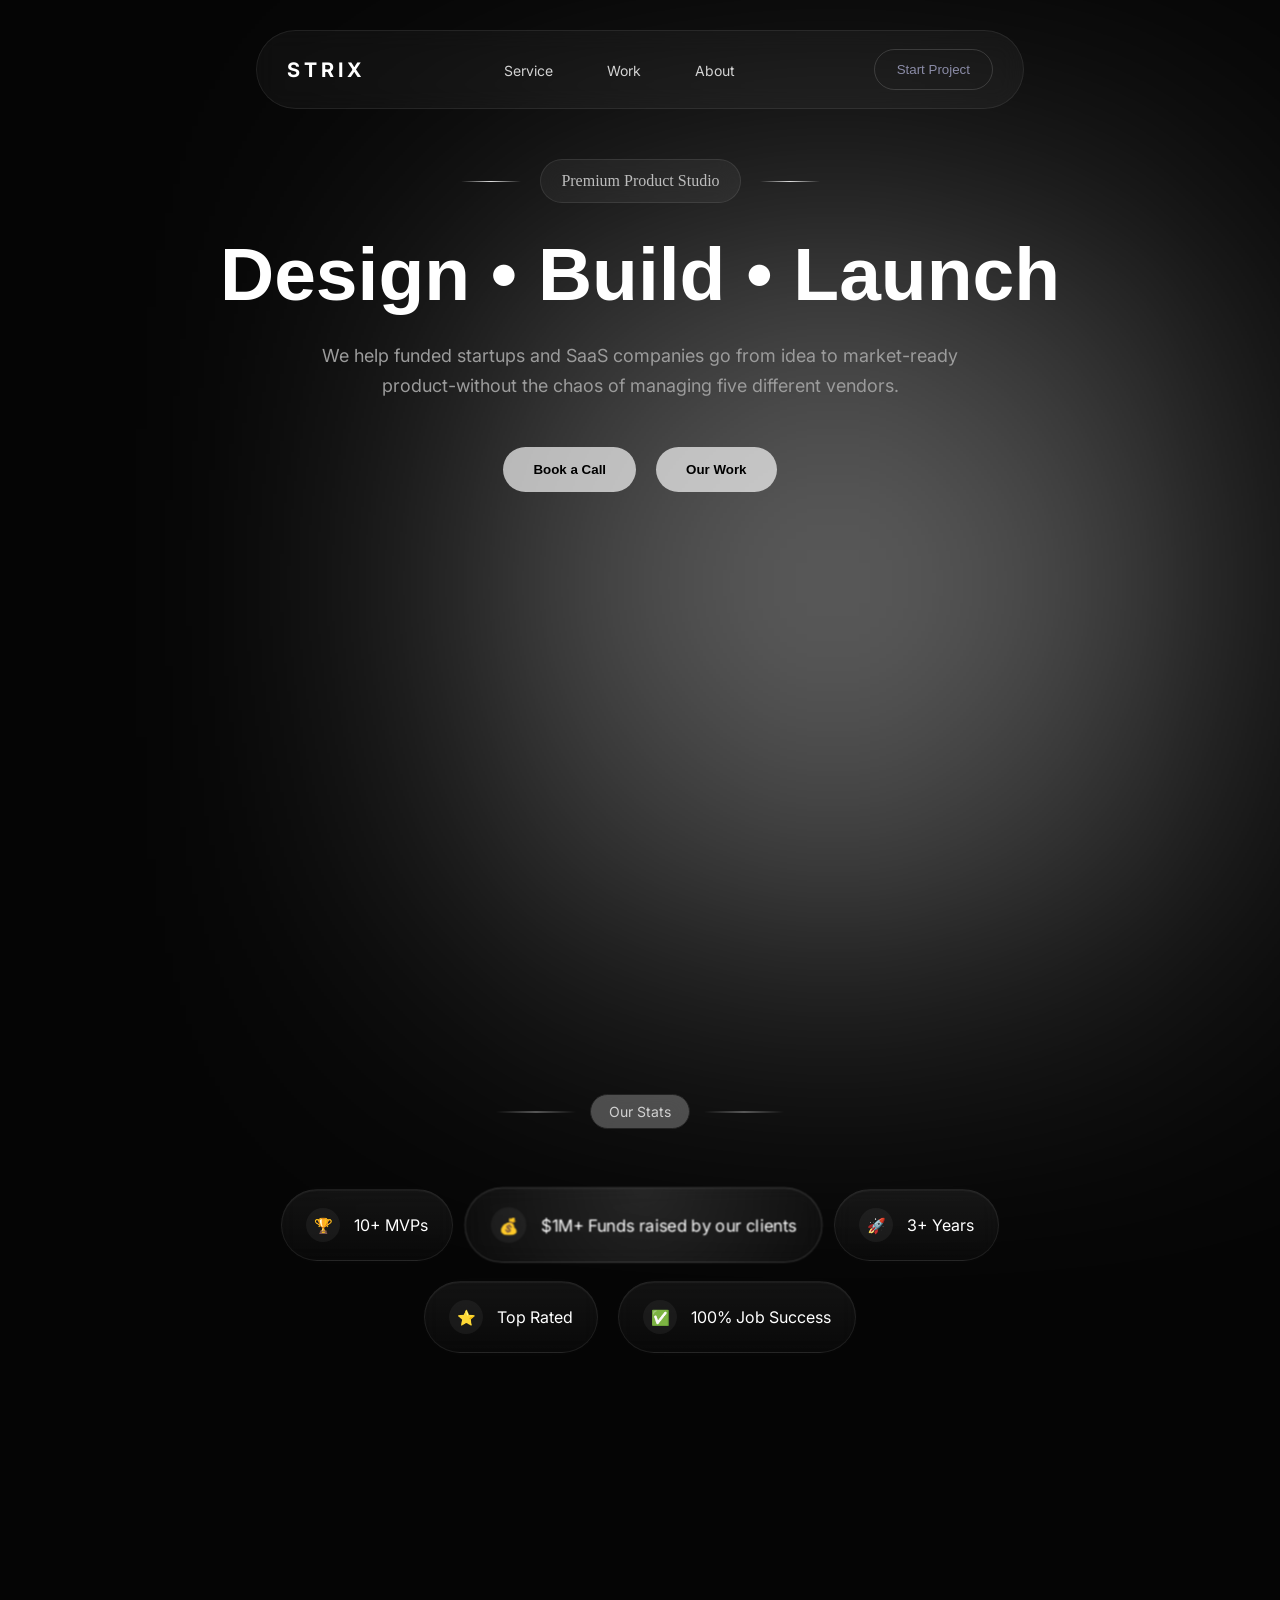
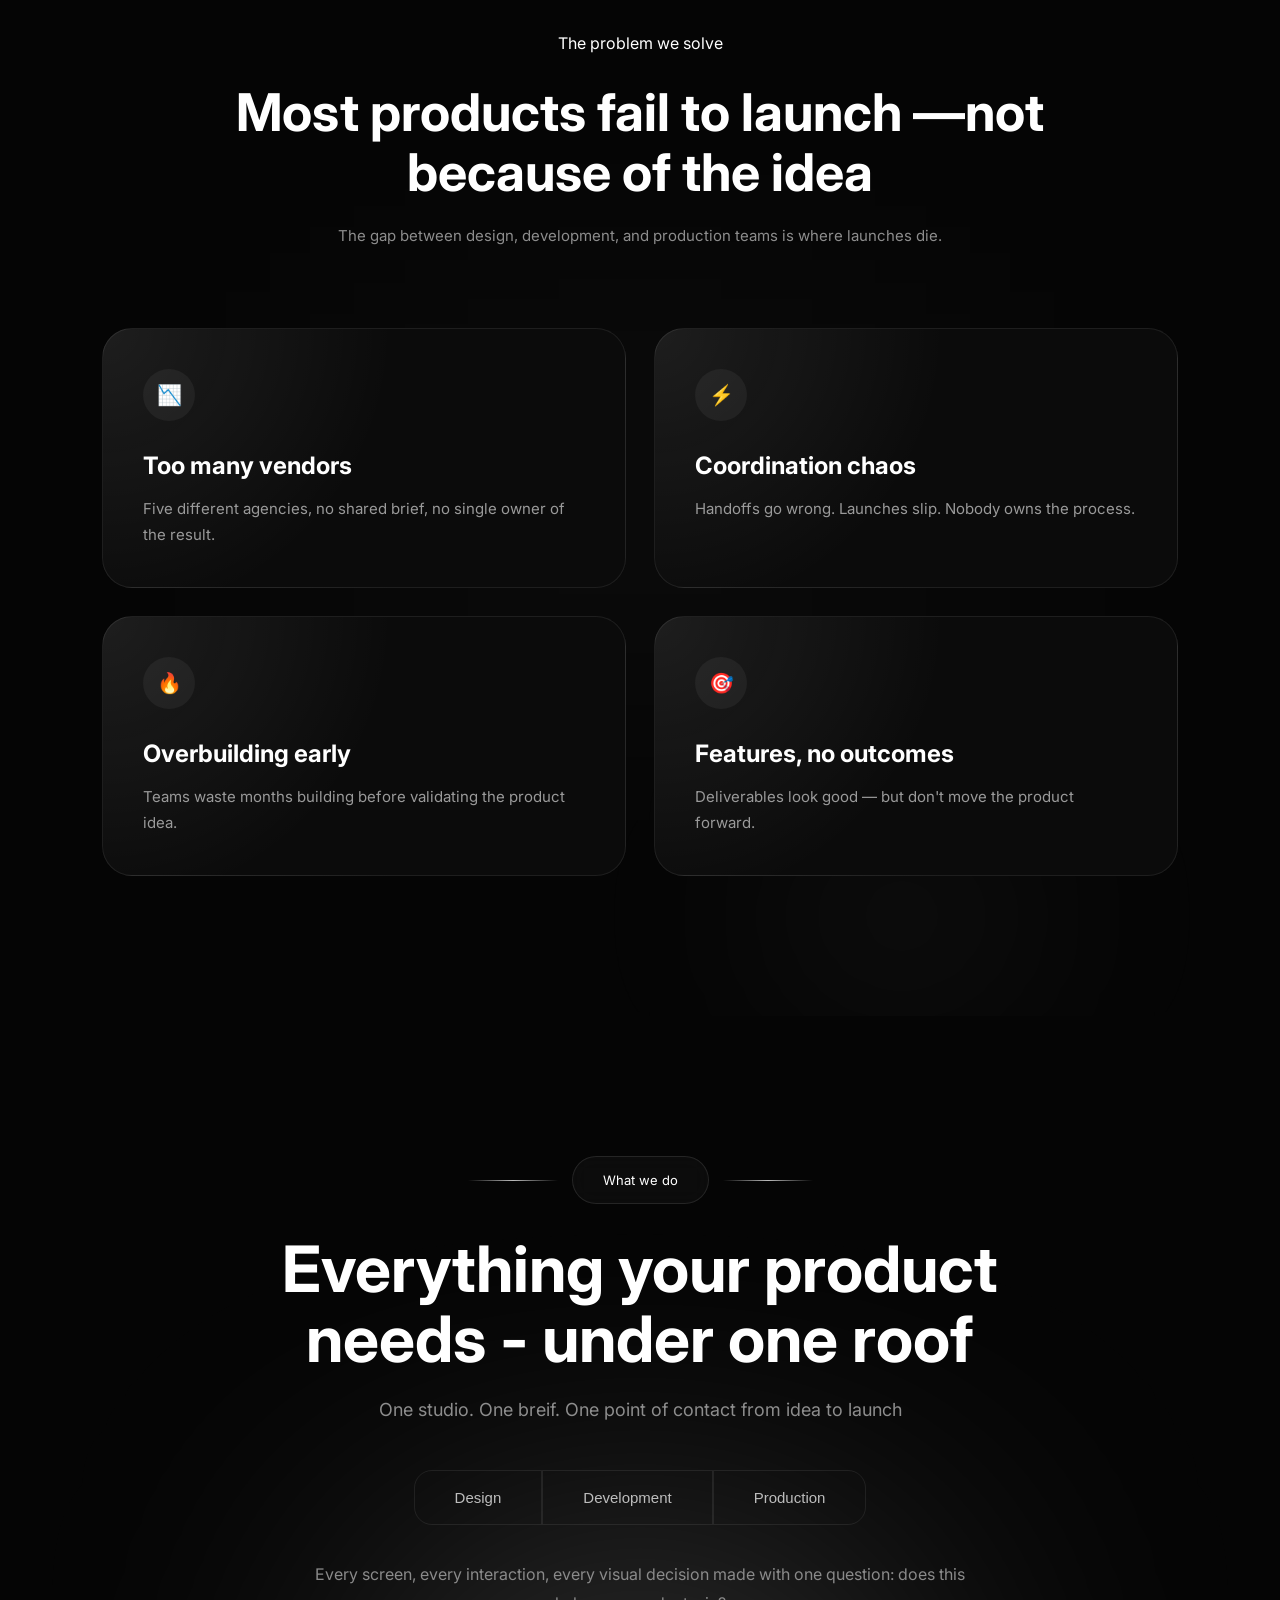
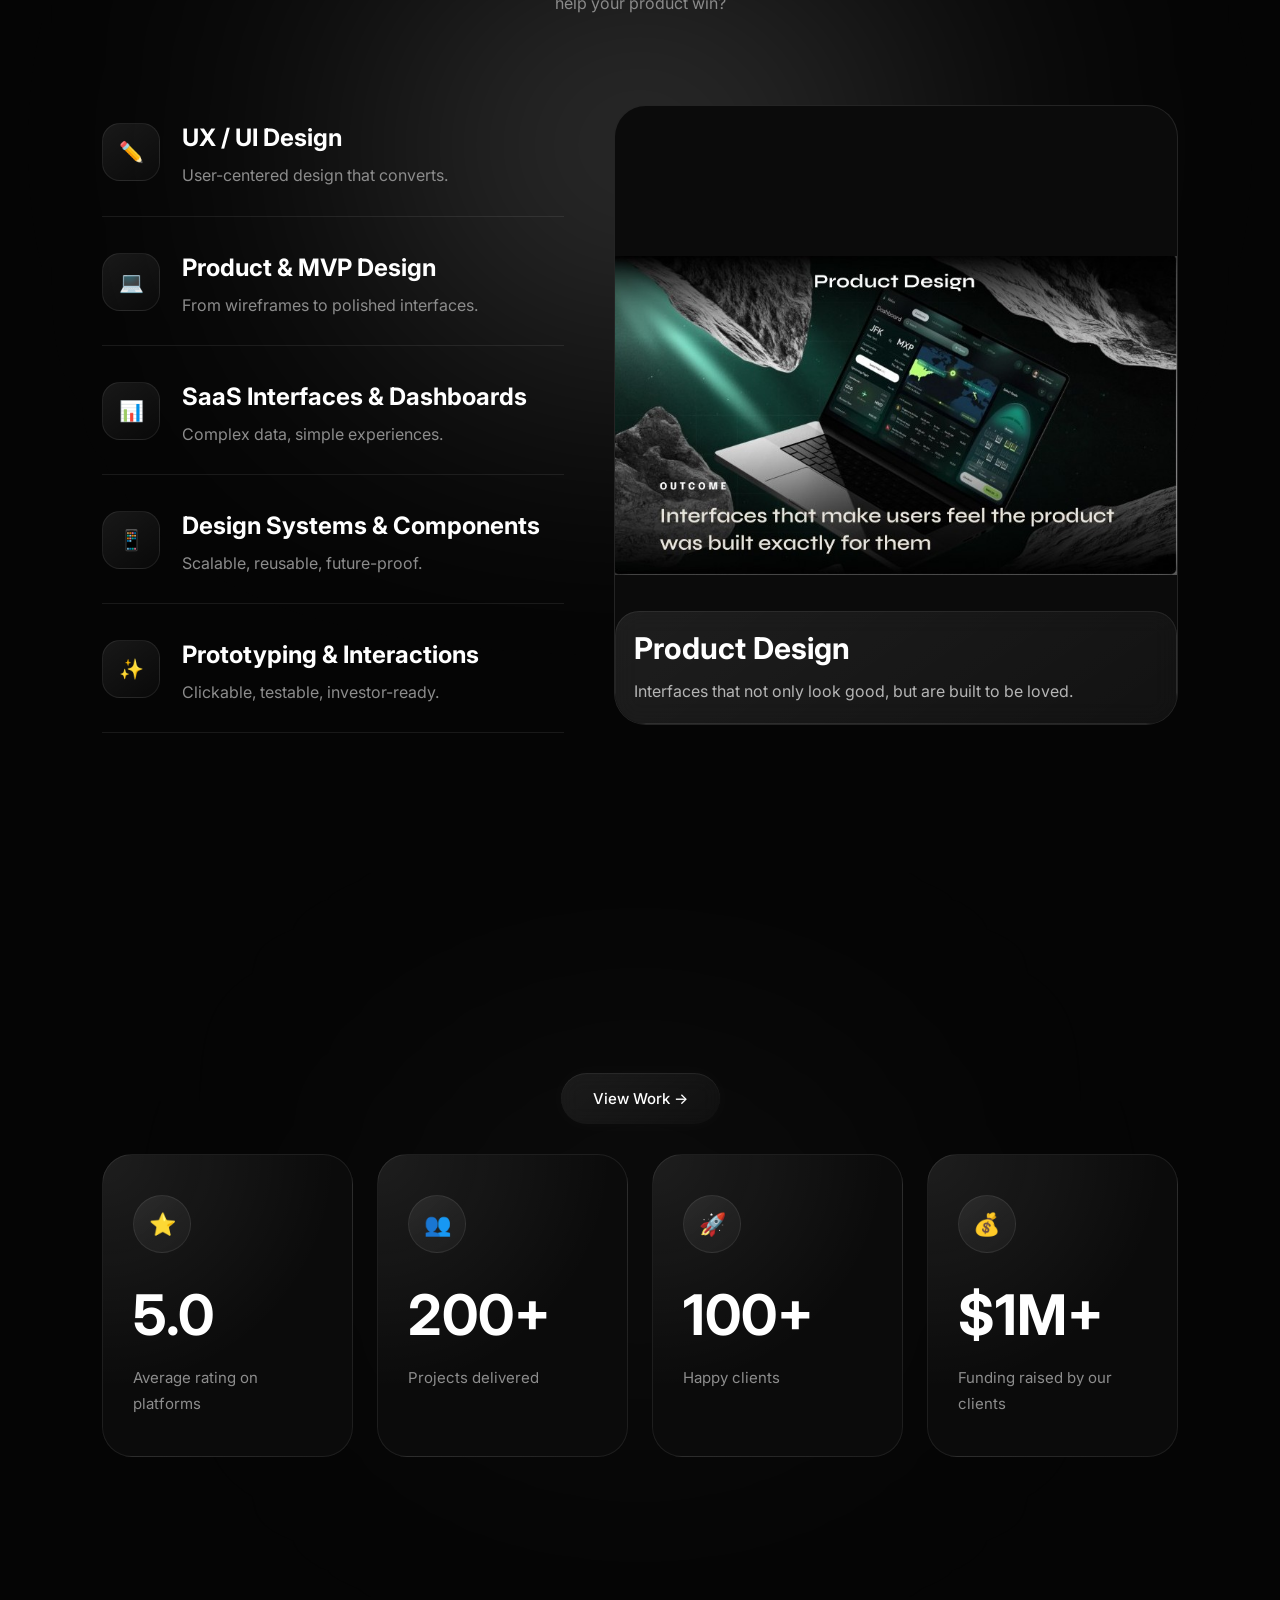
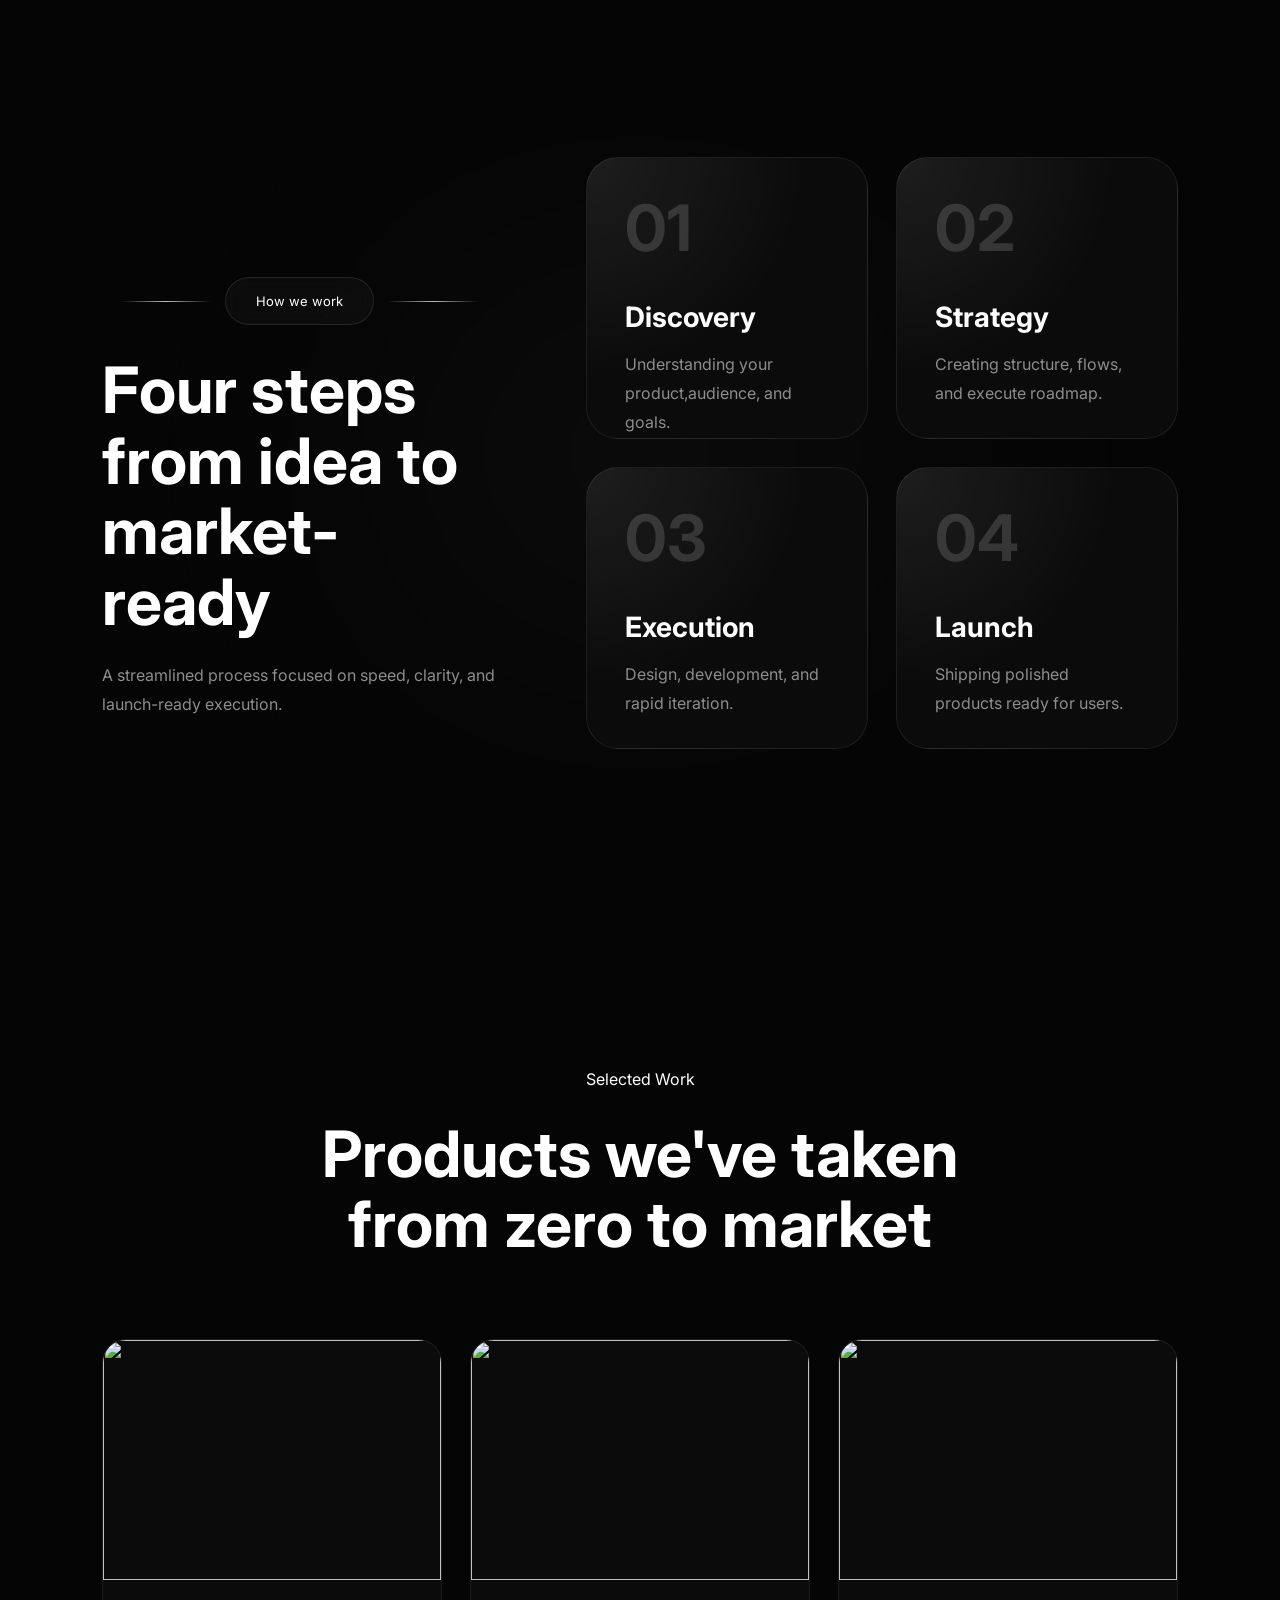
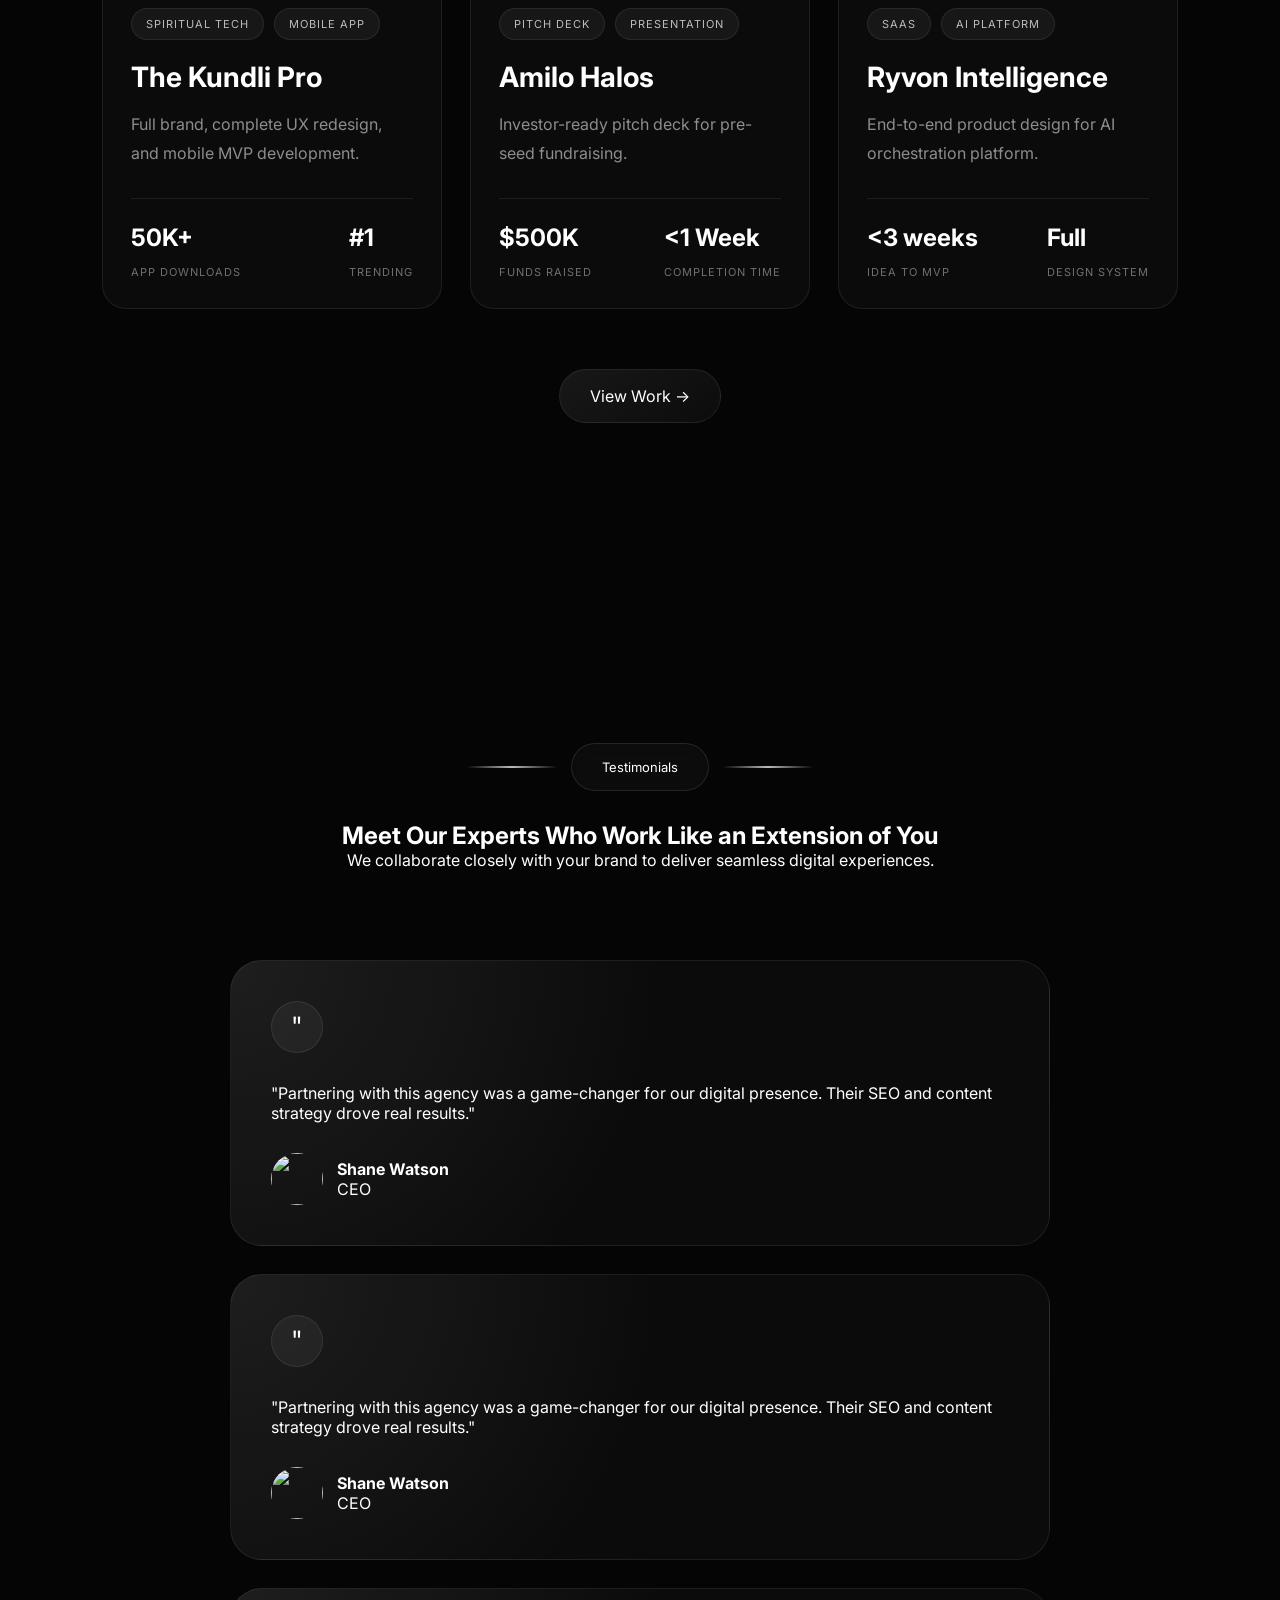
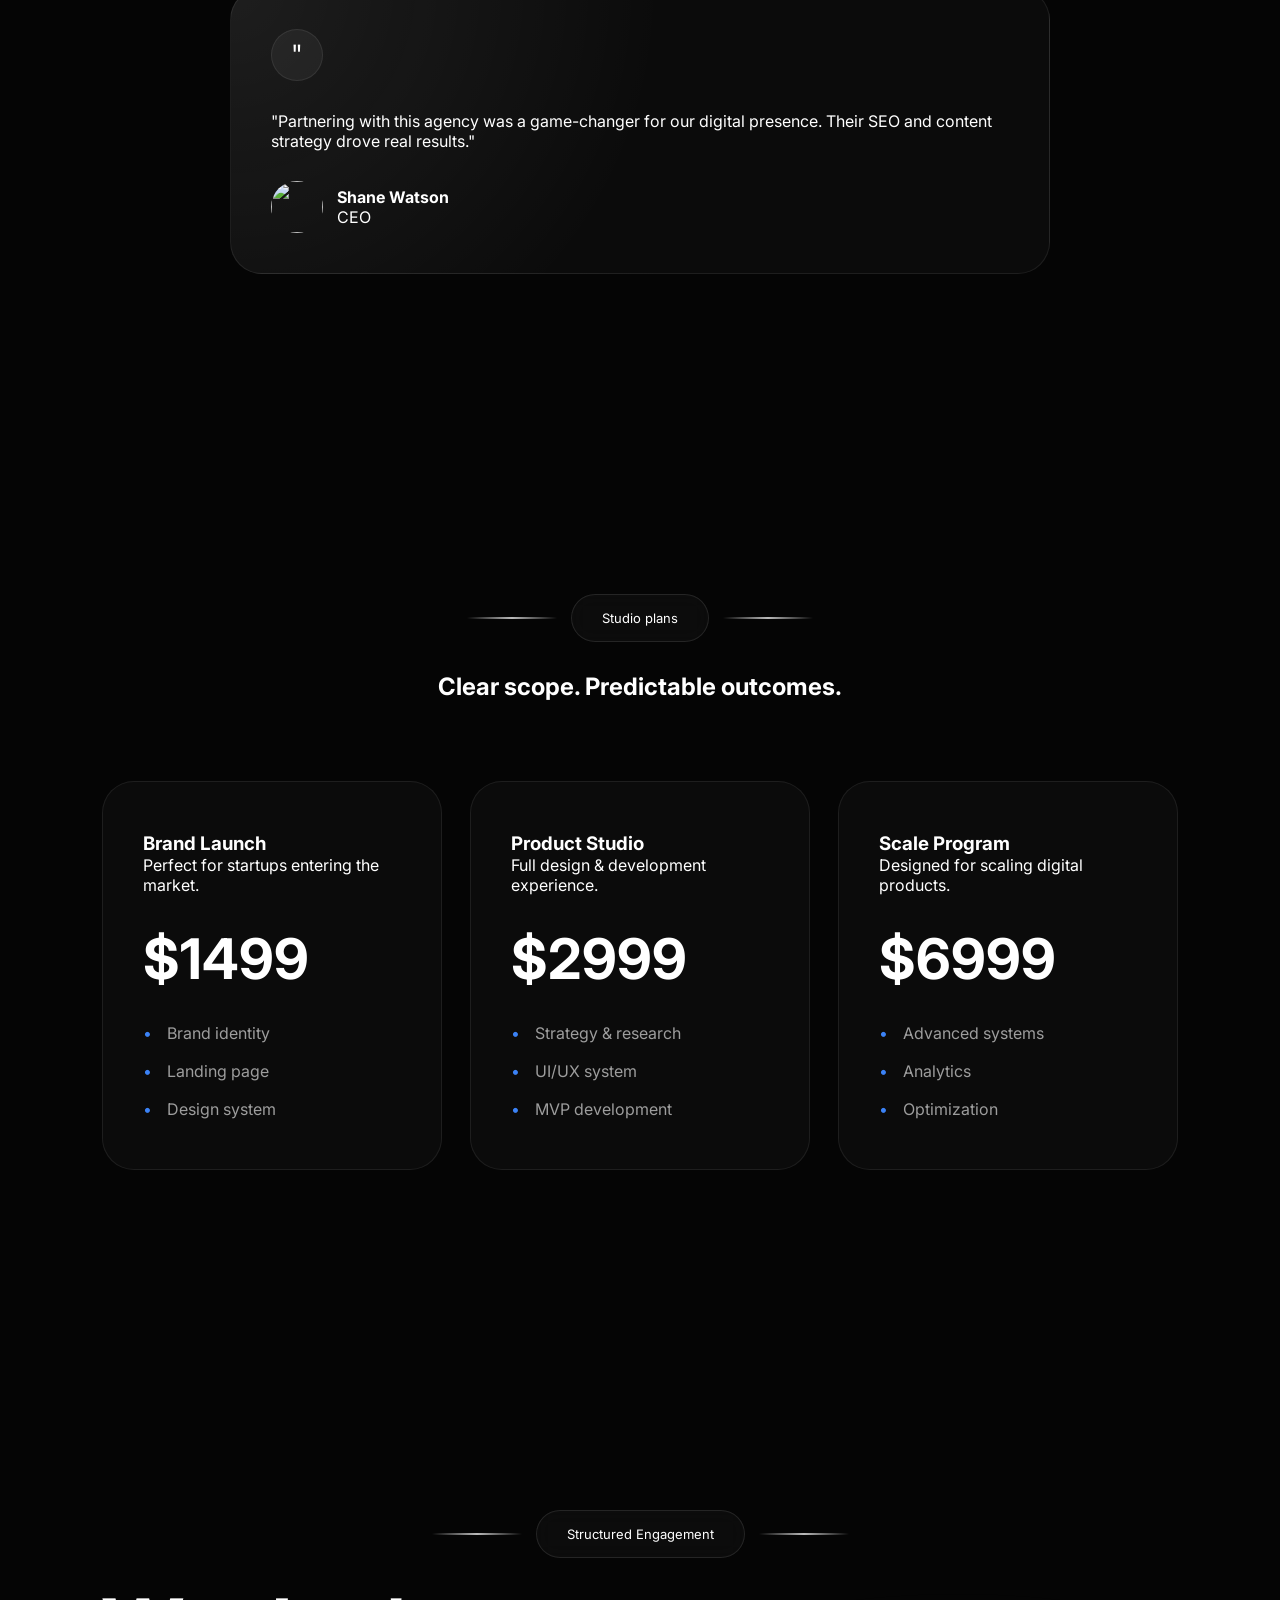
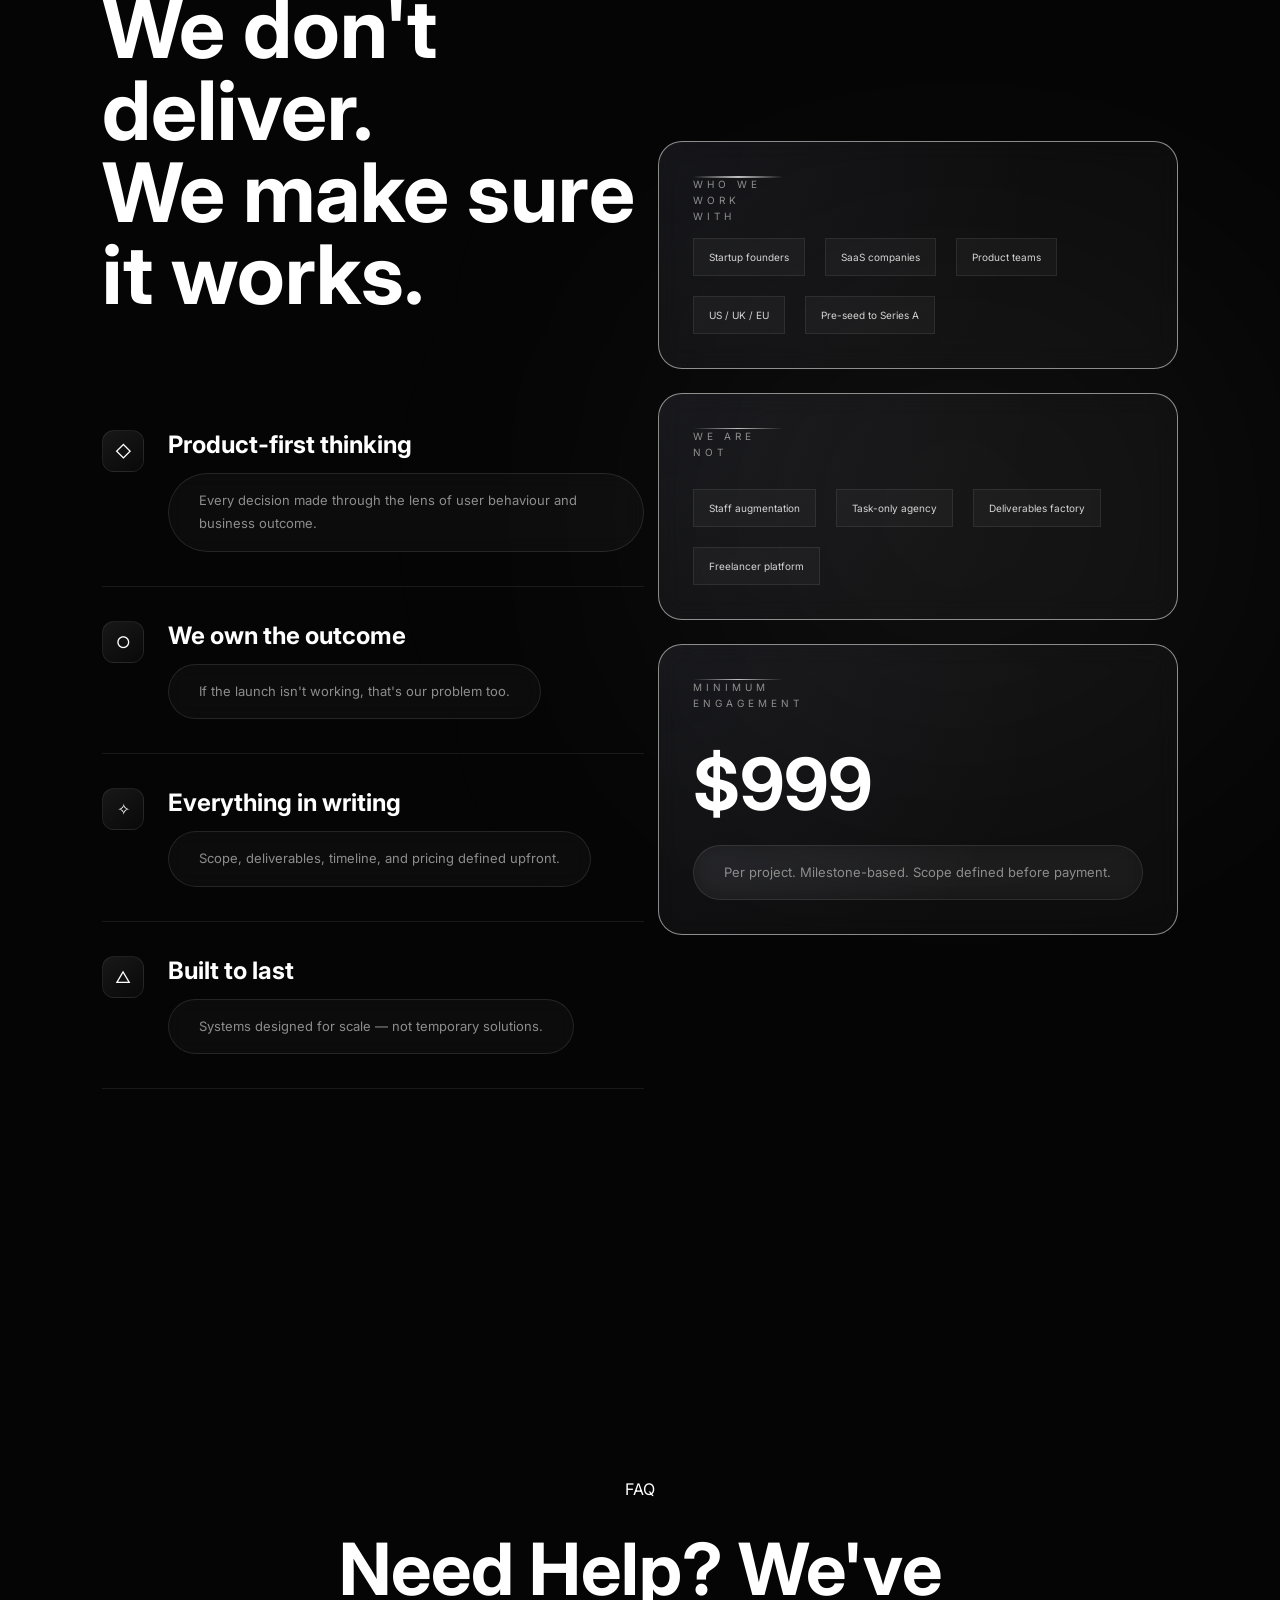
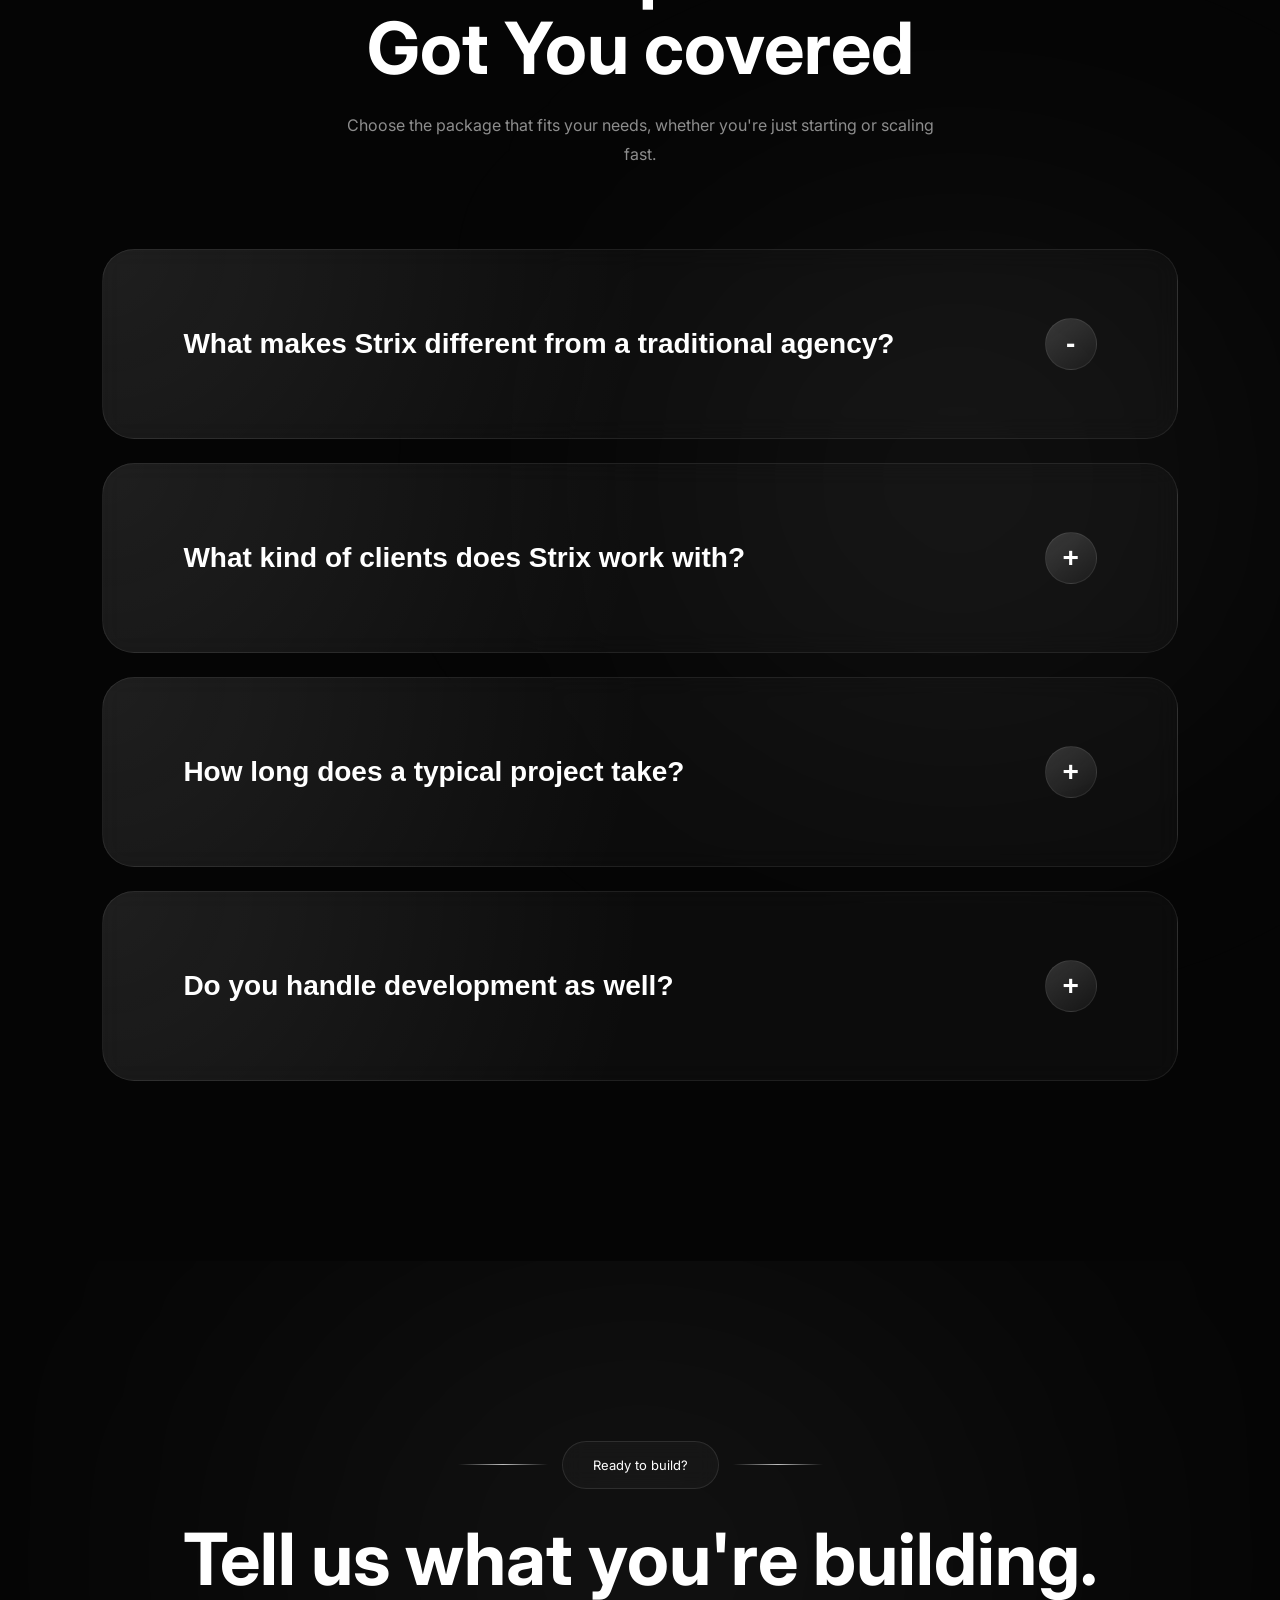
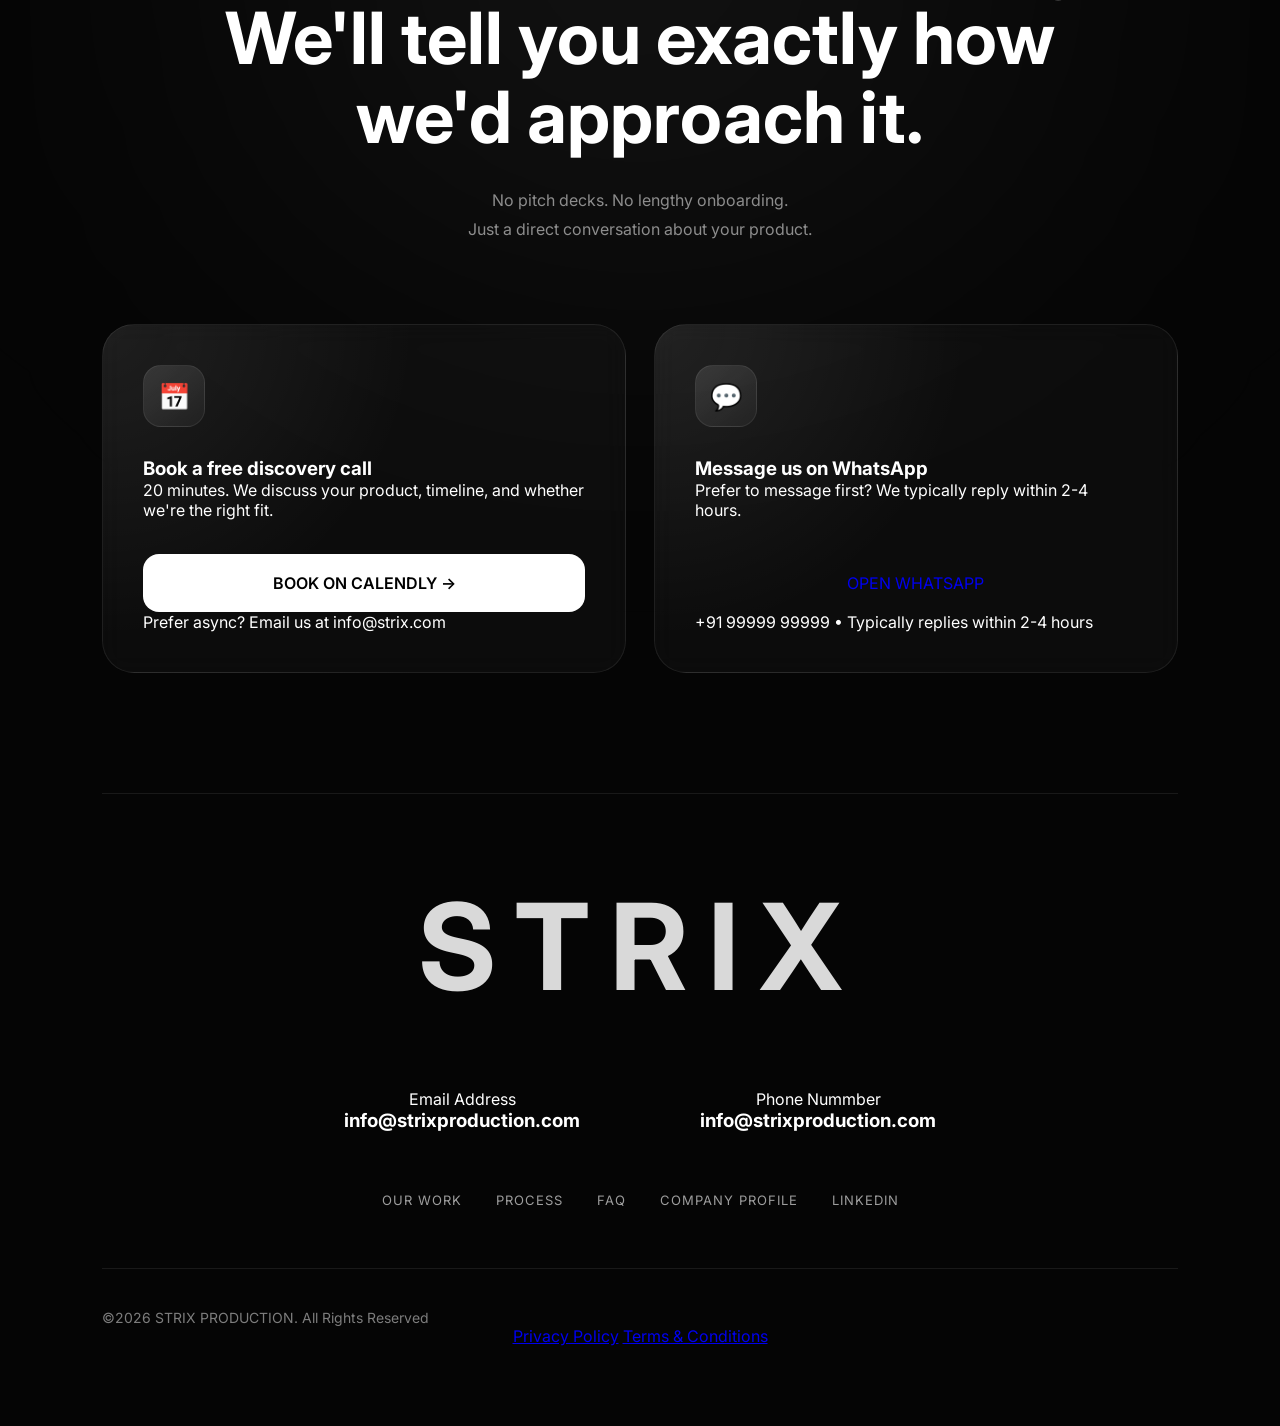
==== commit ad70ef12: "index finish" ====
--- a/index.html
+++ b/index.html
@@ -649,6 +649,178 @@
             </div>
         </div>
     </section>
+    <section class="faq-section">
+        <div class="faq-tag">
+            <span></span>
+            <p>FAQ</p>
+            <span></spam>
+        </div>
+        <h2 class="faq-title">
+            Need Help? We've Got You covered
+        </h2>
+
+        <p class="faq-subtitle">
+            Choose the package that fits your needs,
+            whether you're just starting or scaling fast.
+        </p>
+        <div class="faq-container">
+            <div class="faq-item">
+                <button class="faq-question">
+                    <span>
+                        What makes Strix different
+                        from a traditional agency?
+                    </span>
+                    <div class="faq-icon">
+                        -
+                    </div>
+                </button>
+                <div class="faq-answer">
+                    <p>
+                        Strix combines strategy, design,
+                        development, and production under
+                        one workflow — helping startups
+                        move faster with fewer bottlenecks.
+                    </p>
+                </div>
+            </div>
+            <div class="faq-item">
+                <button class="faq-question">
+                    <span>
+                        What kind of clients does Strix work with?
+                    </span>
+                    <div class="faq-icon">
+                        +
+                    </div>
+                </button>
+                <div class="faq-answer">
+                    <p>
+                         We primarily work with SaaS startups,
+                         AI products, founders, and scaling teams.
+                    </p>
+                </div>
+            </div>
+            <div class="faq-item">
+                <button class="faq-question">
+                    <span>
+                        How long does a typical project take?
+                    </span>
+                    <div class="faq-icon">
+                        +
+                    </div>
+                </button>
+                <div class="faq-answer">
+                    <p>
+                        Most MVP and product design engagements
+                        take between 2-8 weeks depending
+                        on scope and complexity.
+                    </p>
+                </div>
+            </div>
+
+            <div class="faq-item">
+                <button class="faq-question">
+                    <span>
+                        Do you handle development as well?
+                    </span>
+                    <div class="faq-icon">
+                        +
+                    </div>
+                </button>
+                <div class="faq-answer">
+                    <p>
+                        Yes — we handle product strategy,
+                        UI/UX, branding, development,
+                        and launch support.
+                    </p>
+                </div>
+            </div>
+        </div>
+    </section>
+    <section class="final-section">
+        <div class="section-tag">
+            <span></span>
+            <p>Ready to build?</p>
+            <span></span>
+        </div>
+        <h2 class="final-title">
+            Tell us what you're building.
+            <br>
+            We'll tell you exactly how we'd approach it.
+        </h2>
+        <p class="final-subtitle">
+            No pitch decks. No lengthy onboarding.
+            <br>
+            Just a direct conversation about your product.
+        </p>
+
+        <div class="contact-grid">
+            <div class="contact-card">
+                <div class="contact-icon">
+                    📅
+                </div>
+                <h3>Book a free discovery call</h3>
+                <p>
+                    20 minutes. We discuss your product, timeline, and whether we're the right fit.
+                </p>
+                <a href="___" class="contact-btn white-btn">
+                    BOOK ON CALENDLY ->
+                </a>
+                <span class="contact-small">
+                    Prefer async? Email us at info@strix.com
+                </span>
+            </div>
+
+            <div class="contact-card">
+                <div class="contact-icon">
+                    💬
+                </div>
+                <h3>Message us on WhatsApp</h3>
+                <p>
+                    Prefer to message first? We typically reply within 2-4 hours.
+                </p>
+                <a href="___" class="contact-btn black-btn">
+                    OPEN WHATSAPP
+                </a>
+                <span class="contact-small">
+                    +91 99999 99999 • Typically replies within 2-4 hours
+                </span>
+            </div>
+
+        </div>
+        <footer class="footer">
+            <div class="footer-logo">
+                STRIX
+            </div>
+            <div class="footer-info">
+                <div>
+                    <span>Email Address</span>
+                    <h3>info@strixproduction.com</h3>
+                </div>
+                <div>
+                    <span>Phone Nummber</span>
+                    <h3>info@strixproduction.com</h3>
+                </div>
+            </div>
+            <div class="footer-links">
+                <a href="_">OUR WORK</a>
+                <a href="_">PROCESS</a>
+                <a href="_">FAQ</a>
+                <a href="_">COMPANY PROFILE</a>
+                <a href="_">LINKEDIN</a>
+            </div>
+            <div class="footer-bottom">
+                <p>
+                    ©2026 STRIX PRODUCTION.
+                    All Rights Reserved
+                </p>
+            </div>
+            <div>
+                <a href="#">Privacy Policy</a>
+                <a href="#">Terms & Conditions</a>
+            </div>
+
+        </footer>
+    </section>
         
 </body>
 </html>
--- a/style.css
+++ b/style.css
@@ -2449,8 +2449,6 @@
     grid-template-columns: 1fr 0.9fr;
     gap: 80px;
     align-items: start;
-    position: relative;
-    z-index: 2;
 }
 .engagement-left h2{
     font-size: 82px;
@@ -2497,13 +2495,132 @@
     max-width: 550px;
 }
 .engagement-right{
+    width: 100%;
+    max-width: 520px;
+    justify-self: end;
     display: flex;
     flex-direction: column;
     gap: 24px;
 }
+
 .engagement-card{
     padding: 34px;
     border-radius: 24px;
+    background:
+    radial-gradient(
+        circle at top left,
+        rgba(132, 136, 194, 0.08),
+        transparent 66%
+    ),
+    rgba(255,255,255,0.03);
+    border: 1px solid rgba(255, 255, 255, 0.516);
+    backdrop-filter: blur(12px);
+    overflow: hidden;
+}
+.card-label{
+    display: block;
+    width: 100%;
+    color: #8f8f8f;
+    font-size: 10px;
+    letter-spacing: 4px;
+    line-height: 1.6;
+    margin-bottom: 60px;
+}
+.tag-group{
+    display: flex;
+    flex-wrap: wrap;
+    gap: 20px;
+    margin-top: 8px;
+}
+.tag-group span{
+    padding: 12px 15px;
+    width: auto;
+    height: auto;
+    border: 1px solid rgba(255,255,255,0.08);
+    background: rgba(255,255,255,0.03);
+    color: #d5d5d5;
+    font-size: 10px;
+    white-space: nowrap;
+}
+.pricing-card-final h3{
+    font-size: 72px;
+    color: white;
+    margin-bottom: 18px;
+}
+.engagement-container{
+    align-items: start;
+}
+.pricing-card-final p{
+    color: #8d8d8d;
+    line-height: 1.8;
+}
+@media(max-width:1000px){
+
+    .engagement-container{
+        grid-template-columns: 1fr;
+    }
+
+    .engagement-right{
+        max-width: 100%;
+    }
+
+}
+.faq-section{
+    position: relative;
+    padding: 180px 8%;
+    background: #050505;
+    overflow: hidden;
+    text-align: center;
+}
+.faq-section::before{
+    content: "";
+    position: absolute;
+    width: 900px;
+    height: 500px;
+    background:
+    radial-gradient(
+        circle,
+        rgba(255,255,255,0.10),
+        transparent 70%
+    );
+    filter: blur(150px);
+    top: 50%;
+    right: -10%;
+    transform: translateY(-50%);
+    z-index: 0;
+}
+.faq-title,
+.faq-subtitle,
+.faq-container,
+.faq-tag{
+    position: relative;
+
+    z-index: 2;
+}
+.faq-title{
+    font-size: 72px;
+    line-height: 1.1;
+    color: white;
+    max-width: 700px;
+    margin: 30px auto 24px;
+}
+.faq-subtitle{
+    color: #8d8d8d;
+    line-height: 1.8;
+    max-width: 600px;
+    margin: auto auto 80px;
+}
+.faq-container{
+    display: flex;
+    flex-direction: column;
+    gap: 24px;
+    max-width: 1200px;
+    margin: auto;
+}
+.faq-item{
+    position: relative;
+    border-radius: 32px;
+    overflow: hidden;
     background:
     radial-gradient(
         circle at top left,
@@ -2511,43 +2628,258 @@
         transparent 50%
     ),
     rgba(255,255,255,0.03);
-    border: 1px solid rgba(255,255,255,0.1);
+    border: 1px solid rgba(255,255,255,0.08);
     backdrop-filter: blur(12px);
-}
-.card-label{
-    display: block;
-    color: #8f8f8f;
-    font-size: 11px;
-    letter-spacing: 3px;
-    margin-bottom: 24px;
-}
-.tag-group{
-    display: flex;
-    flex-wrap: wrap;
-    gap: 14px;
-}
-.tag-group span{
-    padding: 14px 20px;
-    border-radius: 12px;
-    border: 1px solid rgba(255,255,255,0.08);
-    background: rgba(255,255,255,0.03);
-    color: #d5d5d5;
-    font-size: 14px;
-}
-.pricing-card-final h3{
+    transition:
+    padding 0.5s ease,
+    border-color 0.4s ease,
+    transform 0.4s ease;
+    text-align: left;
+    padding: 34px 40px;
+}
+.faq-item:hover{
+    border-color: rgba(255,255,255,0.14);
+}
+.faq-question{
+    width: 100%;
+    padding: 34px 40px;
+    background: transparent;
+    border: none;
+    display: flex;
+    align-items: center;
+    justify-content: space-between;
+    gap: 20px;
+    cursor: pointer;
+    color: white;
+    font-size: 28px;
+    font-weight: 600;
+    text-align: left;
+}
+.faq-icon{
+    width: 52px;
+    height: 52px;
+    min-width: 52px;
+    border-radius: 50%;
+    display: flex;
+    align-items: center;
+    justify-content: center;
+    background:
+    linear-gradient(
+        145deg,
+        rgba(255,255,255,0.16),
+        rgba(255,255,255,0.04)
+    );
+    border: 1px solid rgba(255,255,255,0.08);
+    font-size: 28px;
+    color: white;
+    transition: 0.4s ease;
+}
+.faq-item:hover .faq-icon{
+    transform: rotate(180deg);
+}
+.faq-answer{
+    max-height: 0;
+    opacity: 0;
+    overflow: hidden;
+    transform: translateY(-10px);
+    transition:
+    max-height 0.6s ease,
+    opacity 0.4s ease,
+    transform 0.5s ease,
+    margin-top 0.5s ease;
+    margin-top: 0;
+}
+.faq-item:hover .faq-answer{
+    max-height: 300px;
+    opacity: 1;
+    transform: translateY(0);
+    margin-top: 28px;
+}
+.faq-item:hover{
+    border-color: rgba(255,255,255,0.16);
+    transform: translateY(-4px);
+    padding-bottom: 46px;
+}
+.faq-answer p{
+    color: #b0b0b0;
+    line-height: 1.9;
+    max-width: 1000px;
+}
+@media(max-width:1000px){
+
+    .faq-title{
+        font-size: 48px;
+    }
+
+    .faq-question{
+        font-size: 20px;
+
+        padding: 28px;
+    }
+
+}
+.final-section{
+    position: relative;
+    padding: 180px 8% 80px;
+    background: #050505;
+    overflow: hidden;
+    text-align: center;
+}
+.final-section::before{
+    content: "";
+    position: absolute;
+    width: 1400px;
+    height: 600px;
+    background:
+    radial-gradient(
+        circle,
+        rgba(255,255,255,0.10),
+        transparent 70%
+    );
+    filter: blur(180px);
+    top: 0;
+    left: 50%;
+    transform: translateX(-50%);
+    z-index: 0;
+}
+.final-title,
+.final-subtitle,
+.contact-grid,
+.footer,
+.section-tag{
+    position: relative;
+
+    z-index: 2;
+}
+.final-title{
     font-size: 72px;
-    color: white;
-    margin-bottom: 18px;
-}
-.pricing-card-final p{
+    line-height: 1.1;
+    color: white;
+    max-width: 1000px;
+    margin: 30px auto;
+}
+.final-subtitle{
     color: #8d8d8d;
     line-height: 1.8;
+    margin-bottom: 80px;
+}
+.contact-grid{
+    display: grid;
+    grid-template-columns: repeat(2,1fr);
+    gap: 28px;
+    margin-bottom: 120px;
+}
+.contact-card{
+    padding: 40px;
+    border-radius: 32px;
+    background:
+    radial-gradient(
+        circle at top left,
+        rgba(255,255,255,0.08),
+        transparent 50%
+    ),
+    rgba(255,255,255,0.03);
+    border: 1px solid rgba(255,255,255,0.08);
+    backdrop-filter: blur(12px);
+    text-align: left;
+}
+.contact-icon{
+    width: 62px;
+    height: 62px;
+    border-radius: 18px;
+    display: flex;
+    align-items: center;
+    justify-content: center;
+    background:
+    linear-gradient(
+        145deg,
+        rgba(255,255,255,0.12),
+        rgba(255,255,255,0.04)
+    );
+    border: 1px solid rgba(255,255,255,0.08);
+    font-size: 26px;
+    margin-bottom: 30px;
+}
+.contact-btn{
+    width: 100%;
+    height: 58px;
+    border-radius: 16px;
+    display: flex;
+    align-items: center;
+    justify-content: center;
+    text-decoration: none;
+    margin-top: 34px;
+    transition: 0.4s ease;
+}
+.white-btn{
+    background: white;
+    color: black;
+    font-weight: 600;
+}
+.dark-btn{
+    border: 1px solid rgba(255,255,255,0.14);
+    color: white;
+}
+.footer{
+    border-top: 1px solid rgba(255,255,255,0.08);
+    padding-top: 80px;
+}
+.footer-logo{
+    font-size: 120px;
+    font-weight: 700;
+    letter-spacing: 20px;
+    color: rgba(255,255,255,0.85);
+    margin-bottom: 70px;
+}
+.footer-info{
+    display: flex;
+    justify-content: center;
+    gap: 120px;
+    margin-bottom: 60px;
+}
+.footer-links{
+    display: flex;
+    justify-content: center;
+    gap: 34px;
+    flex-wrap: wrap;
+    margin-bottom: 60px;
+}
+.footer-links a{
+    color: #9d9d9d;
+    text-decoration: none;
+    font-size: 13px;
+    letter-spacing: 1px;
+}
+.footer-bottom{
+    padding-top: 40px;
+    border-top: 1px solid rgba(255,255,255,0.08);
+    display: flex;
+    justify-content: space-between;
+    align-items: center;
+    flex-wrap: wrap;
+    gap: 20px;
+    color: #7d7d7d;
+    font-size: 14px;
 }
 @media(max-width:1000px){
-    .engagement-container{
+
+    .contact-grid{
         grid-template-columns: 1fr;
     }
-    .engagement-left h2{
-        font-size: 52px;
+    .final-title{
+        font-size: 48px;
+    }
+    .footer-logo{
+        font-size: 64px;
+
+        letter-spacing: 10px;
+    }
+    .footer-info{
+        flex-direction: column;
+
+        gap: 40px;
+    }
+    .footer-bottom{
+        flex-direction: column;
     }
 }
